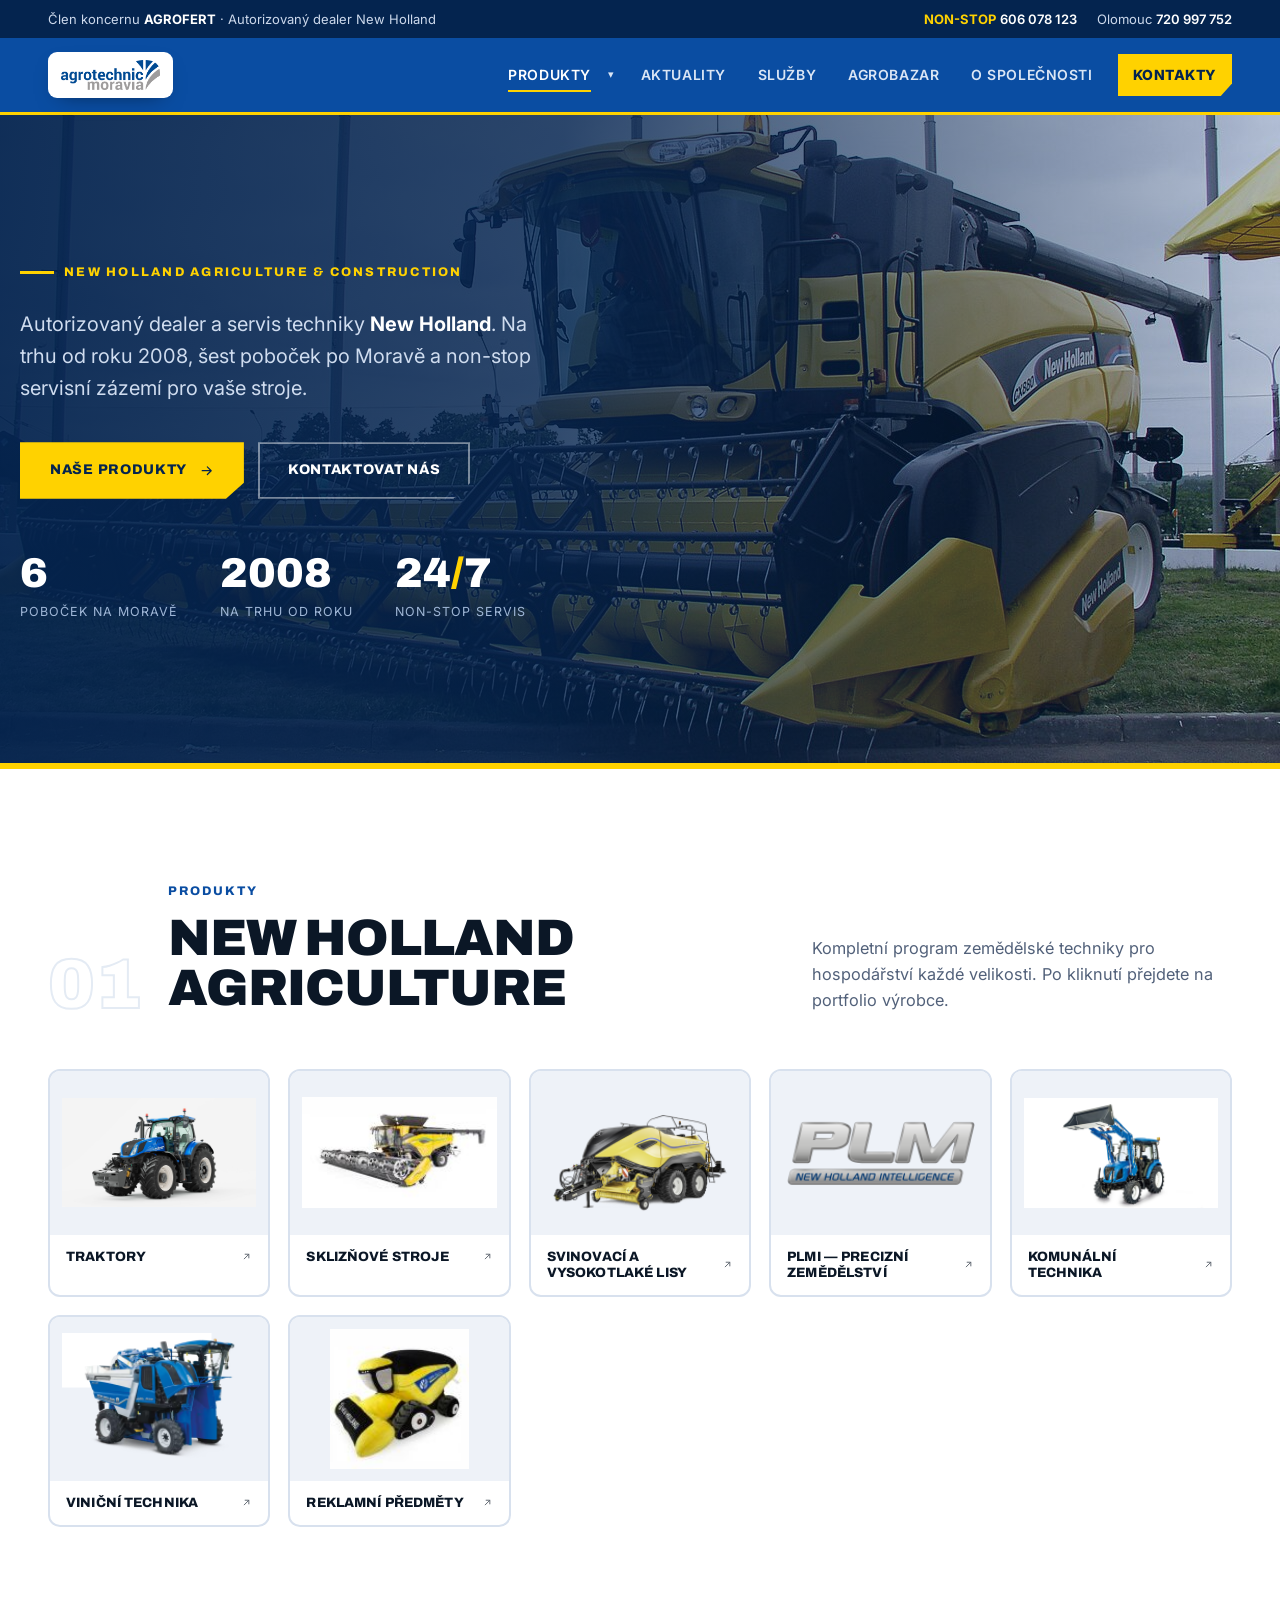
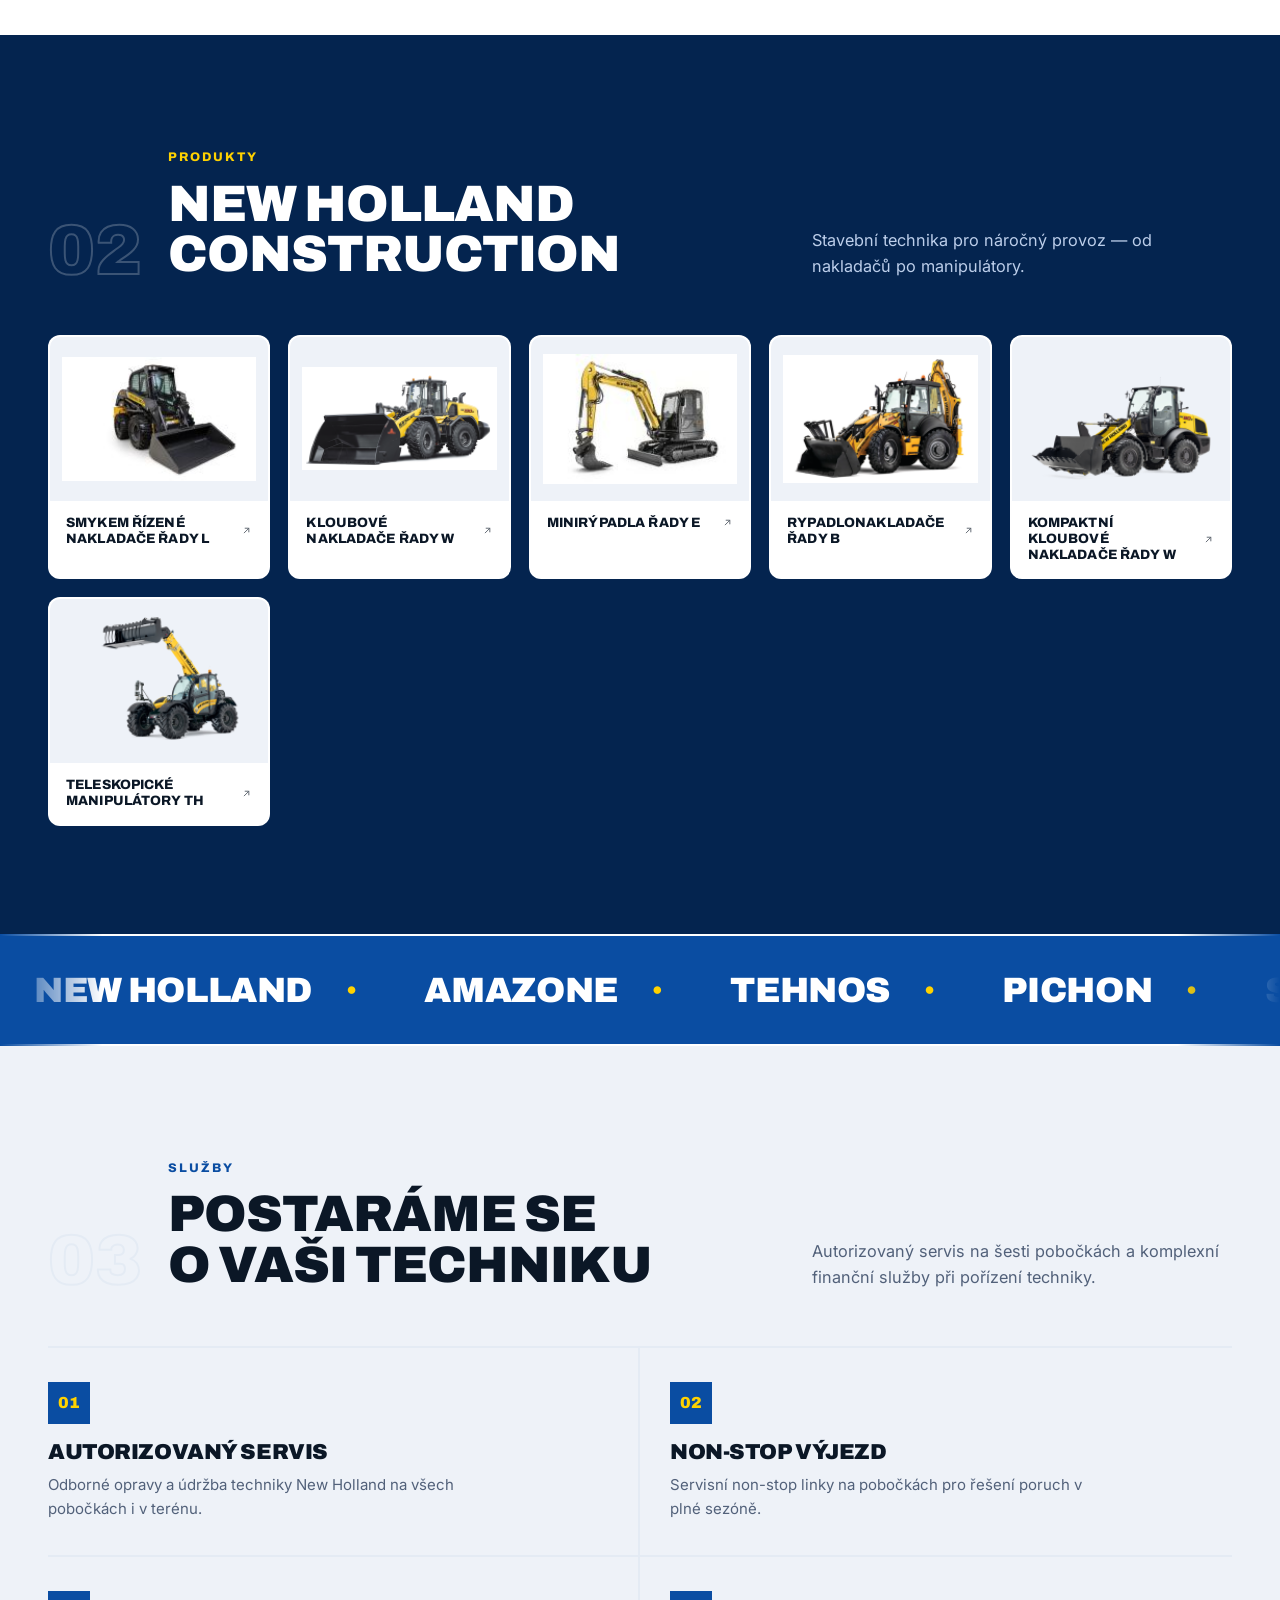
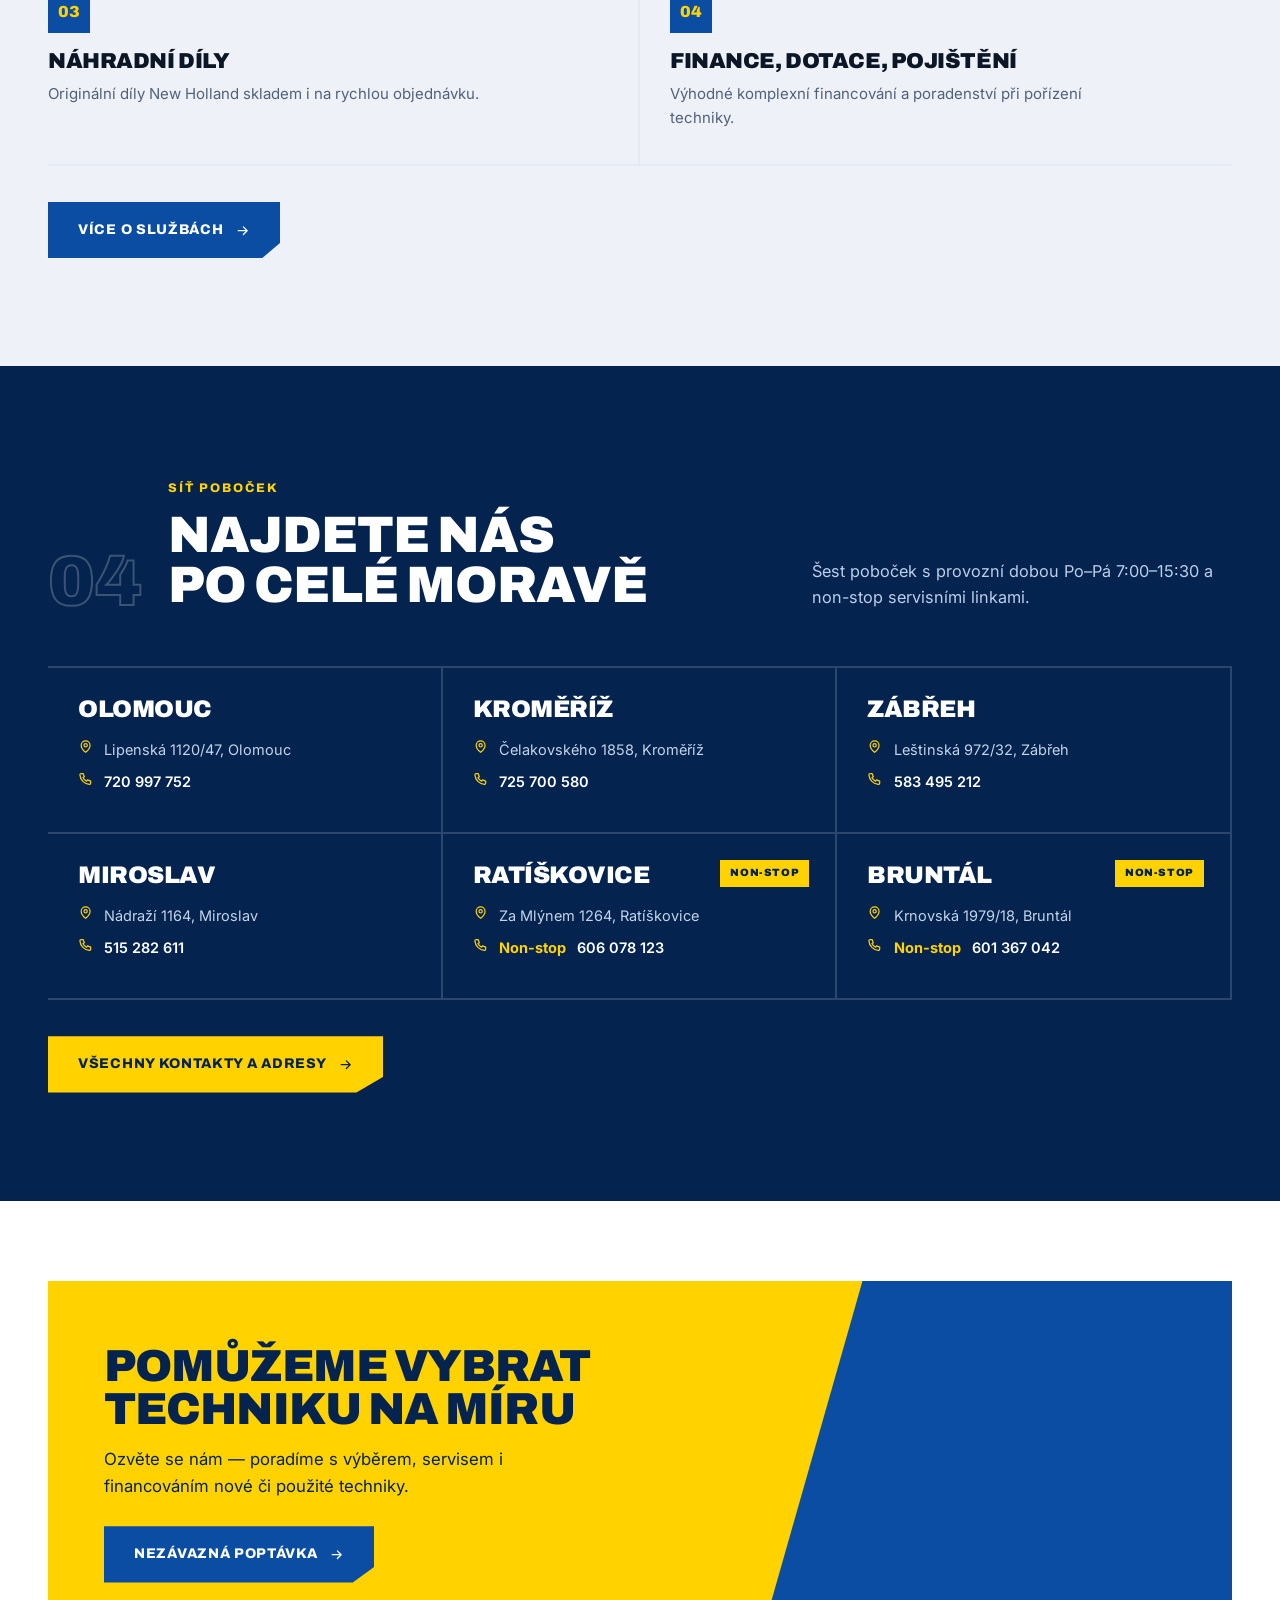
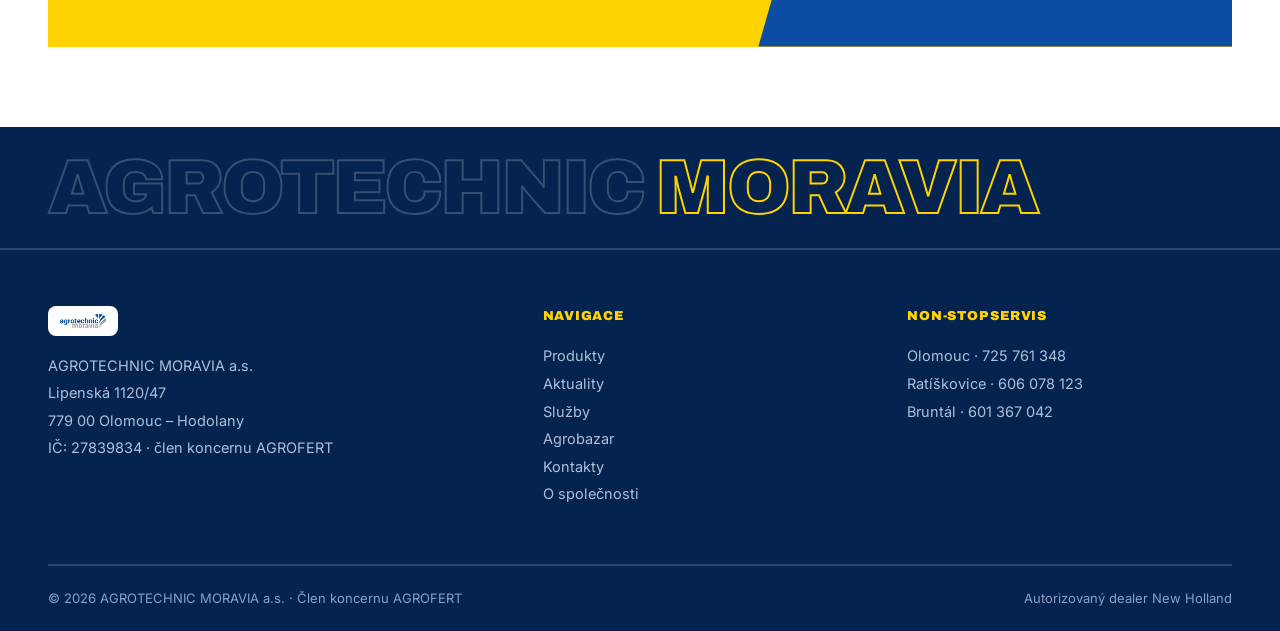
==== index.html @ dfbb9d9f "Pro polish: SVG icons (no emoji), side-drawer mobile menu, parallax, life - Replace all emoji (phone" ====
<!DOCTYPE html>
<html lang="cs">
<head>
<meta charset="UTF-8" />
<meta name="viewport" content="width=device-width, initial-scale=1.0" />
<meta name="description" content="AGROTECHNIC MORAVIA a.s. — autorizovaný dealer a servis techniky New Holland Agriculture i Construction. Člen koncernu AGROFERT. Šest poboček na Moravě." />
<title>AGROTECHNIC MORAVIA a.s. — New Holland Agriculture &amp; Construction</title>
<link rel="icon" type="image/svg+xml" href="assets/fan.svg" />
<link rel="preconnect" href="https://fonts.googleapis.com" />
<link rel="preconnect" href="https://fonts.gstatic.com" crossorigin />
<link href="https://fonts.googleapis.com/css2?family=Archivo:wght@500;600;700;800;900&family=Inter:wght@400;500;600&display=swap" rel="stylesheet" />
<link rel="stylesheet" href="styles.css" />
</head>
<body>

<div class="topbar">
  <div class="container topbar__inner">
    <div class="topbar__left">Člen koncernu <strong style="color:#fff">AGROFERT</strong> · Autorizovaný dealer New Holland</div>
    <div class="topbar__right">
      <span><span class="dotk">NON-STOP</span> <a href="tel:+420606078123">606 078 123</a></span>
      <span>Olomouc <a href="tel:+420720997752">720 997 752</a></span>
    </div>
  </div>
</div>

<header class="nav">
  <div class="container nav__inner">
    <a href="index.html" class="brand" aria-label="Agrotechnic Moravia"><img class="brand__logo" src="logo.png" alt="AGROTECHNIC MORAVIA" /></a>
    <nav class="nav__links" id="navLinks">
      <div class="nav__item nav__item--drop">
        <a href="index.html" class="nav__toplink active">Produkty</a>
        <button class="caret" aria-label="Rozbalit produkty">▾</button>
        <div class="dropdown" id="prodDropdown"></div>
      </div>
      <a href="aktuality.html">Aktuality</a>
      <a href="sluzby.html">Služby</a>
      <a href="agrobazar.html">Agrobazar</a>
      <a href="spolecnost.html">O společnosti</a>
      <a href="kontakt.html" class="nav__cta">Kontakty</a>
    </nav>
    <button class="nav__toggle" id="navToggle" aria-label="Menu" aria-expanded="false">
      <span></span><span></span><span></span>
    </button>
  </div>
</header>

<!-- HERO -->
<section class="hero">
  <video class="hero__bg" autoplay muted loop playsinline preload="auto" poster="assets/img/combine-cx880.jpg" aria-hidden="true">
    <source src="assets/video/hero.mp4" type="video/mp4" />
  </video>
  <div class="hero__overlay"></div>
  <div class="container hero__inner">
    <div class="hero__content reveal">
      <span class="kicker">New Holland Agriculture &amp; Construction</span>
      <p class="hero__lead">Autorizovaný dealer a servis techniky <strong>New Holland</strong>.
        Na trhu od roku 2008, šest poboček po Moravě a non-stop servisní zázemí pro vaše stroje.</p>
      <div class="hero__actions">
        <a href="#agriculture" class="btn btn--primary">Naše produkty<svg class="ico ico--go"><use href="#i-arrow"/></svg></a>
        <a href="kontakt.html" class="btn btn--ghost">Kontaktovat nás</a>
      </div>
      <div class="hero__stats">
        <div class="stat"><b data-count="6">0</b><span>poboček na Moravě</span></div>
        <div class="stat"><b>2008</b><span>na trhu od roku</span></div>
        <div class="stat"><b>24<span class="yellow">/</span>7</b><span>non-stop servis</span></div>
      </div>
    </div>
  </div>
</section>

<!-- AGRICULTURE -->
<section class="section" id="agriculture">
  <div class="container">
    <div class="shead reveal">
      <span class="shead__idx">01</span>
      <div class="shead__main">
        <span class="shead__eyebrow">Produkty</span>
        <h2 class="shead__title">New Holland Agriculture</h2>
      </div>
      <p class="shead__desc">Kompletní program zemědělské techniky pro hospodářství každé velikosti. Po kliknutí přejdete na portfolio výrobce.</p>
    </div>

    <div class="pcards reveal" id="prodCardsAgri"></div>
  </div>
</section>

<!-- CONSTRUCTION -->
<section class="section section--ink" id="construction">
  <div class="container">
    <div class="shead reveal">
      <span class="shead__idx">02</span>
      <div class="shead__main">
        <span class="shead__eyebrow">Produkty</span>
        <h2 class="shead__title">New Holland Construction</h2>
      </div>
      <p class="shead__desc">Stavební technika pro náročný provoz — od nakladačů po manipulátory.</p>
    </div>

    <div class="pcards reveal" id="prodCardsConstr"></div>
  </div>
</section>

<!-- BRANDS MARQUEE -->
<section class="section--blue" style="padding:0" aria-label="Zastoupené značky">
  <div class="marquee">
    <div class="marquee__track">
      <span>New Holland</span><span>Amazone</span><span>Tehnos</span><span>Pichon</span><span>Strautmann</span><span>OPaLL-Agri</span><span>Raven</span><span>ZDT</span><span>Molčík</span><span>Fornal</span><span>Provitis</span><span>FJDynamics</span>
      <span>New Holland</span><span>Amazone</span><span>Tehnos</span><span>Pichon</span><span>Strautmann</span><span>OPaLL-Agri</span><span>Raven</span><span>ZDT</span><span>Molčík</span><span>Fornal</span><span>Provitis</span><span>FJDynamics</span>
    </div>
  </div>
</section>

<!-- SERVICES TEASER -->
<section class="section section--mist" id="sluzby">
  <div class="container">
    <div class="shead reveal">
      <span class="shead__idx">03</span>
      <div class="shead__main">
        <span class="shead__eyebrow">Služby</span>
        <h2 class="shead__title">Postaráme se<br />o vaši techniku</h2>
      </div>
      <p class="shead__desc">Autorizovaný servis na šesti pobočkách a komplexní finanční služby při pořízení techniky.</p>
    </div>
    <div class="svc reveal">
      <div class="svc__item"><span class="svc__no">01</span><h4>Autorizovaný servis</h4><p>Odborné opravy a údržba techniky New Holland na všech pobočkách i v terénu.</p></div>
      <div class="svc__item"><span class="svc__no">02</span><h4>Non-stop výjezd</h4><p>Servisní non-stop linky na pobočkách pro řešení poruch v plné sezóně.</p></div>
      <div class="svc__item"><span class="svc__no">03</span><h4>Náhradní díly</h4><p>Originální díly New Holland skladem i na rychlou objednávku.</p></div>
      <div class="svc__item"><span class="svc__no">04</span><h4>Finance, dotace, pojištění</h4><p>Výhodné komplexní financování a poradenství při pořízení techniky.</p></div>
    </div>
    <p style="margin-top:36px"><a href="sluzby.html" class="btn btn--blue">Více o službách<svg class="ico ico--go"><use href="#i-arrow"/></svg></a></p>
  </div>
</section>

<!-- BRANCHES TEASER -->
<section class="section section--ink">
  <div class="container">
    <div class="shead reveal">
      <span class="shead__idx">04</span>
      <div class="shead__main">
        <span class="shead__eyebrow">Síť poboček</span>
        <h2 class="shead__title">Najdete nás<br />po celé Moravě</h2>
      </div>
      <p class="shead__desc">Šest poboček s provozní dobou Po–Pá 7:00–15:30 a non-stop servisními linkami.</p>
    </div>
    <div class="locs reveal">
      <div class="loc"><h3>Olomouc</h3><div class="loc__row"><svg class="ico"><use href="#i-pin"/></svg> Lipenská 1120/47, Olomouc</div><div class="loc__row"><svg class="ico"><use href="#i-phone"/></svg> <a href="tel:+420720997752">720 997 752</a></div></div>
      <div class="loc"><h3>Kroměříž</h3><div class="loc__row"><svg class="ico"><use href="#i-pin"/></svg> Čelakovského 1858, Kroměříž</div><div class="loc__row"><svg class="ico"><use href="#i-phone"/></svg> <a href="tel:+420725700580">725 700 580</a></div></div>
      <div class="loc"><h3>Zábřeh</h3><div class="loc__row"><svg class="ico"><use href="#i-pin"/></svg> Leštinská 972/32, Zábřeh</div><div class="loc__row"><svg class="ico"><use href="#i-phone"/></svg> <a href="tel:+420583495212">583 495 212</a></div></div>
      <div class="loc"><h3>Miroslav</h3><div class="loc__row"><svg class="ico"><use href="#i-pin"/></svg> Nádraží 1164, Miroslav</div><div class="loc__row"><svg class="ico"><use href="#i-phone"/></svg> <a href="tel:+420515282611">515 282 611</a></div></div>
      <div class="loc"><span class="loc__badge">NON-STOP</span><h3>Ratíškovice</h3><div class="loc__row"><svg class="ico"><use href="#i-pin"/></svg> Za Mlýnem 1264, Ratíškovice</div><div class="loc__row"><svg class="ico"><use href="#i-phone"/></svg> <span class="loc__nonstop">Non-stop</span> <a href="tel:+420606078123">606 078 123</a></div></div>
      <div class="loc"><span class="loc__badge">NON-STOP</span><h3>Bruntál</h3><div class="loc__row"><svg class="ico"><use href="#i-pin"/></svg> Krnovská 1979/18, Bruntál</div><div class="loc__row"><svg class="ico"><use href="#i-phone"/></svg> <span class="loc__nonstop">Non-stop</span> <a href="tel:+420601367042">601 367 042</a></div></div>
    </div>
    <p style="margin-top:36px"><a href="kontakt.html" class="btn btn--primary">Všechny kontakty a adresy<svg class="ico ico--go"><use href="#i-arrow"/></svg></a></p>
  </div>
</section>

<!-- CTA -->
<section class="section section--tight">
  <div class="container">
    <div class="cta reveal">
      <div class="cta__in">
        <h2>Pomůžeme vybrat techniku na míru</h2>
        <p>Ozvěte se nám — poradíme s výběrem, servisem i financováním nové či použité techniky.</p>
        <a href="kontakt.html" class="btn btn--blue">Nezávazná poptávka<svg class="ico ico--go"><use href="#i-arrow"/></svg></a>
      </div>
    </div>
  </div>
</section>

<footer class="footer">
  <div class="footer__word"><div class="container"><b>AGROTECHNIC <span class="yellow">MORAVIA</span></b></div></div>
  <div class="container">
    <div class="footer__main">
      <div>
        <img class="footer__logo" src="logo.png" alt="AGROTECHNIC MORAVIA" />
        <p>AGROTECHNIC MORAVIA a.s.<br />Lipenská 1120/47<br />779 00 Olomouc – Hodolany<br />IČ: 27839834 · člen koncernu AGROFERT</p>
      </div>
      <div>
        <h5>Navigace</h5>
        <a href="index.html">Produkty</a>
        <a href="aktuality.html">Aktuality</a>
        <a href="sluzby.html">Služby</a>
        <a href="agrobazar.html">Agrobazar</a>
        <a href="kontakt.html">Kontakty</a>
        <a href="spolecnost.html">O společnosti</a>
      </div>
      <div>
        <h5>Non-stop servis</h5>
        <a href="tel:+420725761348">Olomouc · 725 761 348</a>
        <a href="tel:+420606078123">Ratíškovice · 606 078 123</a>
        <a href="tel:+420601367042">Bruntál · 601 367 042</a>
      </div>
    </div>
    <div class="footer__bottom">
      <span>© <span id="year"></span> AGROTECHNIC MORAVIA a.s. · Člen koncernu AGROFERT</span>
      <span>Autorizovaný dealer New Holland</span>
    </div>
  </div>
</footer>

<script src="script.js"></script>
</body>
</html>
---- styles.css ----
/* =====================================================================
   AGROTECHNIC MORAVIA — New Holland edition
   Editorial / industrial design system · blue (#0a4da2) + yellow (#ffd200)
   ===================================================================== */
:root{
  --nh-blue:#0a4da2;
  --nh-blue-600:#0a4490;
  --nh-blue-700:#073a7d;
  --nh-blue-900:#04244f;
  --nh-yellow:#ffd200;
  --nh-yellow-deep:#e9b800;
  --ink:#0b1726;
  --ink-soft:#52617a;
  --paper:#ffffff;
  --mist:#eef2f8;
  --mist-2:#e4ebf4;
  --line:#d8e1ee;
  --line-blue:rgba(255,255,255,.16);
  --maxw:1240px;
  --ease:cubic-bezier(.19,1,.22,1);
  --shadow:0 30px 70px -30px rgba(7,40,90,.45);
  --shadow-sm:0 14px 34px -18px rgba(7,40,90,.35);
}
*{box-sizing:border-box;margin:0;padding:0}
html{scroll-behavior:smooth}
body{
  font-family:'Inter',system-ui,sans-serif;color:var(--ink);background:var(--paper);
  line-height:1.6;-webkit-font-smoothing:antialiased;overflow-x:hidden
}
h1,h2,h3,h4,.font-display{font-family:'Archivo',sans-serif;line-height:.98;letter-spacing:-.02em}
a{color:inherit;text-decoration:none}
img{max-width:100%;display:block}
.container{width:100%;max-width:var(--maxw);margin:0 auto;padding:0 28px}
::selection{background:var(--nh-yellow);color:var(--ink)}

/* ---------------- CUSTOM SCROLLBAR ---------------- */
html{scrollbar-width:thin;scrollbar-color:var(--nh-blue) var(--mist)}
::-webkit-scrollbar{width:13px;height:13px}
::-webkit-scrollbar-track{background:var(--mist)}
::-webkit-scrollbar-thumb{background:var(--nh-blue);border:3px solid var(--mist);border-radius:20px}
::-webkit-scrollbar-thumb:hover{background:var(--nh-blue-900)}
::-webkit-scrollbar-corner{background:var(--mist)}

/* highlighter marker */
.mark{background:linear-gradient(transparent 62%, var(--nh-yellow) 62%);padding:0 .06em}
.yellow{color:var(--nh-yellow)}

/* ---------------- TOPBAR ---------------- */
.topbar{background:var(--nh-blue-900);color:#cdd9ec;font-size:13px}
.topbar__inner{display:flex;justify-content:space-between;align-items:center;height:38px;gap:18px}
.topbar a{color:#fff;font-weight:600}
.topbar a:hover{color:var(--nh-yellow)}
.topbar__right{display:flex;gap:20px;align-items:center}
.topbar .dotk{color:var(--nh-yellow);font-weight:700}
@media(max-width:720px){.topbar__inner{justify-content:center}.topbar__left{display:none}}

/* ---------------- NAV ---------------- */
.nav{position:sticky;top:0;z-index:60;background:var(--nh-blue);color:#fff;border-bottom:3px solid var(--nh-yellow)}
.nav__inner{display:flex;align-items:center;justify-content:space-between;height:74px}
.brand{display:inline-flex;align-items:center;background:#fff;padding:8px 13px;border-radius:9px;box-shadow:0 8px 22px -12px rgba(0,0,0,.55)}
.brand__logo{height:30px;width:auto;display:block}
@media(max-width:560px){.brand__logo{height:25px}.brand{padding:7px 11px}}
.nav__links{display:flex;align-items:center;gap:2px}
.nav__links a{
  position:relative;padding:10px 15px;font-size:14px;font-weight:600;color:#dbe6f5;
  text-transform:uppercase;letter-spacing:.04em;transition:.2s
}
.nav__links a::after{content:"";position:absolute;left:15px;right:15px;bottom:4px;height:2px;background:var(--nh-yellow);transform:scaleX(0);transform-origin:left;transition:.25s var(--ease)}
.nav__links a:hover{color:#fff}
.nav__links a:hover::after,.nav__links a.active::after{transform:scaleX(1)}
.nav__links a.active{color:#fff}
.nav__cta{background:var(--nh-yellow);color:var(--nh-blue-900)!important;font-weight:800!important;margin-left:8px;clip-path:polygon(0 0,100% 0,100% 70%,90% 100%,0 100%)}
.nav__cta::after{display:none}
.nav__cta:hover{background:#fff}
.nav__toggle{display:none;flex-direction:column;gap:5px;background:none;border:0;cursor:pointer;padding:8px}
.nav__toggle span{width:26px;height:2.5px;background:#fff;transition:.3s}

/* ---------------- BUTTONS ---------------- */
.btn{
  display:inline-flex;align-items:center;gap:10px;padding:15px 28px;font-family:'Archivo';
  font-weight:800;font-size:14px;text-transform:uppercase;letter-spacing:.05em;cursor:pointer;
  border:2px solid transparent;transition:.25s var(--ease);
  clip-path:polygon(0 0,100% 0,100% 72%,92% 100%,0 100%)
}
.btn--primary{background:var(--nh-yellow);color:var(--nh-blue-900)}
.btn--primary:hover{background:var(--nh-blue-900);color:#fff;transform:translate(-2px,-2px)}
.btn--blue{background:var(--nh-blue);color:#fff}
.btn--blue:hover{background:var(--nh-blue-900);transform:translate(-2px,-2px)}
.btn--ghost{background:transparent;color:#fff;border-color:rgba(255,255,255,.45)}
.btn--ghost:hover{border-color:var(--nh-yellow);color:var(--nh-yellow)}
.btn--ghost-dark{background:transparent;color:var(--nh-blue);border-color:var(--nh-blue)}
.btn--ghost-dark:hover{background:var(--nh-blue);color:#fff}
.btn--full{width:100%;justify-content:center}

/* ---------------- HERO ---------------- */
.hero{position:relative;color:#fff;overflow:hidden;background:var(--nh-blue-900);border-bottom:6px solid var(--nh-yellow)}
.hero__bg{position:absolute;inset:0;width:100%;height:100%;object-fit:cover;object-position:62% center;z-index:0}
.hero__overlay{position:absolute;inset:0;z-index:1;background:linear-gradient(96deg,rgba(4,36,79,.95) 0%,rgba(4,36,79,.84) 42%,rgba(4,36,79,.52) 72%,rgba(7,58,125,.22) 100%)}
.hero__inner{position:relative;z-index:2;display:flex;align-items:center;padding:92px 0 92px;min-height:clamp(540px,72vh,720px)}
.hero__content{max-width:660px}
.kicker{display:inline-flex;align-items:center;gap:10px;font-family:'Archivo';font-weight:800;font-size:12.5px;text-transform:uppercase;letter-spacing:.18em;color:var(--nh-yellow);margin-bottom:26px}
.kicker::before{content:"";width:34px;height:3px;background:var(--nh-yellow)}
.hero h1{font-size:clamp(3rem,6.6vw,5.6rem);font-weight:900;text-transform:uppercase;letter-spacing:-.03em;margin-bottom:26px}
.hero__lead{font-size:clamp(1.05rem,1.6vw,1.25rem);color:#cfdcef;max-width:520px;margin-bottom:38px}
.hero__lead strong{color:#fff}
.hero__actions{display:flex;flex-wrap:wrap;gap:14px;margin-bottom:54px}
.hero__stats{display:grid;grid-template-columns:repeat(3,auto);gap:36px}
.stat b{display:block;font-family:'Archivo';font-weight:900;font-size:2.6rem;line-height:1;color:#fff}
.stat span{font-size:12.5px;text-transform:uppercase;letter-spacing:.08em;color:#9fb6d6;margin-top:8px;display:block}
.stat b .yellow{color:var(--nh-yellow)}

@media(max-width:920px){.hero__inner{padding:64px 0 64px;min-height:auto}}
@media(max-width:560px){.hero__stats{gap:20px}.stat b{font-size:1.95rem}}

/* ---------------- SECTION HEAD (numbered, editorial) ---------------- */
.section{padding:108px 0;position:relative}
.section--mist{background:var(--mist)}
.section--blue{background:var(--nh-blue);color:#fff}
.section--ink{background:var(--nh-blue-900);color:#fff}
.section--tight{padding:80px 0}
.shead{display:flex;align-items:flex-end;gap:26px;margin-bottom:56px;flex-wrap:wrap}
.shead__idx{font-family:'Archivo';font-weight:900;font-size:clamp(2.6rem,6vw,4.4rem);line-height:.8;color:transparent;-webkit-text-stroke:2px var(--mist-2)}
.section--blue .shead__idx,.section--ink .shead__idx{-webkit-text-stroke-color:rgba(255,255,255,.22)}
.shead__main{flex:1;min-width:260px}
.shead__eyebrow{font-family:'Archivo';font-weight:800;font-size:12.5px;text-transform:uppercase;letter-spacing:.16em;color:var(--nh-blue)}
.section--blue .shead__eyebrow,.section--ink .shead__eyebrow{color:var(--nh-yellow)}
.shead__title{font-size:clamp(2rem,4.4vw,3.2rem);font-weight:900;text-transform:uppercase;margin-top:10px}
.shead__desc{color:var(--ink-soft);max-width:420px;font-size:1.02rem}
.section--blue .shead__desc,.section--ink .shead__desc{color:#bcceea}

/* ---------------- PRODUCT EDITORIAL LIST ---------------- */
.plist{border-top:2px solid var(--line)}
.section--blue .plist,.section--ink .plist{border-top-color:var(--line-blue)}
.pitem{
  position:relative;display:grid;grid-template-columns:64px 1fr auto;align-items:center;gap:24px;
  padding:26px 8px;border-bottom:2px solid var(--line);cursor:pointer;transition:.3s var(--ease)
}
.section--blue .pitem,.section--ink .pitem{border-bottom-color:var(--line-blue)}
.pitem__no{font-family:'Archivo';font-weight:800;font-size:15px;color:var(--ink-soft)}
.pitem__name{font-family:'Archivo';font-weight:900;font-size:clamp(1.3rem,2.6vw,2rem);text-transform:uppercase;letter-spacing:-.01em;transition:.3s var(--ease)}
.pitem__meta{font-size:14px;color:var(--ink-soft);max-width:360px}
.section--blue .pitem__meta{color:#bcceea}
.pitem__arrow{font-family:'Archivo';font-weight:900;font-size:1.5rem;color:var(--nh-blue);transition:.3s var(--ease)}
.section--blue .pitem__arrow,.section--ink .pitem__arrow{color:var(--nh-yellow)}
.pitem:hover{padding-left:24px;background:var(--nh-blue);color:#fff}
.pitem:hover .pitem__no,.pitem:hover .pitem__meta{color:#bcceea}
.pitem:hover .pitem__name{color:#fff}
.pitem:hover .pitem__arrow{color:var(--nh-yellow);transform:translateX(8px)}
.section--blue .pitem:hover,.section--ink .pitem:hover{background:#fff;color:var(--ink)}
.section--blue .pitem:hover .pitem__name,.section--ink .pitem:hover .pitem__name{color:var(--ink)}
.section--blue .pitem:hover .pitem__no,.section--ink .pitem:hover .pitem__no{color:var(--ink-soft)}
.section--blue .pitem:hover .pitem__meta,.section--ink .pitem:hover .pitem__meta{color:var(--ink-soft)}
.section--blue .pitem:hover .pitem__arrow,.section--ink .pitem:hover .pitem__arrow{color:var(--nh-blue)}
@media(max-width:640px){
  .pitem{grid-template-columns:40px 1fr auto;gap:14px;padding:20px 4px}
  .pitem__meta{display:none}
}
/* floating preview image */
.pfloat{position:fixed;top:0;left:0;width:280px;height:200px;pointer-events:none;z-index:80;opacity:0;
  transform:translate(-50%,-50%) scale(.92);transition:opacity .25s,transform .25s;overflow:hidden;
  box-shadow:var(--shadow);border:4px solid var(--nh-yellow)}
.pfloat img{width:100%;height:100%;object-fit:contain;background:#fff}
.pfloat.show{opacity:1;transform:translate(-50%,-50%) scale(1)}
@media(hover:none),(max-width:880px){.pfloat{display:none}}

/* ---------------- MARQUEE BRANDS ---------------- */
.marquee{overflow:hidden;border-top:2px solid currentColor;border-bottom:2px solid currentColor;padding:0;mask-image:linear-gradient(90deg,transparent,#000 8%,#000 92%,transparent)}
.marquee__track{display:flex;gap:0;width:max-content;animation:scrollx 32s linear infinite}
.marquee:hover .marquee__track{animation-play-state:paused}
.marquee__track span{
  font-family:'Archivo';font-weight:900;font-size:clamp(1.4rem,3vw,2.2rem);text-transform:uppercase;
  letter-spacing:-.01em;padding:26px 34px;white-space:nowrap;display:flex;align-items:center;gap:34px;color:var(--ink)
}
.section--blue .marquee__track span{color:#fff}
.marquee__track span::after{content:"●";font-size:.5em;color:var(--nh-yellow)}
@keyframes scrollx{to{transform:translateX(-50%)}}

/* ---------------- SERVICES (numbered two-col) ---------------- */
.svc{display:grid;grid-template-columns:repeat(2,1fr);gap:0;border-top:2px solid var(--line)}
.section--mist .svc{border-top-color:var(--mist-2)}
.svc__item{padding:34px 30px 34px 0;border-bottom:2px solid var(--line);border-right:2px solid var(--line)}
.section--mist .svc__item{border-color:var(--mist-2)}
.svc__item:nth-child(2n){padding-right:0;padding-left:30px;border-right:0}
.svc__no{font-family:'Archivo';font-weight:900;font-size:1rem;color:var(--nh-yellow);background:var(--nh-blue);display:inline-grid;place-items:center;width:42px;height:42px;margin-bottom:18px}
.svc__item h4{font-family:'Archivo';font-weight:900;font-size:1.35rem;text-transform:uppercase;margin-bottom:10px}
.svc__item p{color:var(--ink-soft);font-size:15px;max-width:440px}
@media(max-width:760px){
  .svc{grid-template-columns:1fr}
  .svc__item,.svc__item:nth-child(2n){padding:28px 0;border-right:0;padding-left:0}
}

/* ---------------- LOCATIONS ---------------- */
.locs{display:grid;grid-template-columns:repeat(auto-fill,minmax(330px,1fr));gap:0;border-top:2px solid var(--line-blue)}
.loc{position:relative;padding:30px;border-bottom:2px solid var(--line-blue);border-right:2px solid var(--line-blue);transition:.3s var(--ease)}
.loc:hover{background:rgba(255,255,255,.05)}
.loc__badge{position:absolute;top:26px;right:26px;background:var(--nh-yellow);color:var(--nh-blue-900);font-family:'Archivo';font-weight:900;font-size:10.5px;letter-spacing:.06em;padding:5px 10px}
.loc h3{font-family:'Archivo';font-weight:900;font-size:1.5rem;text-transform:uppercase;margin-bottom:16px;color:#fff}
.loc__row{display:flex;gap:11px;font-size:14.5px;color:#c3d3ea;margin-bottom:9px;align-items:flex-start}
.loc__row span{flex-shrink:0}
.loc__row a{color:#fff;font-weight:600}
.loc__row a:hover{color:var(--nh-yellow)}
.loc__nonstop{color:var(--nh-yellow);font-weight:700}
.loc__map{display:inline-block;margin-top:10px;font-family:'Archivo';font-weight:800;font-size:12.5px;text-transform:uppercase;letter-spacing:.05em;color:var(--nh-yellow)}

/* ---------------- ABOUT / STATS ---------------- */
.about{display:grid;grid-template-columns:1.25fr .75fr;gap:60px;align-items:start}
.about__text p{color:var(--ink-soft);font-size:1.08rem;margin-bottom:18px}
.about__text strong{color:var(--ink)}
.about__meta{margin-top:30px;border-top:2px solid var(--line)}
.about__meta div{display:grid;grid-template-columns:130px 1fr;gap:16px;padding:14px 0;border-bottom:2px solid var(--line)}
.about__meta b{font-family:'Archivo';font-weight:900;text-transform:uppercase;font-size:13px;color:var(--nh-blue)}
.about__meta span{color:var(--ink-soft)}
.about__panel{display:grid;gap:14px}
.bigstat{background:var(--nh-blue);color:#fff;padding:30px;position:relative;overflow:hidden}
.bigstat:nth-child(even){background:var(--nh-blue-900)}
.bigstat::after{content:"";position:absolute;right:-20px;bottom:-20px;width:80px;height:80px;background:rgba(255,210,0,.16);transform:rotate(45deg)}
.bigstat b{display:block;font-family:'Archivo';font-weight:900;font-size:2.2rem;color:var(--nh-yellow);line-height:1}
.bigstat span{font-size:13px;text-transform:uppercase;letter-spacing:.06em;color:#bcceea;margin-top:8px;display:block}
@media(max-width:880px){.about{grid-template-columns:1fr;gap:40px}}

/* ---------------- MAGAZINE (aktuality) ---------------- */
.mag{display:grid;grid-template-columns:repeat(12,1fr);gap:26px}
.post{grid-column:span 4;display:flex;flex-direction:column;background:var(--paper);border:2px solid var(--line);transition:.3s var(--ease)}
.post:hover{border-color:var(--nh-blue);transform:translateY(-5px);box-shadow:var(--shadow-sm)}
.post--lead{grid-column:span 8}
.post--wide{grid-column:span 8;flex-direction:row}
.post--wide .post__img{flex:1;aspect-ratio:auto}
.post--wide .post__body{flex:1;justify-content:center}
.post__img{position:relative;overflow:hidden;background:var(--mist);aspect-ratio:16/10}
.post--lead .post__img{aspect-ratio:16/9}
.post__img img{width:100%;height:100%;object-fit:cover;transition:.6s var(--ease)}
.post:hover .post__img img{transform:scale(1.05)}
.post__tag{position:absolute;top:0;left:0;background:var(--nh-yellow);color:var(--nh-blue-900);font-family:'Archivo';font-weight:900;font-size:11px;text-transform:uppercase;letter-spacing:.05em;padding:7px 13px}
.post__body{padding:24px 26px;display:flex;flex-direction:column;gap:11px;flex:1}
.post__date{font-family:'Archivo';font-weight:800;font-size:12px;text-transform:uppercase;letter-spacing:.06em;color:var(--nh-blue)}
.post h3{font-family:'Archivo';font-weight:900;text-transform:uppercase;font-size:1.3rem;line-height:1.04}
.post--lead h3{font-size:clamp(1.7rem,3vw,2.6rem)}
.post p{color:var(--ink-soft);font-size:14.5px}
.post--lead p{font-size:1.05rem}
.post__link{margin-top:auto;font-family:'Archivo';font-weight:800;font-size:13px;text-transform:uppercase;letter-spacing:.04em;color:var(--nh-blue)}
.post:hover .post__link{color:var(--nh-yellow-deep)}
@media(max-width:880px){
  .mag{grid-template-columns:repeat(2,1fr)}
  .post,.post--lead,.post--wide{grid-column:span 2;grid-row:auto}
  .post--wide{flex-direction:column}
  .post--wide .post__img{aspect-ratio:16/10}
}
@media(max-width:560px){.mag{grid-template-columns:1fr}.post,.post--lead,.post--wide{grid-column:span 1}}

/* ---------------- CONTACT / FORM / MAP ---------------- */
.contact{display:grid;grid-template-columns:1fr 1fr;gap:54px;align-items:start}
.contact__list{list-style:none;display:flex;flex-direction:column;gap:14px;margin-top:8px}
.contact__list li{display:flex;gap:13px;font-size:15px;align-items:flex-start}
.contact__list a{font-weight:600;color:var(--nh-blue)}
.contact__list a:hover{color:var(--nh-yellow-deep)}
.form{background:var(--paper);border:2px solid var(--ink);padding:34px}
.section--mist .form,.section--blue .form,.section--ink .form{background:var(--paper);color:var(--ink)}
.form__title{font-family:'Archivo';font-weight:900;text-transform:uppercase;font-size:1.4rem;margin-bottom:20px}
.field{display:flex;flex-direction:column;gap:7px;margin-bottom:16px}
.field label{font-family:'Archivo';font-weight:700;font-size:12px;text-transform:uppercase;letter-spacing:.04em;color:var(--ink-soft)}
.field input,.field textarea,.field select{
  font-family:inherit;font-size:15px;padding:13px 15px;border:2px solid var(--line);background:var(--mist);
  color:var(--ink);transition:.2s;resize:vertical;border-radius:0
}
.field input:focus,.field textarea:focus,.field select:focus{outline:none;border-color:var(--nh-blue);background:#fff}
.form__note{font-size:14px;color:var(--nh-blue);font-weight:600;background:var(--mist);padding:12px;margin-top:6px;border-left:4px solid var(--nh-yellow)}
.map{border:2px solid var(--ink);min-height:340px;margin-top:26px}
.map iframe{display:block;width:100%;height:100%;min-height:336px;border:0;filter:grayscale(.25) contrast(1.05)}
@media(max-width:840px){.contact{grid-template-columns:1fr;gap:36px}}

/* ---------------- CTA BAND ---------------- */
.cta{position:relative;background:var(--nh-yellow);color:var(--nh-blue-900);padding:64px 56px;overflow:hidden}
.cta::before{content:"";position:absolute;top:0;right:0;bottom:0;width:40%;background:var(--nh-blue);clip-path:polygon(22% 0,100% 0,100% 100%,0 100%)}
.cta__in{position:relative;z-index:1;max-width:560px}
.cta h2{font-family:'Archivo';font-weight:900;text-transform:uppercase;font-size:clamp(1.8rem,4vw,2.8rem);margin-bottom:14px}
.cta p{font-size:1.05rem;margin-bottom:26px;max-width:440px}
@media(max-width:760px){.cta{padding:44px 28px}.cta::before{display:none}}

/* ---------------- FOOTER ---------------- */
.footer{background:var(--nh-blue-900);color:#fff;padding:0}
.footer__word{border-bottom:2px solid var(--line-blue);overflow:hidden}
.footer__word b{display:block;font-family:'Archivo';font-weight:900;font-size:clamp(1.6rem,6vw,5.6rem);line-height:.9;text-transform:uppercase;letter-spacing:-.04em;color:transparent;-webkit-text-stroke:2px rgba(255,255,255,.2);padding:26px 0;white-space:nowrap}
@media(max-width:600px){.footer__word b{white-space:normal}}
.footer__word b .yellow{-webkit-text-stroke-color:var(--nh-yellow);color:transparent}
.footer__main{display:grid;grid-template-columns:1.4fr 1fr 1fr;gap:40px;padding:56px 0}
.footer__main h5{font-family:'Archivo';font-weight:900;text-transform:uppercase;font-size:13px;letter-spacing:.06em;color:var(--nh-yellow);margin-bottom:16px}
.footer__main p,.footer__main a{color:#aebfda;font-size:14.5px;line-height:1.9;display:block}
.footer__main a:hover{color:#fff}
.footer__bottom{border-top:2px solid var(--line-blue);padding:22px 0;display:flex;justify-content:space-between;gap:14px;flex-wrap:wrap;color:#8aa0c4;font-size:13px}
@media(max-width:760px){.footer__main{grid-template-columns:1fr;gap:28px}}

/* ---------------- MOBILE NAV ---------------- */
@media(max-width:1024px){
  .nav__links{
    position:fixed;top:0;right:0;bottom:0;left:auto;width:min(86vw,360px);
    flex-direction:column;align-items:stretch;gap:0;z-index:55;
    background:var(--nh-blue-900);padding:104px 0 28px;
    transform:translateX(105%);transition:transform .42s var(--ease);
    border-left:3px solid var(--nh-yellow);box-shadow:-34px 0 70px -24px rgba(0,0,0,.6);
    overflow-y:auto;overscroll-behavior:contain
  }
  .nav__links.open{transform:translateX(0)}
  .nav__links a{padding:16px 28px;font-size:15px;border-bottom:1px solid var(--line-blue)}
  .nav__links a::after{display:none}
  .nav__cta{clip-path:none;margin:14px 24px 0;text-align:center;justify-content:center;padding:15px}
  .nav__toggle{display:flex;position:relative;z-index:62}
  .nav__toggle.open span:nth-child(1){transform:translateY(7.5px) rotate(45deg)}
  .nav__toggle.open span:nth-child(2){opacity:0}
  .nav__toggle.open span:nth-child(3){transform:translateY(-7.5px) rotate(-45deg)}
  .nav-backdrop{position:fixed;inset:0;z-index:54;background:rgba(4,18,40,.55);backdrop-filter:blur(2px);
    opacity:0;visibility:hidden;transition:opacity .42s var(--ease),visibility .42s}
  .nav-backdrop.show{opacity:1;visibility:visible}
  body.nav-locked{overflow:hidden}
}
.nav-backdrop{display:none}
@media(max-width:1024px){.nav-backdrop{display:block}}

/* ---------------- REVEAL ---------------- */
.reveal{opacity:0;transform:translateY(26px);transition:.7s var(--ease)}
.reveal.in{opacity:1;transform:none}

/* image fallback */
.img-fallback{background:linear-gradient(135deg,var(--nh-blue),var(--nh-blue-900))!important;position:relative}
.img-fallback::after{content:"";position:absolute;inset:0;background-image:repeating-linear-gradient(90deg,rgba(255,255,255,.06) 0 1px,transparent 1px 22px)}

@media(prefers-reduced-motion:reduce){
  *{animation:none!important;transition:none!important}
  .reveal{opacity:1;transform:none}
}

@media(max-width:640px){.section{padding:72px 0}.cta::before{display:none}}

/* ---------------- DEPARTMENTS (kontakty) ---------------- */
.dept{margin-bottom:54px}
.dept:last-child{margin-bottom:0}
.dept__name{font-family:'Archivo';font-weight:900;text-transform:uppercase;font-size:1.45rem;display:flex;align-items:center;gap:14px}
.dept__name::before{content:"";width:28px;height:5px;background:var(--nh-yellow);flex:none}
.dept__sub{color:var(--ink-soft);font-size:14.5px;margin:8px 0 22px;max-width:680px}
.people{display:grid;grid-template-columns:repeat(auto-fill,minmax(290px,1fr));gap:14px}
.person{border:2px solid var(--line);padding:18px 20px;background:var(--paper);transition:.25s var(--ease)}
.person:hover{border-color:var(--nh-blue);box-shadow:var(--shadow-sm)}
.person__name{font-family:'Archivo';font-weight:800;font-size:1.06rem}
.person__role{color:var(--nh-blue);font-size:12.5px;font-weight:600;margin:3px 0 12px;text-transform:uppercase;letter-spacing:.03em}
.person__row{display:flex;gap:9px;font-size:14px;margin-top:7px;align-items:flex-start;color:var(--ink-soft)}
.person__row a{color:var(--ink);font-weight:600;word-break:break-word}
.person__row a:hover{color:var(--nh-blue)}

/* ---------------- BRANCH MAP CARDS ---------------- */
.bmaps{display:grid;grid-template-columns:repeat(auto-fill,minmax(340px,1fr));gap:22px}
.bmap{border:2px solid var(--line-blue);background:rgba(255,255,255,.04);display:flex;flex-direction:column;overflow:hidden;transition:.25s var(--ease)}
.bmap:hover{border-color:rgba(255,210,0,.5)}
.bmap__frame{width:100%;aspect-ratio:16/9;border:0;display:block;object-fit:cover;background:var(--nh-blue-900)}
.bmap__body{padding:22px 24px}
.bmap__body h3{font-family:'Archivo';font-weight:900;text-transform:uppercase;font-size:1.35rem;color:#fff;margin-bottom:14px;display:flex;align-items:center;gap:10px;flex-wrap:wrap}
.bmap__badge{background:var(--nh-yellow);color:var(--nh-blue-900);font-family:'Archivo';font-weight:900;font-size:10px;letter-spacing:.05em;padding:4px 8px}
.bmap__row{display:flex;gap:10px;font-size:14px;color:#c3d3ea;margin-bottom:8px;align-items:flex-start}
.bmap__row span{flex:none}
.bmap__row a{color:#fff;font-weight:600}
.bmap__row a:hover{color:var(--nh-yellow)}
.bmap__row .ns{color:var(--nh-yellow);font-weight:700}
.bmap__link{display:inline-block;margin-top:8px;font-family:'Archivo';font-weight:800;font-size:12.5px;text-transform:uppercase;letter-spacing:.05em;color:var(--nh-yellow)}

/* footer logo */
.footer__logo{height:30px;width:auto;background:#fff;padding:8px 12px;border-radius:8px;margin-bottom:16px}

/* ---------------- PRODUCTS MEGA-DROPDOWN ---------------- */
.nav__item--drop{position:static;display:flex;align-items:center}
.nav__item--drop .caret{background:none;border:0;color:#dbe6f5;cursor:pointer;font-size:11px;padding:10px 10px 10px 2px;transition:.25s var(--ease);line-height:1}
.nav__item--drop:hover .caret{color:#fff;transform:rotate(180deg)}
.dropdown{position:absolute;left:0;right:0;top:100%;z-index:70;background:#fff;color:var(--ink);
  box-shadow:0 34px 60px -22px rgba(4,36,79,.5);border-bottom:4px solid var(--nh-yellow);
  opacity:0;visibility:hidden;transform:translateY(10px);transition:.25s var(--ease);max-height:82vh;overflow:auto}
.dropdown::before{content:"";position:absolute;left:0;right:0;top:-26px;height:26px}
.nav__item--drop:hover .dropdown,.nav__item--drop:focus-within .dropdown{opacity:1;visibility:visible;transform:none}
.megamenu{display:grid;grid-template-columns:1fr 1fr;gap:40px;padding:30px 28px 36px}
.mega__group h4{font-family:'Archivo';font-weight:900;text-transform:uppercase;font-size:.98rem;color:var(--nh-blue);margin-bottom:16px;padding-bottom:12px;border-bottom:2px solid var(--line);display:flex;align-items:center;gap:10px}
.mega__group h4::before{content:"";width:20px;height:4px;background:var(--nh-yellow)}
.mega__grid{display:grid;grid-template-columns:repeat(2,1fr);gap:8px}
.megamenu a.mega__card{display:flex;align-items:center;gap:13px;padding:8px 10px;border:2px solid transparent;border-radius:9px;transition:.2s var(--ease);text-transform:none;letter-spacing:0;color:var(--ink)}
.megamenu a.mega__card::after{display:none}
.mega__card img{width:72px;height:48px;object-fit:contain;background:var(--mist);border-radius:6px;flex:none;padding:3px}
.mega__card span{font-family:'Archivo';font-weight:700;font-size:13px;line-height:1.18;color:var(--ink)}
.mega__card span i{color:var(--nh-blue);font-style:normal}
.megamenu a.mega__card:hover{border-color:var(--nh-blue);background:var(--mist)}
.mega__card:hover span i{color:var(--nh-yellow-deep)}

@media(max-width:1024px){
  .nav__item--drop{display:block;position:relative}
  .nav__toplink{display:block;width:100%}
  .nav__item--drop .caret{position:absolute;right:14px;top:6px;color:#fff;font-size:16px;padding:12px 16px}
  .nav__item--drop.open .caret{transform:rotate(180deg)}
  .dropdown{position:static;visibility:visible;transform:none;display:block;box-shadow:none;border-bottom:0;
    max-height:0;opacity:0;overflow:hidden;background:rgba(0,0,0,.2);color:#fff;
    transition:max-height .42s var(--ease),opacity .3s var(--ease)}
  .dropdown::before{display:none}
  .nav__item--drop.open .dropdown{max-height:1400px;opacity:1}
  .megamenu{grid-template-columns:1fr;gap:12px;padding:6px 0 12px}
  .mega__group h4{color:var(--nh-yellow);border-color:var(--line-blue);padding:14px 28px 10px;margin-bottom:0}
  .mega__grid{grid-template-columns:1fr;gap:0}
  .megamenu a.mega__card{padding:11px 28px;border:0;border-radius:0;border-bottom:1px solid var(--line-blue)}
  .mega__card span{color:#e8eef7}
  .mega__card span i{color:var(--nh-yellow)}
  .mega__card img{width:52px;height:34px;background:#fff}
}

/* mobile container padding (prevents text hugging the right edge) */
@media(max-width:560px){
  .container{padding:0 18px}
  .shead{gap:14px}
  .bmap__body,.person{padding-left:16px;padding-right:16px}
}

/* ---------------- PRODUCT CARDS (Products section) ---------------- */
.pcards{display:grid;grid-template-columns:repeat(auto-fill,minmax(216px,1fr));gap:18px}
.pcard{display:flex;flex-direction:column;background:#fff;border:2px solid var(--line);border-radius:12px;overflow:hidden;transition:.25s var(--ease)}
.section--ink .pcard{border-color:transparent}
.pcard:hover{border-color:var(--nh-blue);transform:translateY(-5px);box-shadow:var(--shadow)}
.pcard__img{aspect-ratio:4/3;background:var(--mist);display:block;overflow:hidden}
.pcard__img img{width:100%;height:100%;object-fit:contain;padding:12px;transition:.4s var(--ease)}
.pcard:hover .pcard__img img{transform:scale(1.05)}
.pcard__name{font-family:'Archivo';font-weight:800;font-size:13.5px;text-transform:uppercase;letter-spacing:.01em;line-height:1.2;padding:14px 16px;color:var(--ink);display:flex;justify-content:space-between;gap:10px;align-items:center}
.pcard__name i{color:var(--nh-blue);font-style:normal;font-size:1.05rem}
.pcard:hover .pcard__name i{color:var(--nh-yellow-deep)}
@media(max-width:560px){.pcards{grid-template-columns:repeat(2,1fr);gap:12px}.pcard__name{font-size:12px;padding:11px 12px}}

/* ---------------- DYNAMIC PHOTO BAND (in-field, ambient motion) ---------------- */
.band{position:relative;overflow:hidden;background:var(--nh-blue-900);isolation:isolate;height:clamp(320px,50vh,500px)}
.band__img{position:absolute;left:0;top:-12%;width:100%;height:124%;object-fit:cover;display:block;will-change:transform}
.band__overlay{position:absolute;inset:0;z-index:1;background:linear-gradient(90deg,rgba(4,36,79,.82),rgba(4,36,79,.3) 48%,rgba(4,36,79,.05) 100%)}
.band__cap{position:absolute;left:0;bottom:0;z-index:2;padding:clamp(24px,4vw,48px);max-width:620px}
.band__eyebrow{font-family:'Archivo';font-weight:800;font-size:12px;text-transform:uppercase;letter-spacing:.16em;color:var(--nh-yellow);display:inline-flex;align-items:center;gap:11px;margin-bottom:13px}
.band__eyebrow::before{content:"";width:28px;height:3px;background:var(--nh-yellow)}
.band__cap h3{font-family:'Archivo';font-weight:900;text-transform:uppercase;font-size:clamp(1.5rem,3.6vw,2.7rem);line-height:1;color:#fff;letter-spacing:-.01em}
.band::after{content:"";position:absolute;left:0;right:0;bottom:0;height:5px;background:var(--nh-yellow);z-index:3}

/* ---------------- STAT FIX (no wrap of 24/7) ---------------- */
.stat b{white-space:nowrap}

/* ---------------- VISIBLE KEYBOARD FOCUS (a11y) ---------------- */
:focus-visible{outline:3px solid var(--nh-yellow);outline-offset:2px}
.nav__links a:focus-visible,.nav__cta:focus-visible,.nav__toplink:focus-visible,.btn:focus-visible{outline-offset:-3px}
.mega__card:focus-visible,.pcard:focus-visible{outline-offset:-2px}

/* hero stats: flex so values size to content (fixes 24/7 wrapping) */
.hero__stats{display:flex;flex-wrap:wrap;gap:30px 42px}
.hero__stats .stat{flex:0 0 auto}
.stat b{white-space:nowrap;word-break:keep-all;overflow-wrap:normal}

/* the yellow slash inside a stat number must stay inline (label rule .stat span was hitting it) */
.stat b .yellow{display:inline;font-size:inherit;letter-spacing:inherit;margin:0;text-transform:none}

/* ---------------- SVG ICONS (replace emoji) ---------------- */
.ico{width:1.05em;height:1.05em;flex:none;display:inline-block;vertical-align:-.16em;fill:none;stroke:currentColor;stroke-width:1.9;stroke-linecap:round;stroke-linejoin:round}
.contact__list .ico{color:var(--nh-blue);width:1.2em;height:1.2em}
.person__row .ico{color:var(--nh-blue)}
.bmap__row .ico{color:var(--nh-yellow)}
.loc__row .ico{color:var(--nh-yellow)}
.contact__list .ico,.person__row .ico,.bmap__row .ico,.loc__row .ico{margin-top:1px}
.ico--ext{width:.82em;height:.82em;stroke-width:2.1;vertical-align:-.02em;opacity:.65;transition:transform .2s var(--ease),opacity .2s}
.pcard:hover .ico--ext,.megamenu a.mega__card:hover .ico--ext{transform:translate(2px,-2px);opacity:1}
.btn .ico{width:1.1em;height:1.1em;transition:transform .2s var(--ease)}
.btn:hover .ico{transform:translateX(3px)}
.post__link .ico,.bmap__link .ico{width:1em;height:1em;transition:transform .2s var(--ease)}
.post:hover .post__link .ico,.bmap:hover .bmap__link .ico{transform:translateX(3px)}

/* ---------------- NAV SHADOW ON SCROLL ---------------- */
.nav{transition:box-shadow .3s var(--ease)}
.nav--scrolled{box-shadow:0 12px 30px -16px rgba(4,18,40,.55)}

/* ---------------- LIFE: micro-interactions ---------------- */
.bigstat{transition:transform .3s var(--ease),box-shadow .35s var(--ease)}
.bigstat::after{transition:transform .5s var(--ease)}
.bigstat:hover{transform:translateY(-6px);box-shadow:var(--shadow)}
.bigstat:hover::after{transform:rotate(45deg) scale(1.6)}
.feature,.svc__item{transition:transform .3s var(--ease)}
.feature:hover,.svc__item:hover{transform:translateY(-4px)}
.dept__name::before{transition:width .3s var(--ease)}
.dept:hover .dept__name::before{width:42px}

/* arrow/ext icon spacing after text */
.ico--go{margin-left:.45em}
.btn .ico--go{margin-left:.1em}
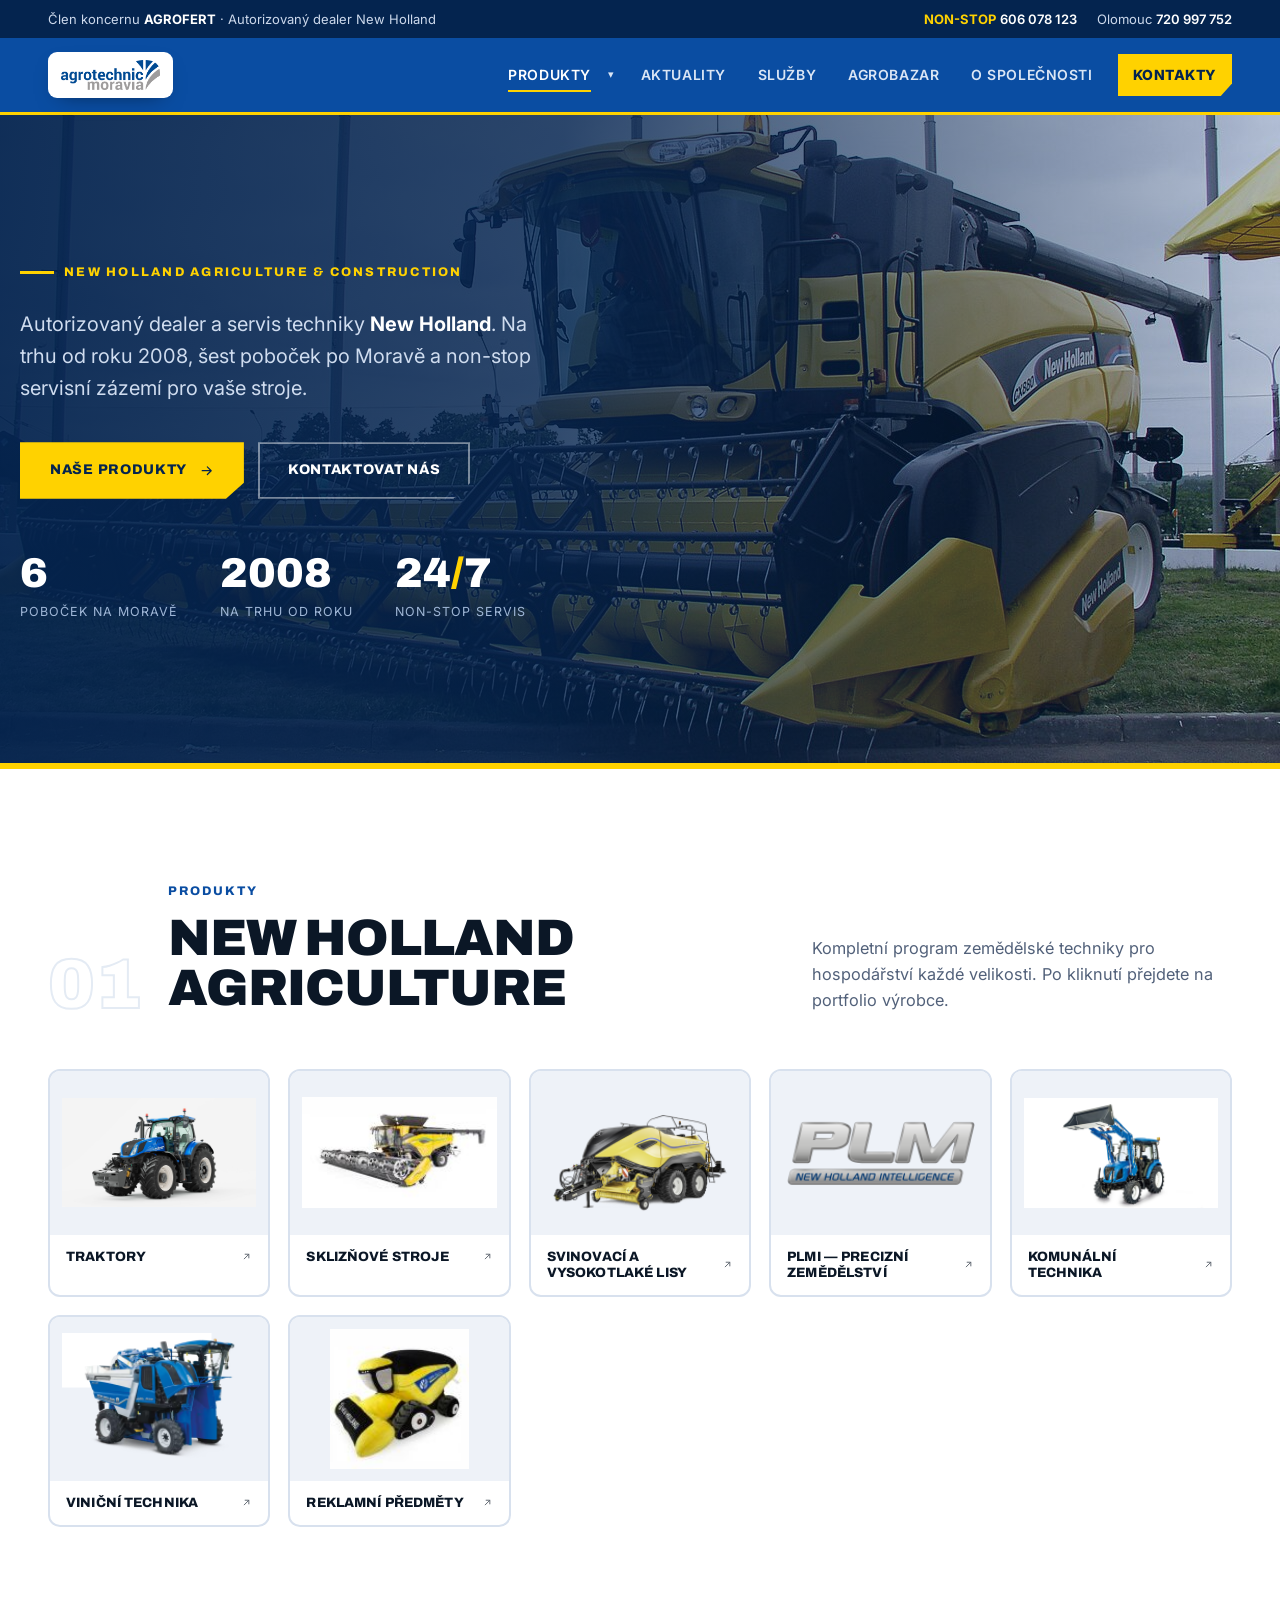
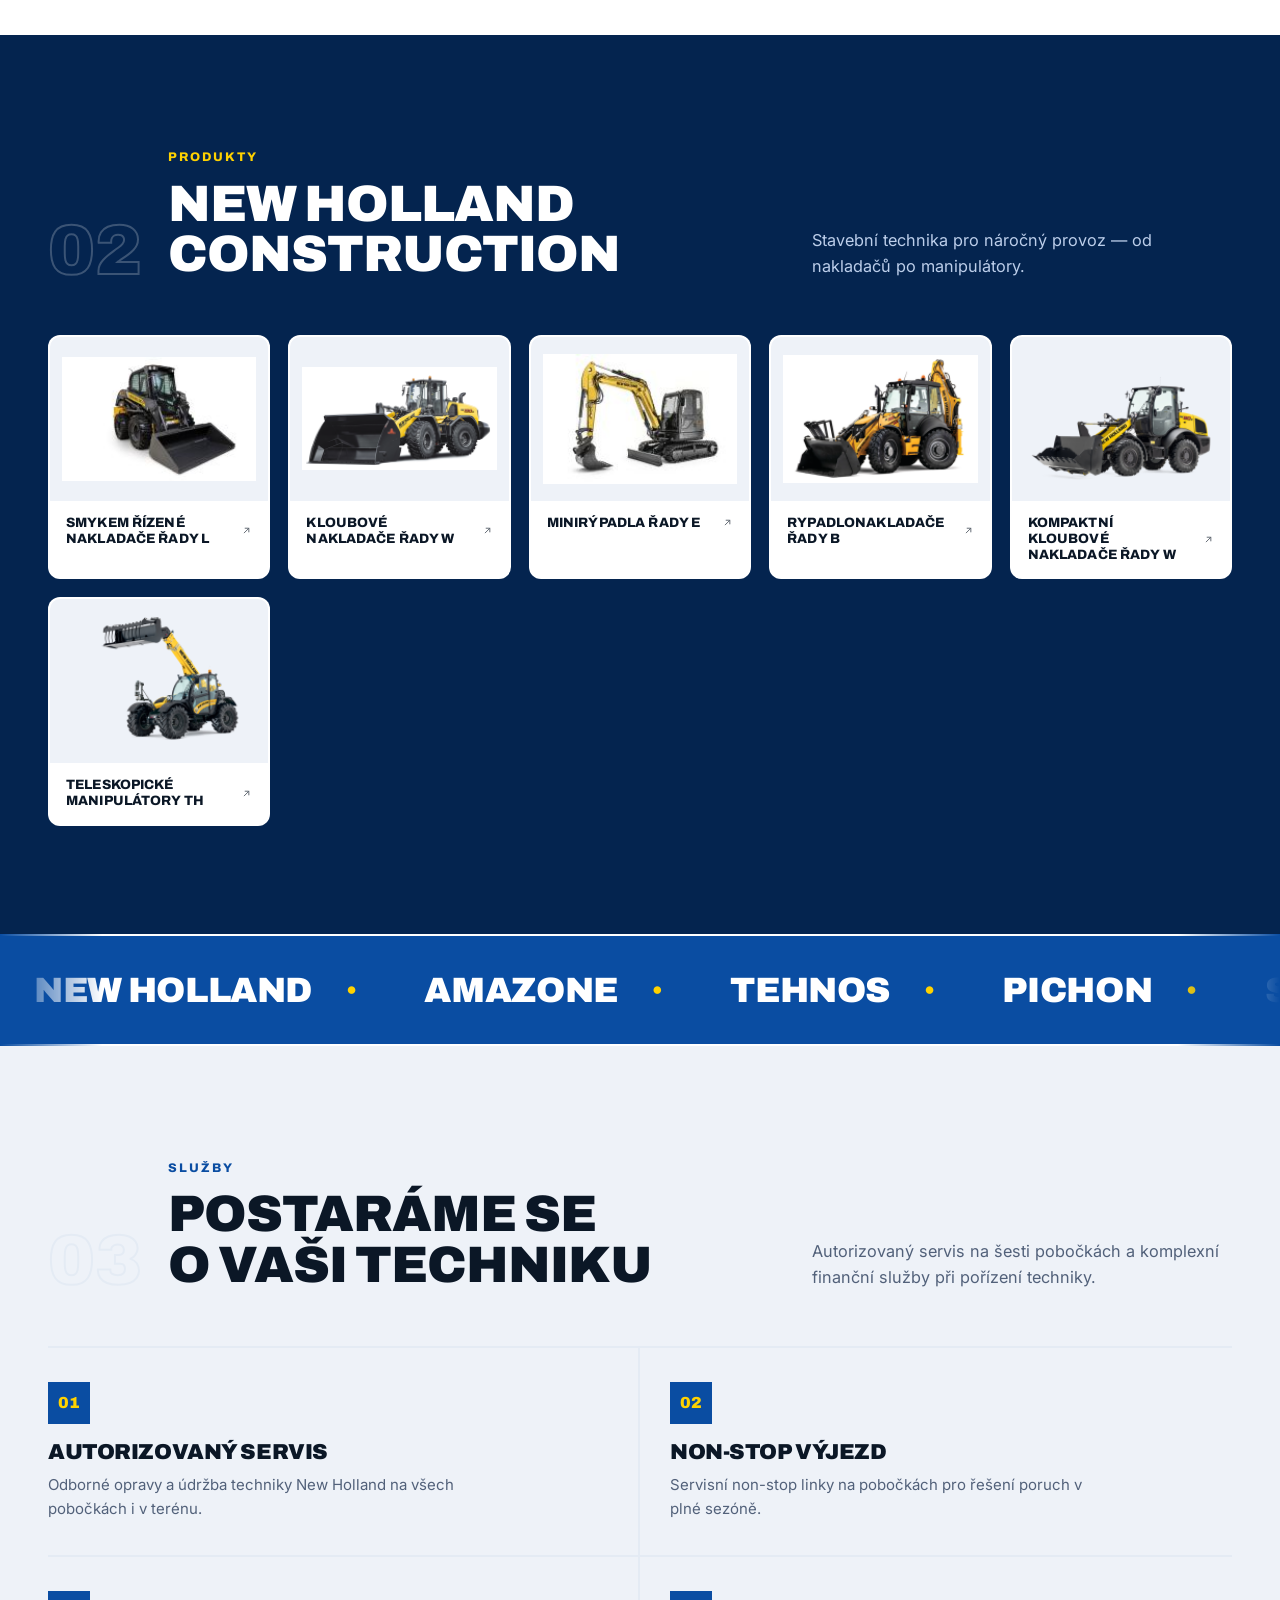
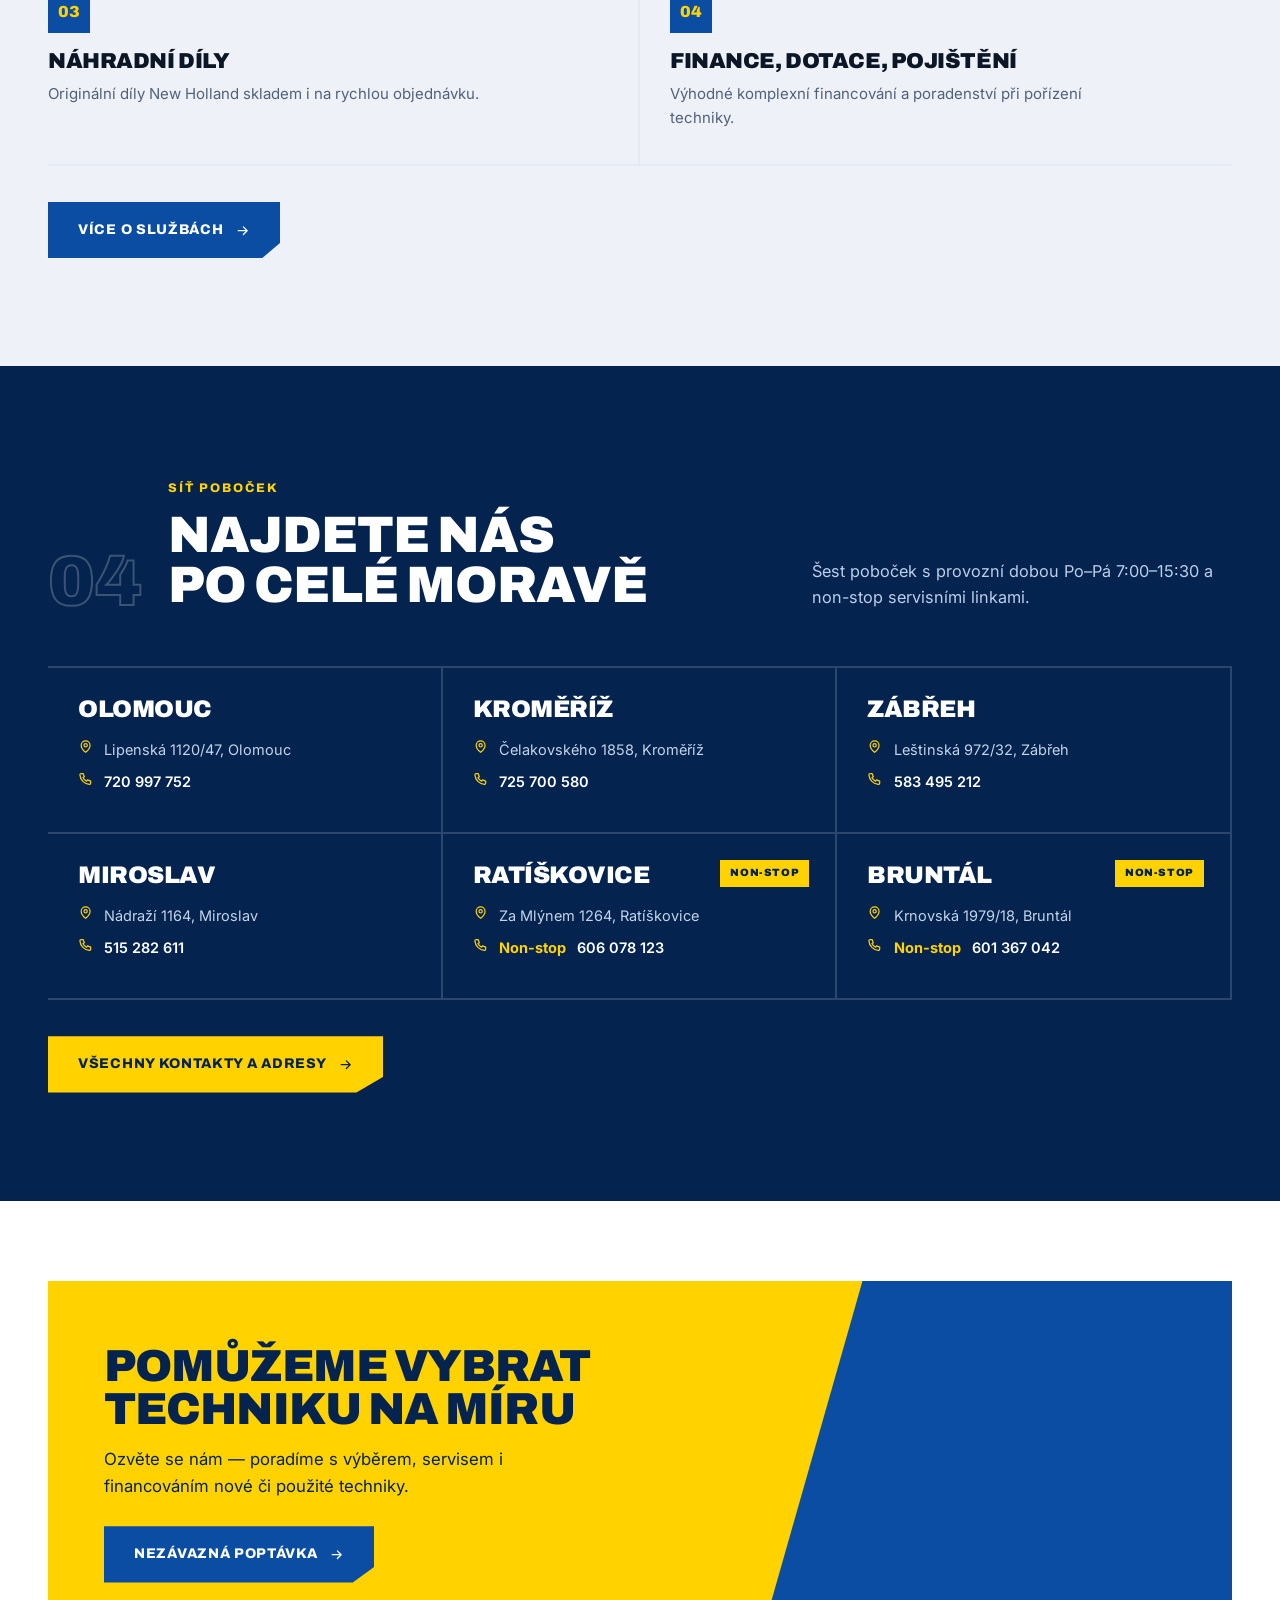
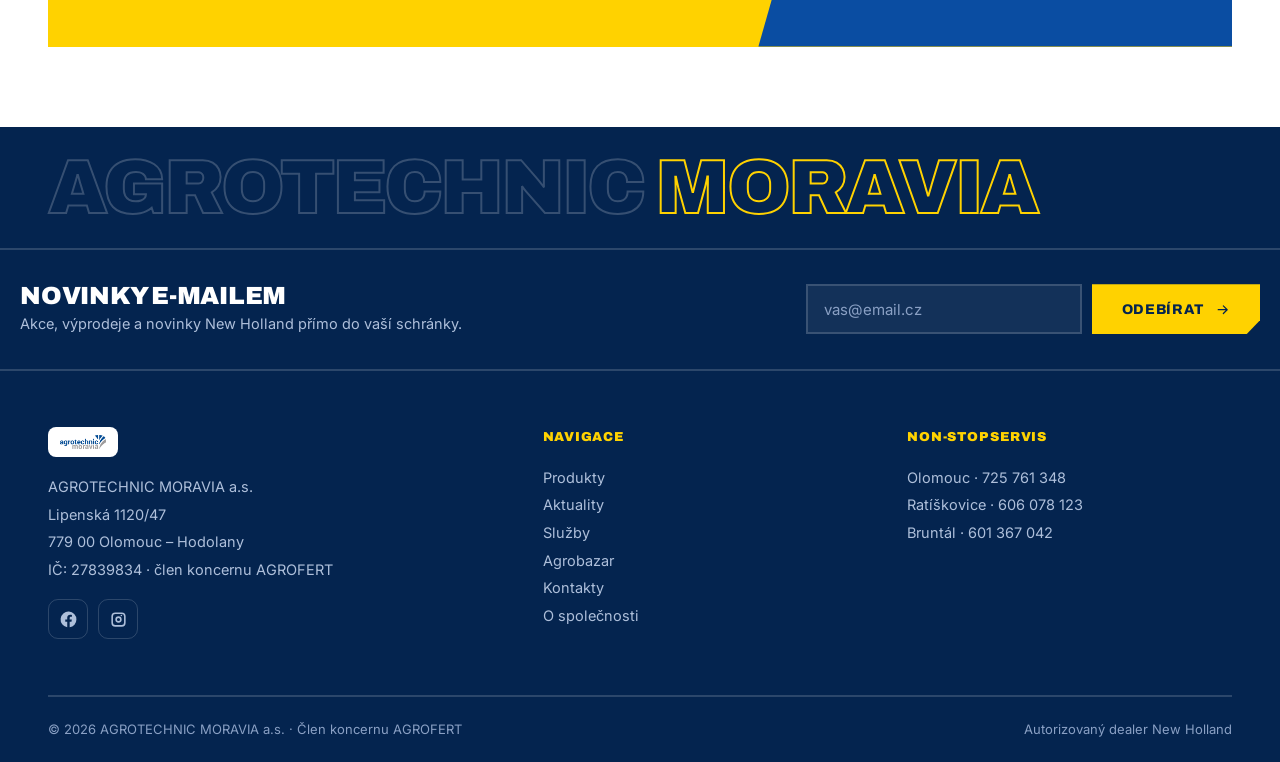
==== commit f57c5c80: "Add Facebook + Instagram links and newsletter sign-up (footer) - Footer: FB + Instagram icon links (" ====
--- a/index.html
+++ b/index.html
@@ -12,6 +12,7 @@
 <link rel="stylesheet" href="styles.css" />
 </head>
 <body>
+<svg aria-hidden="true" style="position:absolute;width:0;height:0;overflow:hidden"><symbol id="i-pin" viewBox="0 0 24 24"><path d="M12 21s7-5.3 7-11a7 7 0 1 0-14 0c0 5.7 7 11 7 11z"/><circle cx="12" cy="10" r="2.6"/></symbol><symbol id="i-phone" viewBox="0 0 24 24"><path d="M5 4h3l2 5-2.2 1.4a11 11 0 0 0 5.8 5.8L15 14l5 2v3a2 2 0 0 1-2.1 2A16 16 0 0 1 3 6.1 2 2 0 0 1 5 4z"/></symbol><symbol id="i-mail" viewBox="0 0 24 24"><rect x="3" y="5" width="18" height="14" rx="2"/><path d="m3.5 7 8.5 6 8.5-6"/></symbol><symbol id="i-clock" viewBox="0 0 24 24"><circle cx="12" cy="12" r="9"/><path d="M12 7.5V12l3 2"/></symbol><symbol id="i-check" viewBox="0 0 24 24"><path d="M20 6 9 17l-5-5"/></symbol><symbol id="i-building" viewBox="0 0 24 24"><rect x="4" y="3" width="16" height="18" rx="1"/><path d="M9 7h2m2 0h2M9 11h2m2 0h2M9 15h2m2 0h2"/></symbol><symbol id="i-arrow" viewBox="0 0 24 24"><path d="M5 12h13m-5-6 6 6-6 6"/></symbol><symbol id="i-ext" viewBox="0 0 24 24"><path d="M7 17 17 7M9 7h8v8"/></symbol><symbol id="i-fb" viewBox="0 0 24 24"><path d="M22 12a10 10 0 1 0-11.6 9.9v-7H7.9V12h2.5V9.8c0-2.46 1.47-3.82 3.72-3.82 1.08 0 2.2.19 2.2.19v2.42h-1.24c-1.22 0-1.6.76-1.6 1.54V12h2.72l-.43 2.9h-2.29v7A10 10 0 0 0 22 12z"/></symbol><symbol id="i-ig" viewBox="0 0 24 24"><path fill-rule="evenodd" clip-rule="evenodd" d="M8 3h8a5 5 0 0 1 5 5v8a5 5 0 0 1-5 5H8a5 5 0 0 1-5-5V8a5 5 0 0 1 5-5zm0 2a3 3 0 0 0-3 3v8a3 3 0 0 0 3 3h8a3 3 0 0 0 3-3V8a3 3 0 0 0-3-3H8zm4 3a4 4 0 1 1 0 8 4 4 0 0 1 0-8zm0 2a2 2 0 1 0 0 4 2 2 0 0 0 0-4zm4.6-3.1a1 1 0 1 1-2 0 1 1 0 0 1 2 0z"/></symbol></svg>
 
 <div class="topbar">
   <div class="container topbar__inner">
@@ -169,11 +170,13 @@
 
 <footer class="footer">
   <div class="footer__word"><div class="container"><b>AGROTECHNIC <span class="yellow">MORAVIA</span></b></div></div>
+  <div class="footer__news"><div class="container footer__news-in"><div><h3 class="footer__news-h">Novinky e-mailem</h3><p>Akce, výprodeje a novinky New Holland přímo do vaší schránky.</p></div><form class="newsletter" onsubmit="return handleNewsletter(event)"><input type="email" name="nl" required placeholder="vas@email.cz" aria-label="Váš e-mail" /><button type="submit" class="btn btn--primary">Odebírat<svg class="ico ico--go"><use href="#i-arrow"/></svg></button><p class="newsletter__note" id="nlNote" hidden>Děkujeme! Otevřeli jsme e-mail s přihláškou — stačí ji odeslat.</p></form></div></div>
   <div class="container">
     <div class="footer__main">
       <div>
         <img class="footer__logo" src="logo.png" alt="AGROTECHNIC MORAVIA" />
         <p>AGROTECHNIC MORAVIA a.s.<br />Lipenská 1120/47<br />779 00 Olomouc – Hodolany<br />IČ: 27839834 · člen koncernu AGROFERT</p>
+        <div class="footer__social"><a href="https://www.facebook.com/agrotechnicmoravia" target="_blank" rel="noopener" aria-label="Facebook"><svg class="ico ico--fill"><use href="#i-fb"/></svg></a><a href="https://www.instagram.com/agrotechnicmoravia" target="_blank" rel="noopener" aria-label="Instagram"><svg class="ico ico--fill"><use href="#i-ig"/></svg></a></div>
       </div>
       <div>
         <h5>Navigace</h5>
--- a/styles.css
+++ b/styles.css
@@ -292,11 +292,12 @@
 /* ---------------- MOBILE NAV ---------------- */
 @media(max-width:1024px){
   .nav__links{
-    position:fixed;top:0;right:0;bottom:0;left:auto;width:min(86vw,360px);
-    flex-direction:column;align-items:stretch;gap:0;z-index:55;
-    background:var(--nh-blue-900);padding:104px 0 28px;
+    position:fixed;top:112px;right:0;bottom:0;left:auto;width:min(86vw,360px);
+    flex-direction:column;align-items:stretch;gap:0;z-index:58;
+    background:var(--nh-blue-900);padding:16px 0 28px;
     transform:translateX(105%);transition:transform .42s var(--ease);
-    border-left:3px solid var(--nh-yellow);box-shadow:-34px 0 70px -24px rgba(0,0,0,.6);
+    border-left:3px solid var(--nh-yellow);border-top:3px solid var(--nh-yellow);
+    box-shadow:-34px 0 70px -24px rgba(0,0,0,.6);
     overflow-y:auto;overscroll-behavior:contain
   }
   .nav__links.open{transform:translateX(0)}
@@ -307,7 +308,7 @@
   .nav__toggle.open span:nth-child(1){transform:translateY(7.5px) rotate(45deg)}
   .nav__toggle.open span:nth-child(2){opacity:0}
   .nav__toggle.open span:nth-child(3){transform:translateY(-7.5px) rotate(-45deg)}
-  .nav-backdrop{position:fixed;inset:0;z-index:54;background:rgba(4,18,40,.55);backdrop-filter:blur(2px);
+  .nav-backdrop{position:fixed;top:112px;left:0;right:0;bottom:0;z-index:56;background:rgba(4,18,40,.5);backdrop-filter:blur(2px);
     opacity:0;visibility:hidden;transition:opacity .42s var(--ease),visibility .42s}
   .nav-backdrop.show{opacity:1;visibility:visible}
   body.nav-locked{overflow:hidden}
@@ -316,7 +317,7 @@
 @media(max-width:1024px){.nav-backdrop{display:block}}
 
 /* ---------------- REVEAL ---------------- */
-.reveal{opacity:0;transform:translateY(26px);transition:.7s var(--ease)}
+.reveal{opacity:0;transform:translateY(18px);transition:opacity .6s ease,transform .7s cubic-bezier(.22,.61,.36,1)}
 .reveal.in{opacity:1;transform:none}
 
 /* image fallback */
@@ -391,9 +392,9 @@
   .nav__item--drop.open .caret{transform:rotate(180deg)}
   .dropdown{position:static;visibility:visible;transform:none;display:block;box-shadow:none;border-bottom:0;
     max-height:0;opacity:0;overflow:hidden;background:rgba(0,0,0,.2);color:#fff;
-    transition:max-height .42s var(--ease),opacity .3s var(--ease)}
+    transition:max-height .62s cubic-bezier(.65,0,.35,1),opacity .5s ease}
   .dropdown::before{display:none}
-  .nav__item--drop.open .dropdown{max-height:1400px;opacity:1}
+  .nav__item--drop.open .dropdown{opacity:1}
   .megamenu{grid-template-columns:1fr;gap:12px;padding:6px 0 12px}
   .mega__group h4{color:var(--nh-yellow);border-color:var(--line-blue);padding:14px 28px 10px;margin-bottom:0}
   .mega__grid{grid-template-columns:1fr;gap:0}
@@ -425,7 +426,7 @@
 
 /* ---------------- DYNAMIC PHOTO BAND (in-field, ambient motion) ---------------- */
 .band{position:relative;overflow:hidden;background:var(--nh-blue-900);isolation:isolate;height:clamp(320px,50vh,500px)}
-.band__img{position:absolute;left:0;top:-12%;width:100%;height:124%;object-fit:cover;display:block;will-change:transform}
+.band__img{position:absolute;left:0;top:-30%;width:100%;height:160%;object-fit:cover;display:block;will-change:transform}
 .band__overlay{position:absolute;inset:0;z-index:1;background:linear-gradient(90deg,rgba(4,36,79,.82),rgba(4,36,79,.3) 48%,rgba(4,36,79,.05) 100%)}
 .band__cap{position:absolute;left:0;bottom:0;z-index:2;padding:clamp(24px,4vw,48px);max-width:620px}
 .band__eyebrow{font-family:'Archivo';font-weight:800;font-size:12px;text-transform:uppercase;letter-spacing:.16em;color:var(--nh-yellow);display:inline-flex;align-items:center;gap:11px;margin-bottom:13px}
@@ -480,3 +481,34 @@
 /* arrow/ext icon spacing after text */
 .ico--go{margin-left:.45em}
 .btn .ico--go{margin-left:.1em}
+
+/* ambient life on the info-block corner squares (O nás) */
+@keyframes cornerFloat{0%{transform:rotate(45deg) scale(.85)}50%{transform:rotate(72deg) scale(1.4)}100%{transform:rotate(45deg) scale(.85)}}
+.bigstat::after{animation:cornerFloat 4.5s ease-in-out infinite}
+.bigstat:nth-child(2)::after{animation-delay:.7s}
+.bigstat:nth-child(3)::after{animation-delay:1.4s}
+.bigstat:nth-child(4)::after{animation-delay:2.1s}
+.bigstat:hover::after{animation-duration:1.8s}
+
+/* ---------------- SOCIAL + NEWSLETTER (footer) ---------------- */
+.ico--fill{fill:currentColor;stroke:none}
+.footer__social{display:flex;gap:10px;margin-top:16px}
+.footer__social a{width:40px;height:40px;border:1.5px solid var(--line-blue);border-radius:10px;display:grid;place-items:center;color:#aebfda;transition:.25s var(--ease)}
+.footer__social a:hover{color:var(--nh-blue-900);background:var(--nh-yellow);border-color:var(--nh-yellow);transform:translateY(-3px)}
+.footer__social .ico{width:19px;height:19px}
+
+.footer__news{border-bottom:2px solid var(--line-blue)}
+.footer__news-in{display:flex;align-items:center;justify-content:space-between;gap:32px;flex-wrap:wrap;padding:34px 0}
+.footer__news-h{font-family:'Archivo';font-weight:900;text-transform:uppercase;font-size:1.55rem;color:#fff;letter-spacing:-.01em}
+.footer__news-in p{color:#aebfda;font-size:14.5px;margin-top:4px}
+.newsletter{display:flex;gap:10px;flex-wrap:wrap;position:relative;align-items:stretch}
+.newsletter input{font-family:inherit;font-size:15px;padding:0 16px;height:50px;border:2px solid var(--line-blue);background:rgba(255,255,255,.06);color:#fff;min-width:250px}
+.newsletter input::placeholder{color:#8aa0c4}
+.newsletter input:focus{outline:none;border-color:var(--nh-yellow);background:rgba(255,255,255,.1)}
+.newsletter .btn{padding-top:0;padding-bottom:0;height:50px}
+.newsletter__note{position:absolute;top:100%;left:0;margin-top:8px;color:var(--nh-yellow);font-size:13px;font-weight:600}
+@media(max-width:640px){
+  .footer__news-in{flex-direction:column;align-items:flex-start;gap:18px;padding:26px 0}
+  .newsletter{width:100%}
+  .newsletter input{min-width:0;flex:1}
+}
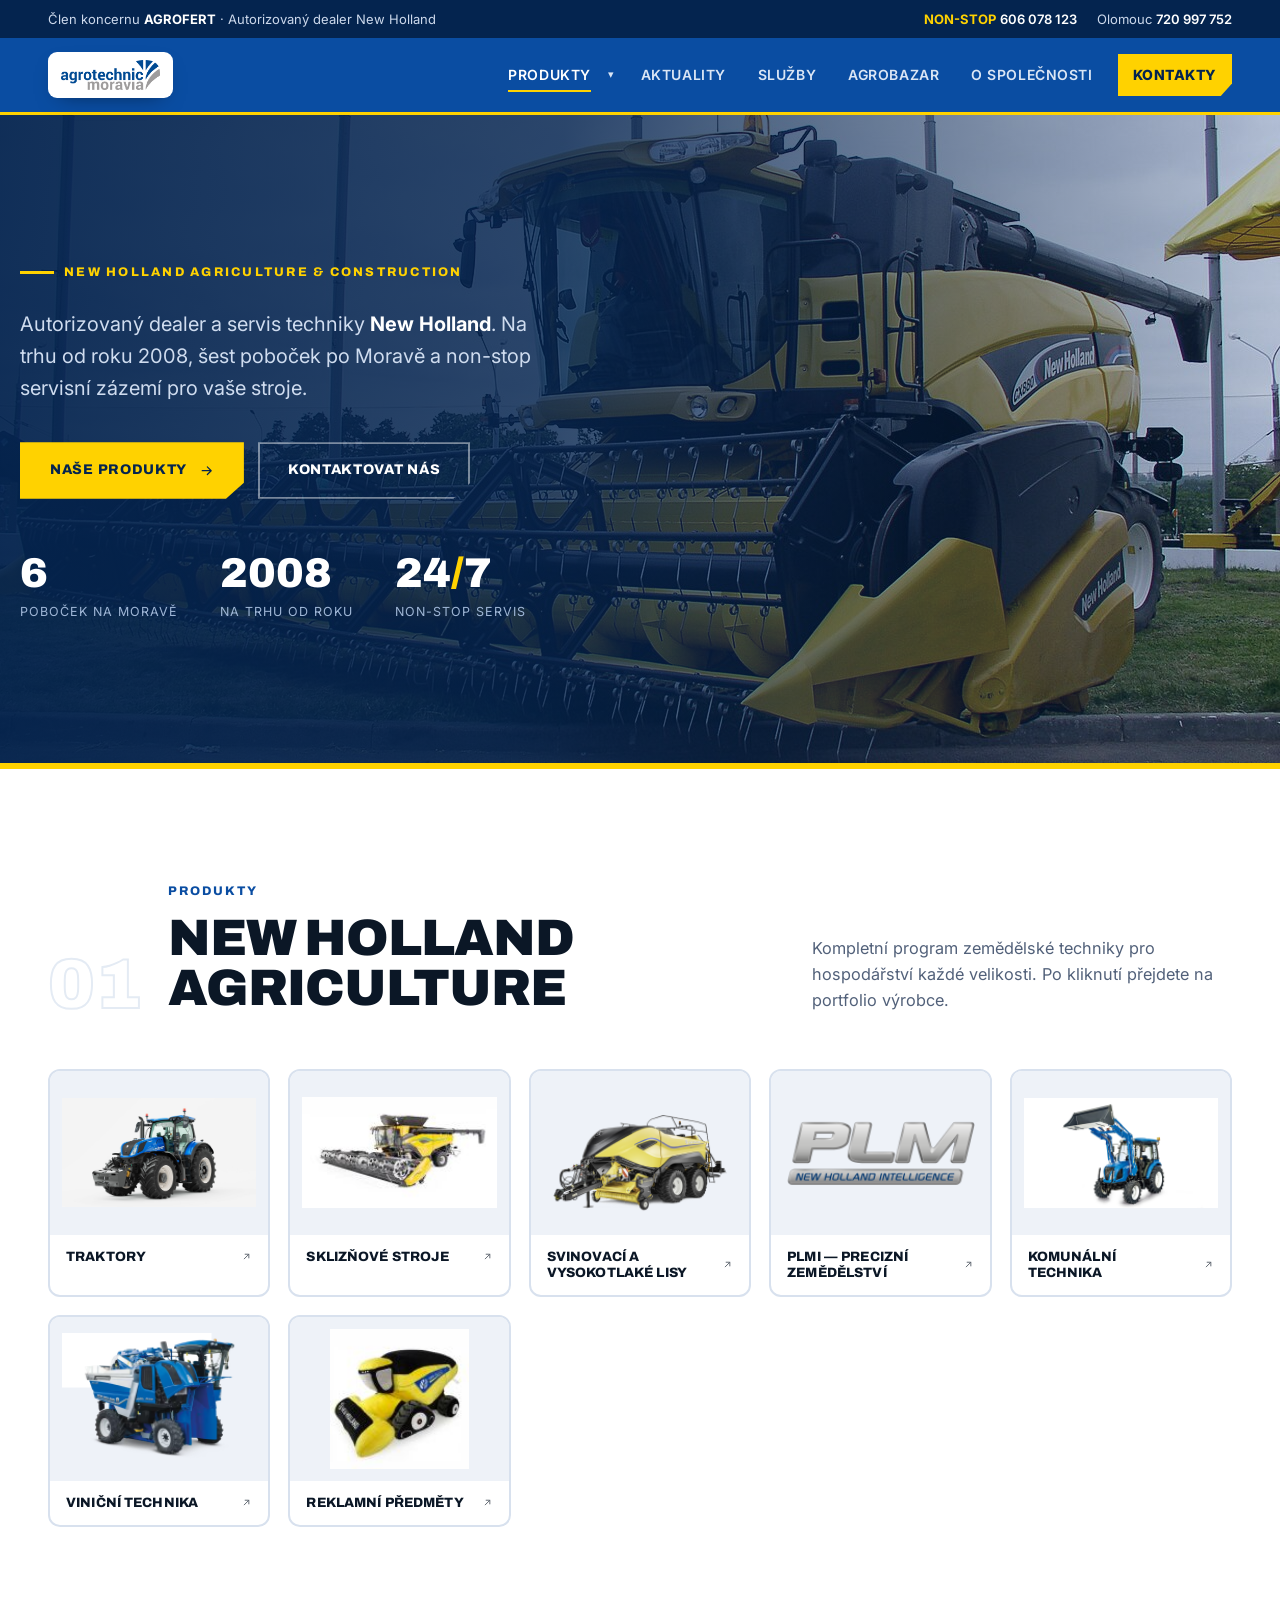
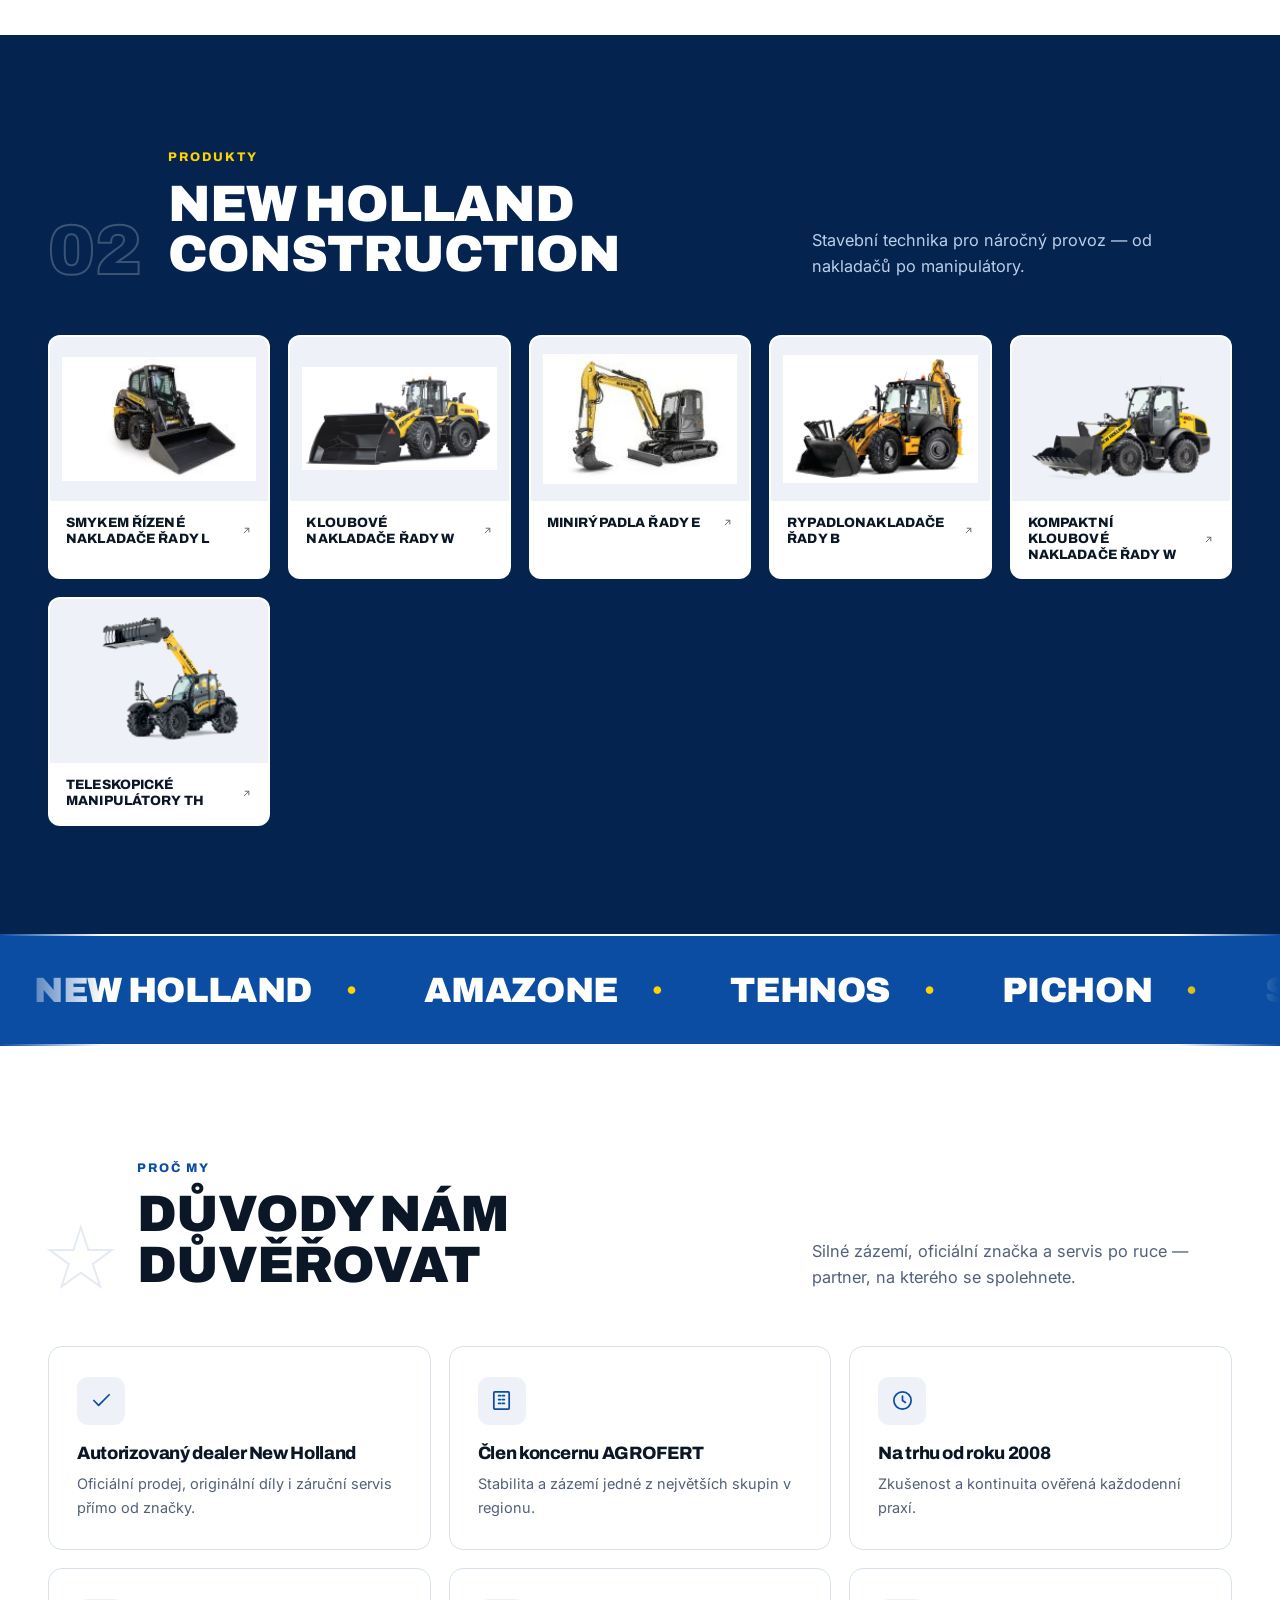
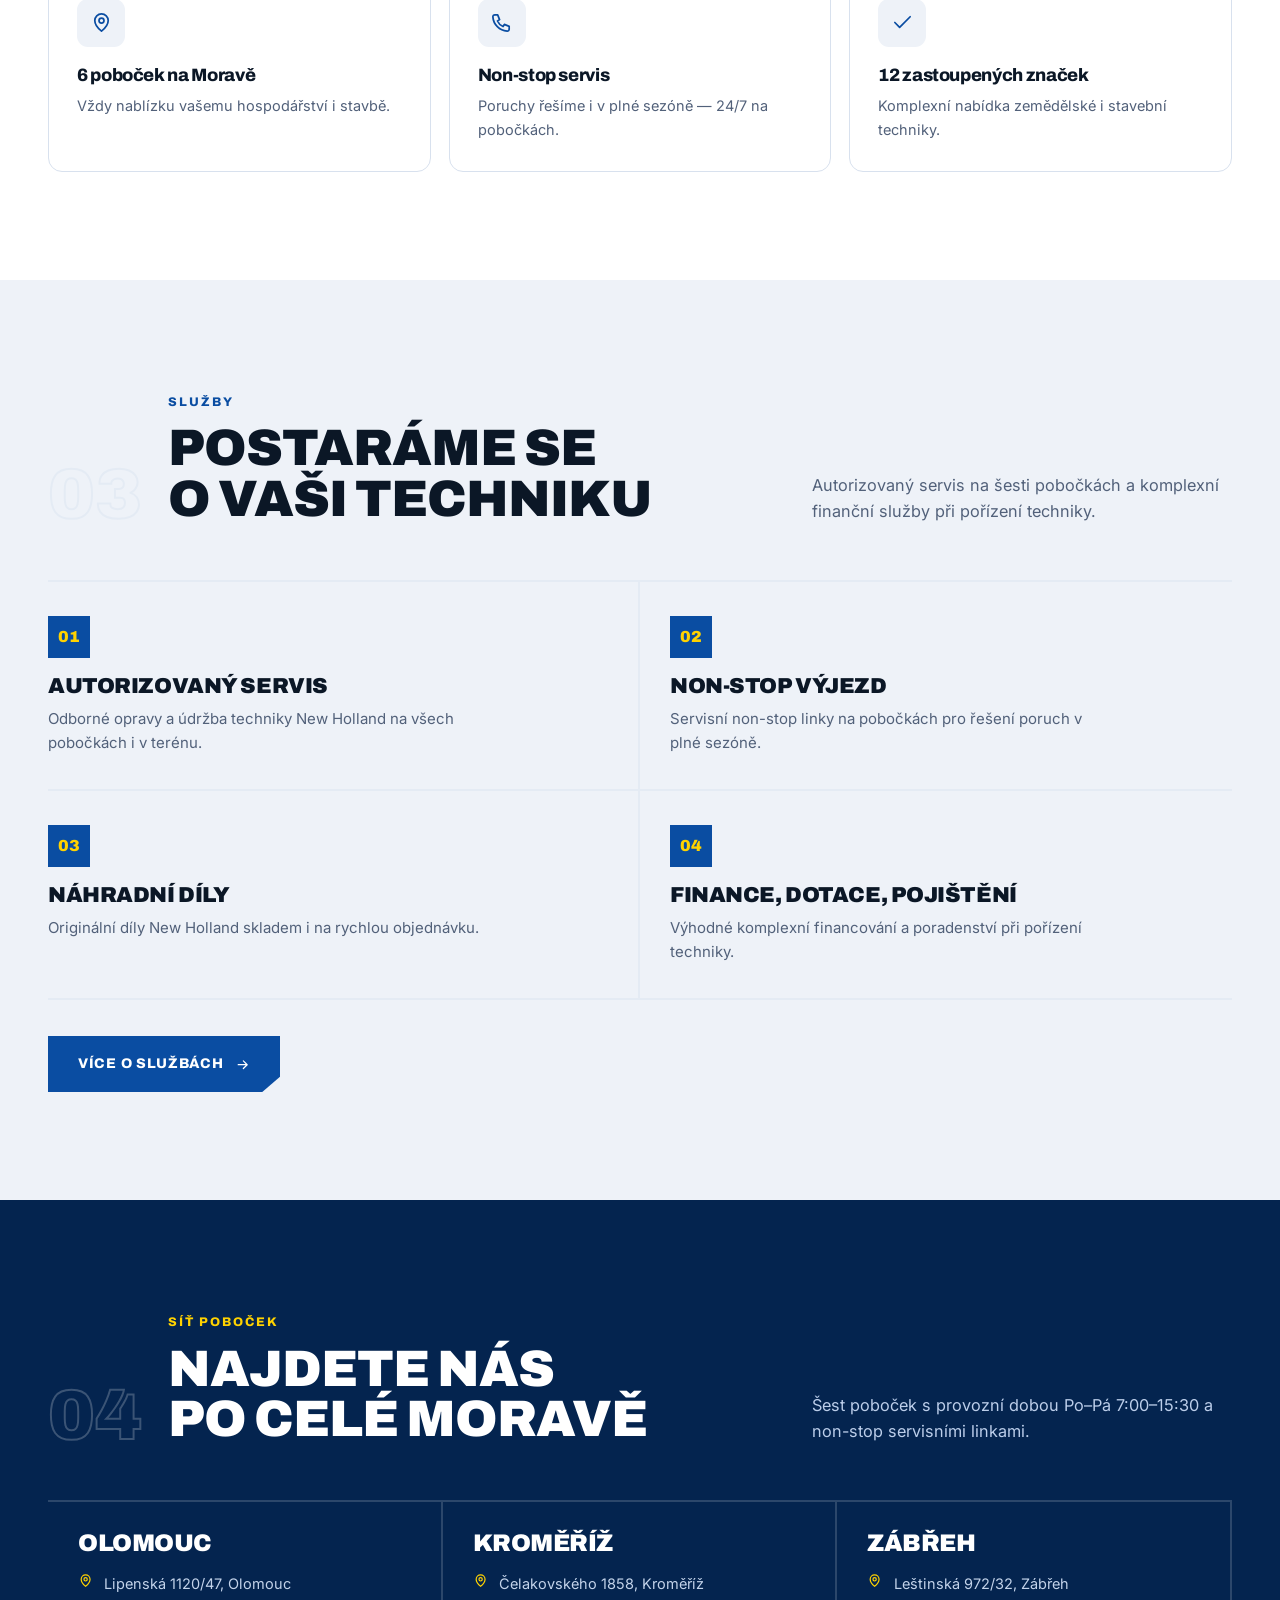
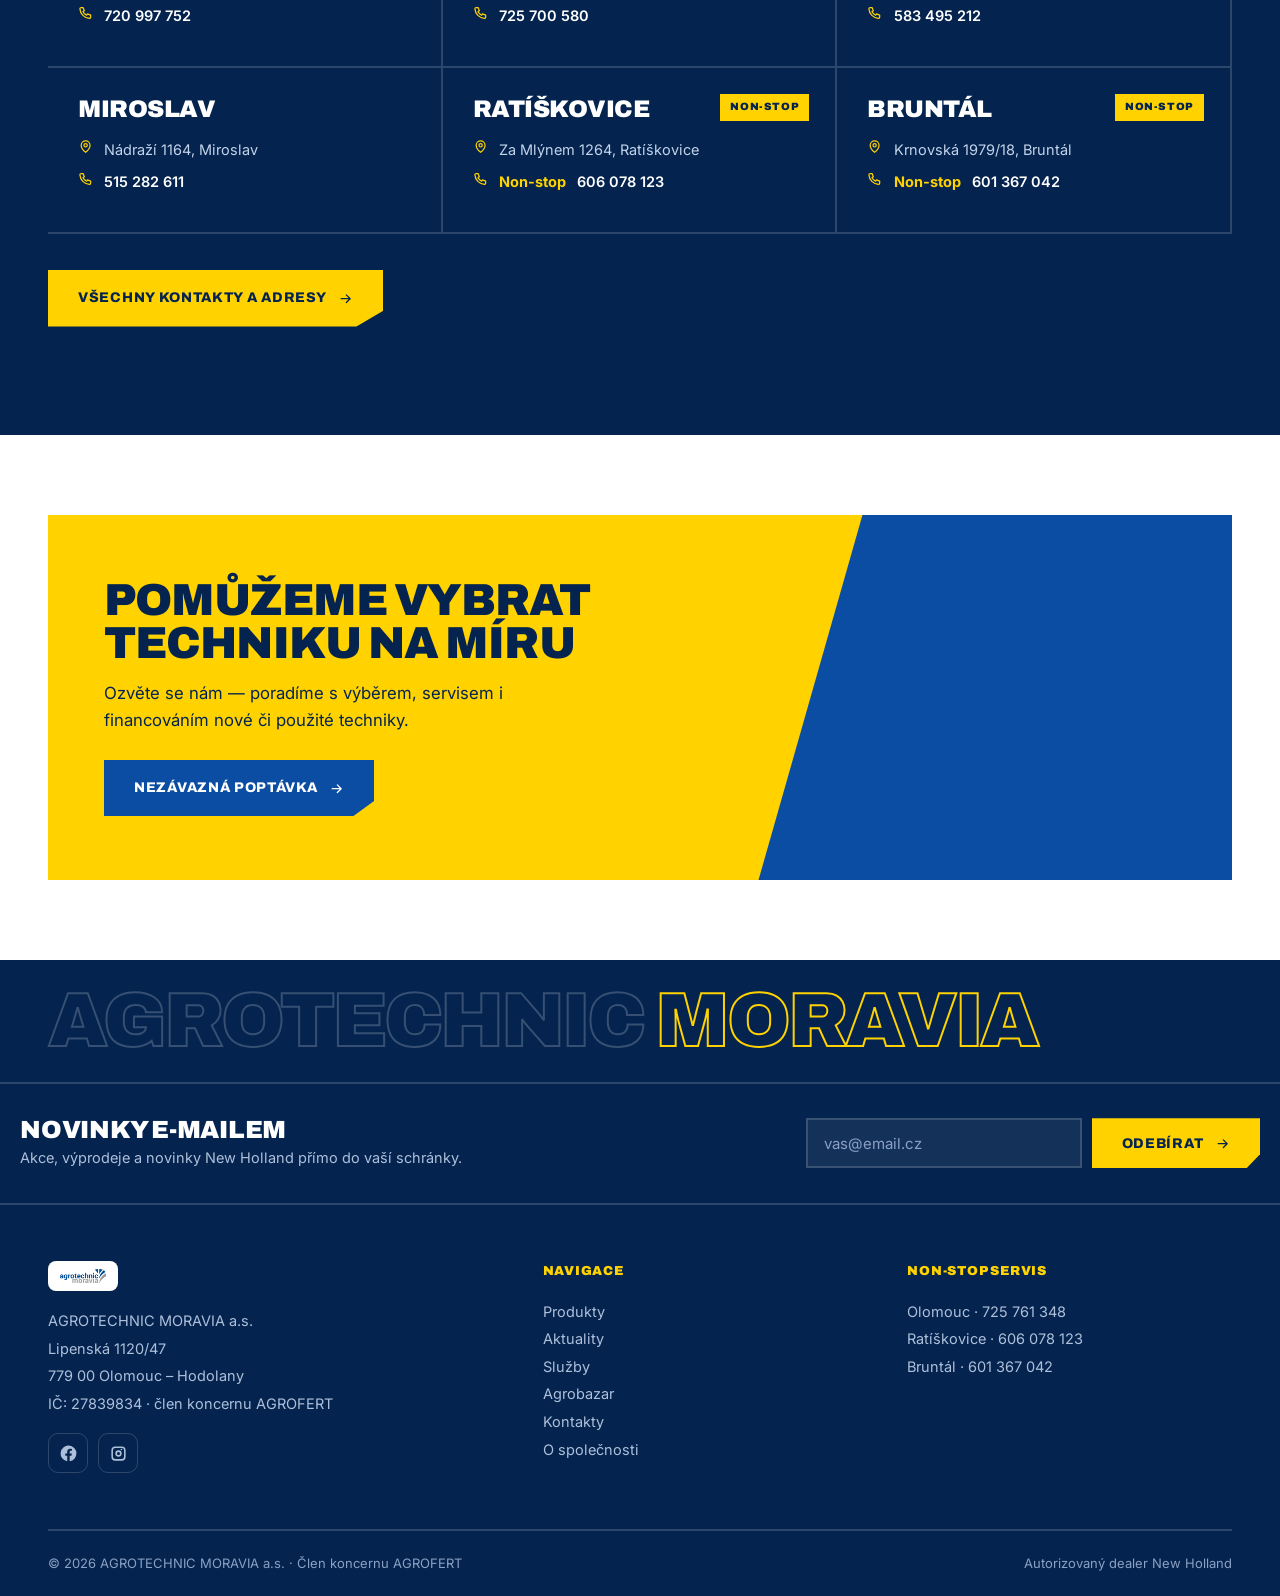
==== commit c1cc4ea4: "Add trust/why-us section, Agrobazar category showcase, band photo folders - index: 'Proč my' trust s" ====
--- a/index.html
+++ b/index.html
@@ -111,6 +111,28 @@
   </div>
 </section>
 
+<!-- TRUST / WHY US -->
+<section class="section">
+  <div class="container">
+    <div class="shead reveal">
+      <span class="shead__idx">★</span>
+      <div class="shead__main">
+        <span class="shead__eyebrow">Proč my</span>
+        <h2 class="shead__title">Důvody nám<br />důvěřovat</h2>
+      </div>
+      <p class="shead__desc">Silné zázemí, oficiální značka a servis po ruce — partner, na kterého se spolehnete.</p>
+    </div>
+    <div class="trust reveal">
+      <div class="trust__card"><span class="trust__ico"><svg class="ico"><use href="#i-check"/></svg></span><h4>Autorizovaný dealer New Holland</h4><p>Oficiální prodej, originální díly i záruční servis přímo od značky.</p></div>
+      <div class="trust__card"><span class="trust__ico"><svg class="ico"><use href="#i-building"/></svg></span><h4>Člen koncernu AGROFERT</h4><p>Stabilita a zázemí jedné z největších skupin v regionu.</p></div>
+      <div class="trust__card"><span class="trust__ico"><svg class="ico"><use href="#i-clock"/></svg></span><h4>Na trhu od roku 2008</h4><p>Zkušenost a kontinuita ověřená každodenní praxí.</p></div>
+      <div class="trust__card"><span class="trust__ico"><svg class="ico"><use href="#i-pin"/></svg></span><h4>6 poboček na Moravě</h4><p>Vždy nablízku vašemu hospodářství i stavbě.</p></div>
+      <div class="trust__card"><span class="trust__ico"><svg class="ico"><use href="#i-phone"/></svg></span><h4>Non-stop servis</h4><p>Poruchy řešíme i v plné sezóně — 24/7 na pobočkách.</p></div>
+      <div class="trust__card"><span class="trust__ico"><svg class="ico"><use href="#i-check"/></svg></span><h4>12 zastoupených značek</h4><p>Komplexní nabídka zemědělské i stavební techniky.</p></div>
+    </div>
+  </div>
+</section>
+
 <!-- SERVICES TEASER -->
 <section class="section section--mist" id="sluzby">
   <div class="container">
--- a/styles.css
+++ b/styles.css
@@ -512,3 +512,59 @@
   .newsletter{width:100%}
   .newsletter input{min-width:0;flex:1}
 }
+
+/* ---------------- FINANCING CALCULATOR ---------------- */
+.calc{margin-top:48px;border:2px solid var(--line);border-radius:16px;overflow:hidden;background:var(--paper)}
+.calc__intro{padding:30px 32px 22px;border-bottom:2px solid var(--line)}
+.calc__intro .shead__eyebrow{display:block;margin-bottom:8px}
+.calc__title{font-family:'Archivo';font-weight:900;text-transform:uppercase;font-size:1.7rem;color:var(--ink)}
+.calc__lead{color:var(--ink-soft);font-size:14.5px;margin-top:6px;max-width:560px}
+.calc__panel{display:grid;grid-template-columns:1.25fr 1fr}
+.calc__controls{padding:30px 32px;display:flex;flex-direction:column;gap:26px}
+.calc__field{display:flex;flex-direction:column;gap:12px}
+.calc__rowlbl{display:flex;justify-content:space-between;align-items:baseline;gap:12px}
+.calc__rowlbl label{font-family:'Archivo';font-weight:700;font-size:14px;text-transform:uppercase;letter-spacing:.02em;color:var(--ink)}
+.calc__rowlbl output{font-family:'Archivo';font-weight:900;font-size:1.05rem;color:var(--nh-blue)}
+.calc input[type=range]{-webkit-appearance:none;appearance:none;width:100%;height:6px;border-radius:6px;background:var(--mist-2);outline:none;cursor:pointer}
+.calc input[type=range]::-webkit-slider-thumb{-webkit-appearance:none;appearance:none;width:24px;height:24px;border-radius:50%;background:var(--nh-blue);border:4px solid #fff;box-shadow:0 4px 12px -3px rgba(7,40,90,.5);transition:.15s}
+.calc input[type=range]::-webkit-slider-thumb:hover{background:var(--nh-blue-900);transform:scale(1.1)}
+.calc input[type=range]::-moz-range-thumb{width:22px;height:22px;border-radius:50%;background:var(--nh-blue);border:4px solid #fff;cursor:pointer}
+.calc input[type=range]:focus-visible{outline:3px solid var(--nh-yellow);outline-offset:6px;border-radius:6px}
+.calc__result{background:linear-gradient(160deg,var(--nh-blue),var(--nh-blue-900));color:#fff;padding:30px 32px;display:flex;flex-direction:column;justify-content:center}
+.calc__reslabel{font-family:'Archivo';font-weight:700;font-size:12px;text-transform:uppercase;letter-spacing:.1em;color:#bcceea}
+.calc__resval{display:flex;align-items:baseline;gap:8px;margin:6px 0 14px}
+.calc__resval b{font-family:'Archivo';font-weight:900;font-size:clamp(2.4rem,5vw,3.2rem);line-height:1;color:var(--nh-yellow)}
+.calc__resval span{font-family:'Archivo';font-weight:800;font-size:1.1rem;color:#fff}
+.calc__disc{font-size:12px;color:#a9bcd6;line-height:1.5;margin-bottom:20px}
+.calc__result .btn{margin-top:auto}
+@media(max-width:760px){.calc__panel{grid-template-columns:1fr}.calc__controls{padding:26px 22px}.calc__result{padding:26px 22px}}
+
+/* ---------------- TRUST / WHY US ---------------- */
+.trust{display:grid;grid-template-columns:repeat(3,1fr);gap:18px}
+.trust__card{position:relative;padding:30px 28px;background:var(--paper);border:1px solid var(--line);border-radius:14px;transition:transform .3s var(--ease),box-shadow .3s var(--ease),border-color .3s var(--ease)}
+.trust__card::before{content:"";position:absolute;left:0;top:24px;bottom:24px;width:3px;background:var(--nh-yellow);transform:scaleY(0);transform-origin:top;transition:transform .35s var(--ease)}
+.trust__card:hover{transform:translateY(-5px);box-shadow:var(--shadow-sm);border-color:transparent}
+.trust__card:hover::before{transform:scaleY(1)}
+.trust__ico{display:grid;place-items:center;width:48px;height:48px;border-radius:11px;background:var(--mist);color:var(--nh-blue);margin-bottom:18px;transition:.3s var(--ease)}
+.trust__card:hover .trust__ico{background:var(--nh-blue);color:#fff}
+.trust__ico .ico{width:23px;height:23px;stroke-width:1.8}
+.trust__card h4{font-family:'Archivo';font-weight:800;font-size:1.12rem;color:var(--ink);line-height:1.15;margin-bottom:9px}
+.trust__card p{color:var(--ink-soft);font-size:14.5px;line-height:1.6}
+@media(max-width:860px){.trust{grid-template-columns:repeat(2,1fr)}}
+@media(max-width:540px){.trust{grid-template-columns:1fr}}
+
+/* ---------------- AGROBAZAR SHOWCASE ---------------- */
+.bazar{display:grid;grid-template-columns:repeat(3,1fr);gap:18px;margin-bottom:18px}
+.bazar__card{display:block;background:var(--paper);border:1px solid var(--line);border-radius:14px;overflow:hidden;transition:transform .3s var(--ease),box-shadow .3s var(--ease),border-color .3s var(--ease)}
+.bazar__card:hover{transform:translateY(-5px);box-shadow:var(--shadow-sm);border-color:transparent}
+.bazar__img{position:relative;aspect-ratio:16/10;overflow:hidden;background:var(--mist)}
+.bazar__img img{width:100%;height:100%;object-fit:cover;transition:transform .55s var(--ease)}
+.bazar__card:hover .bazar__img img{transform:scale(1.06)}
+.bazar__img::after{content:"";position:absolute;inset:0;background:linear-gradient(to top,rgba(4,36,79,.28),transparent 55%)}
+.bazar__body{display:flex;align-items:center;justify-content:space-between;gap:12px;padding:18px 20px}
+.bazar__body h4{font-family:'Archivo';font-weight:800;font-size:1.1rem;color:var(--ink);line-height:1.1}
+.bazar__go{display:inline-flex;align-items:center;font-family:'Archivo';font-weight:700;font-size:12px;text-transform:uppercase;letter-spacing:.04em;color:var(--nh-blue);white-space:nowrap}
+.bazar__card:hover .bazar__go{color:var(--nh-blue-900)}
+.bazar__hint{color:var(--ink-soft);font-size:13.5px;margin-bottom:46px}
+@media(max-width:860px){.bazar{grid-template-columns:repeat(2,1fr)}}
+@media(max-width:540px){.bazar{grid-template-columns:1fr}}
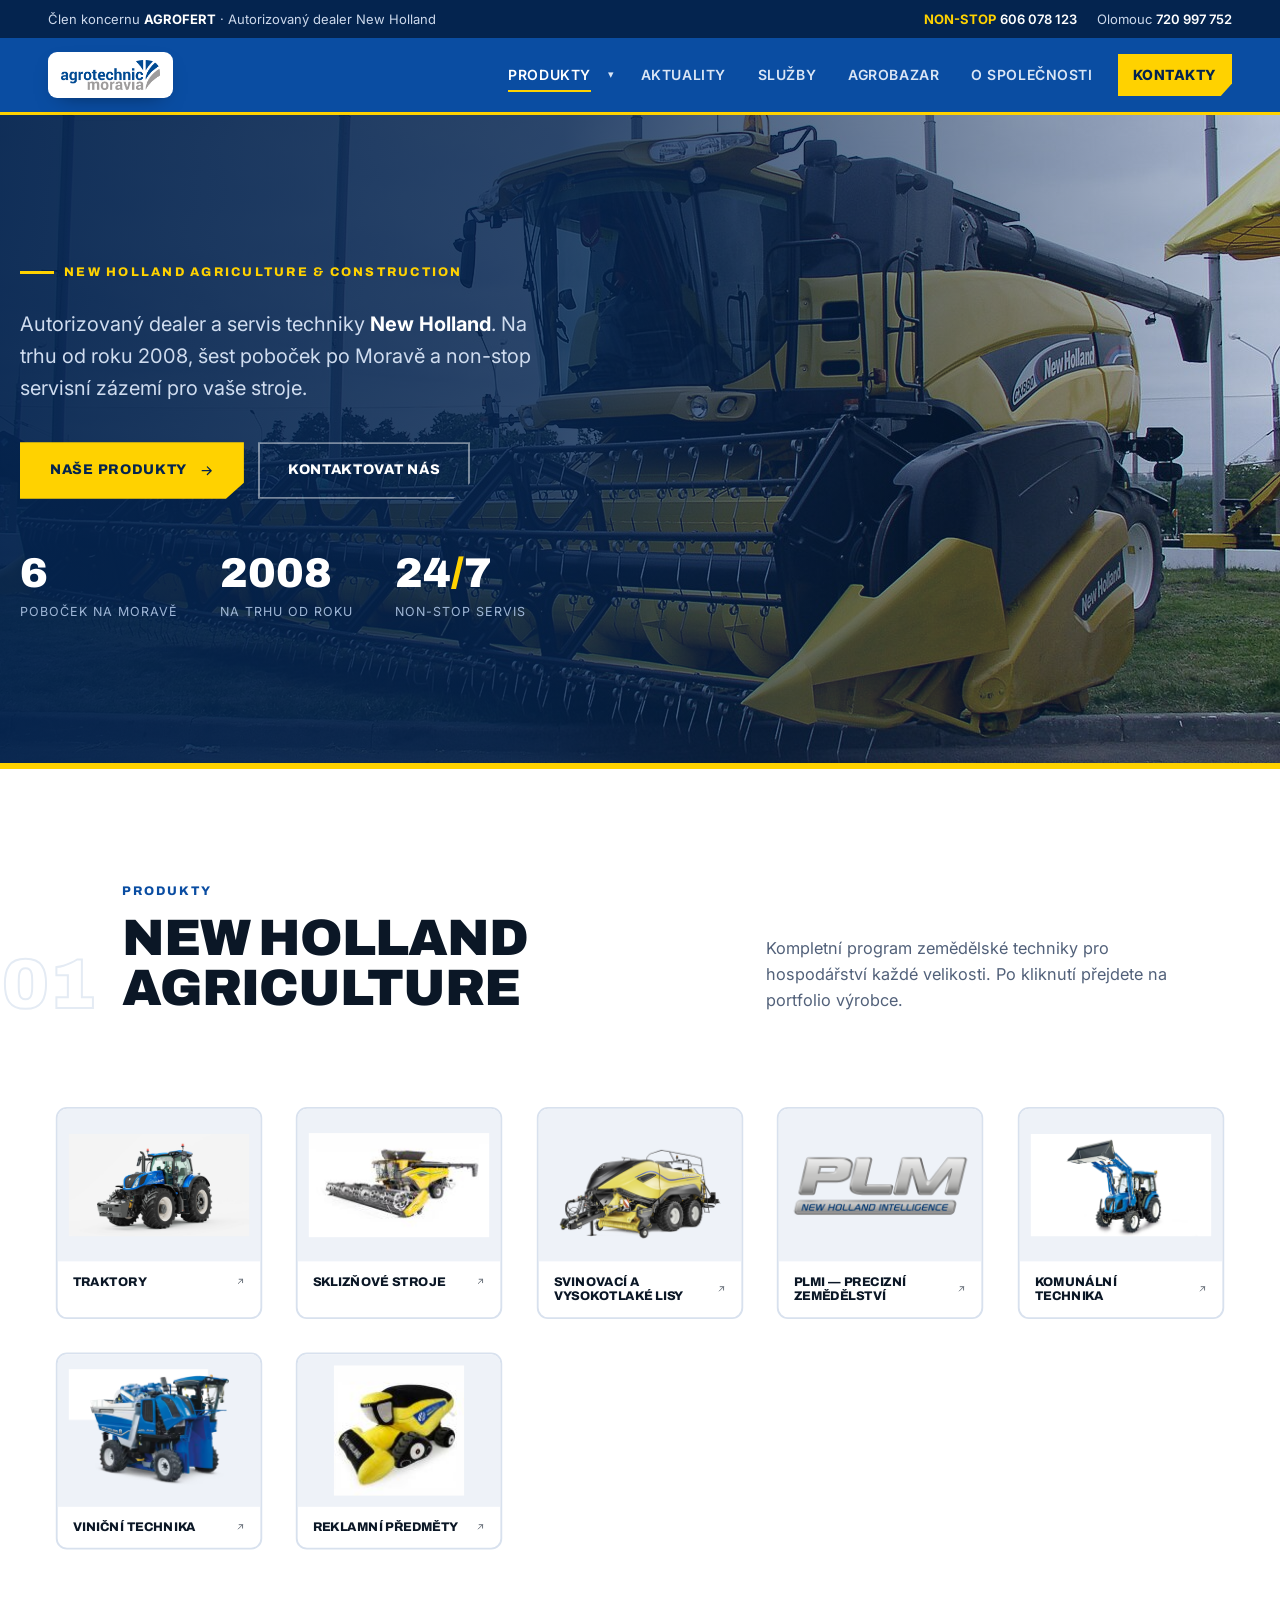
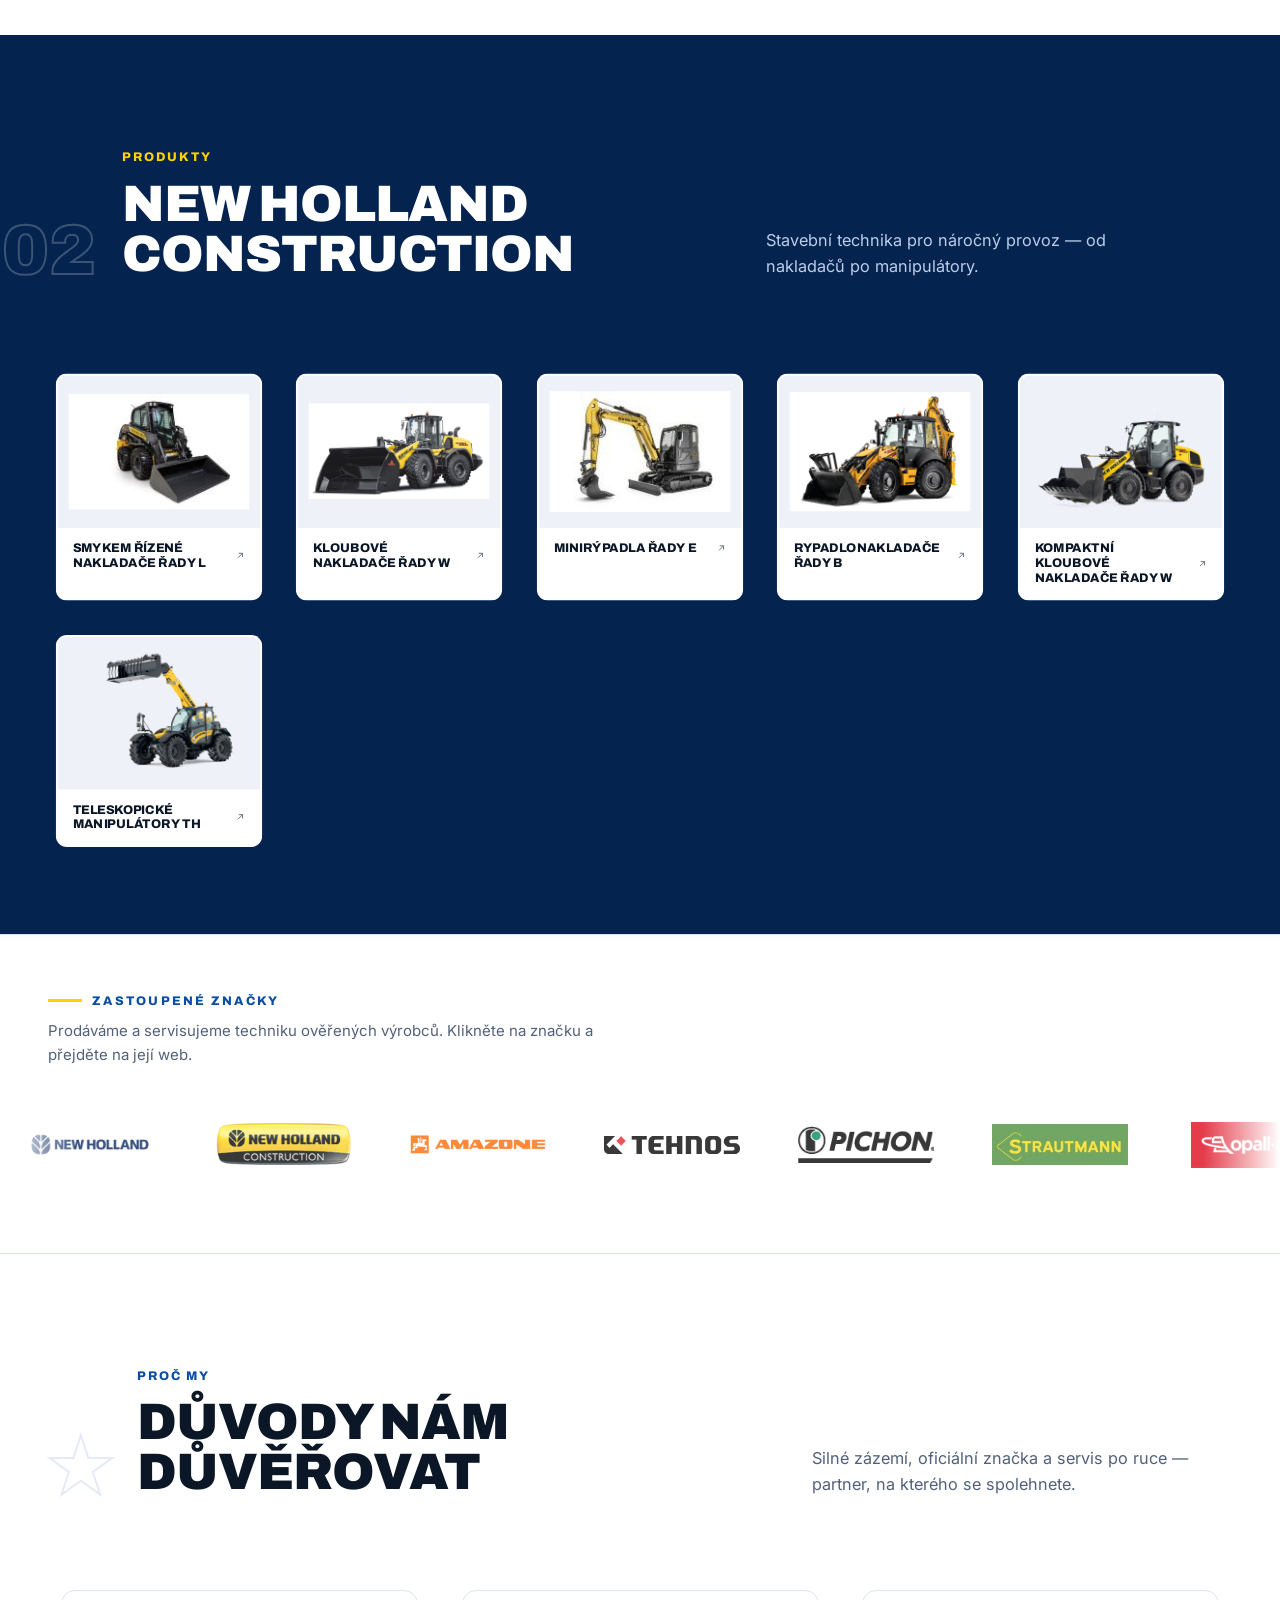
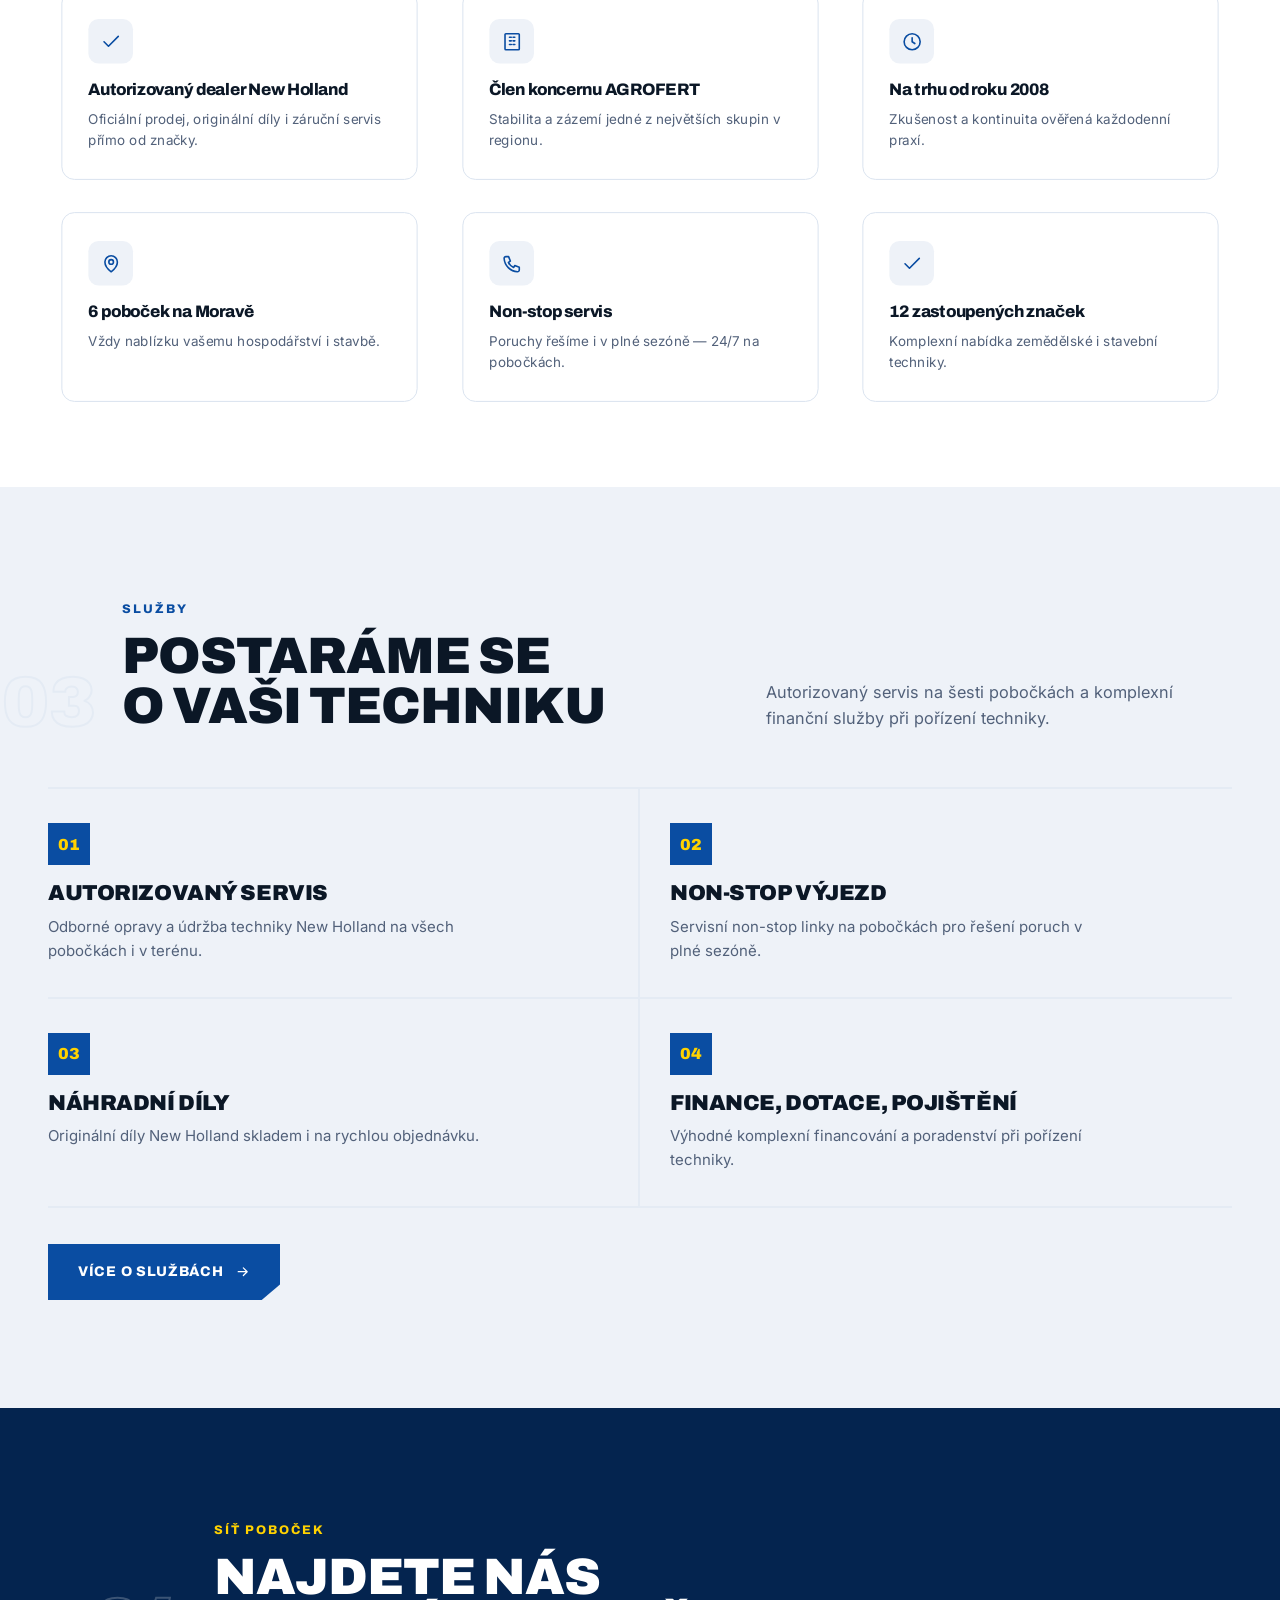
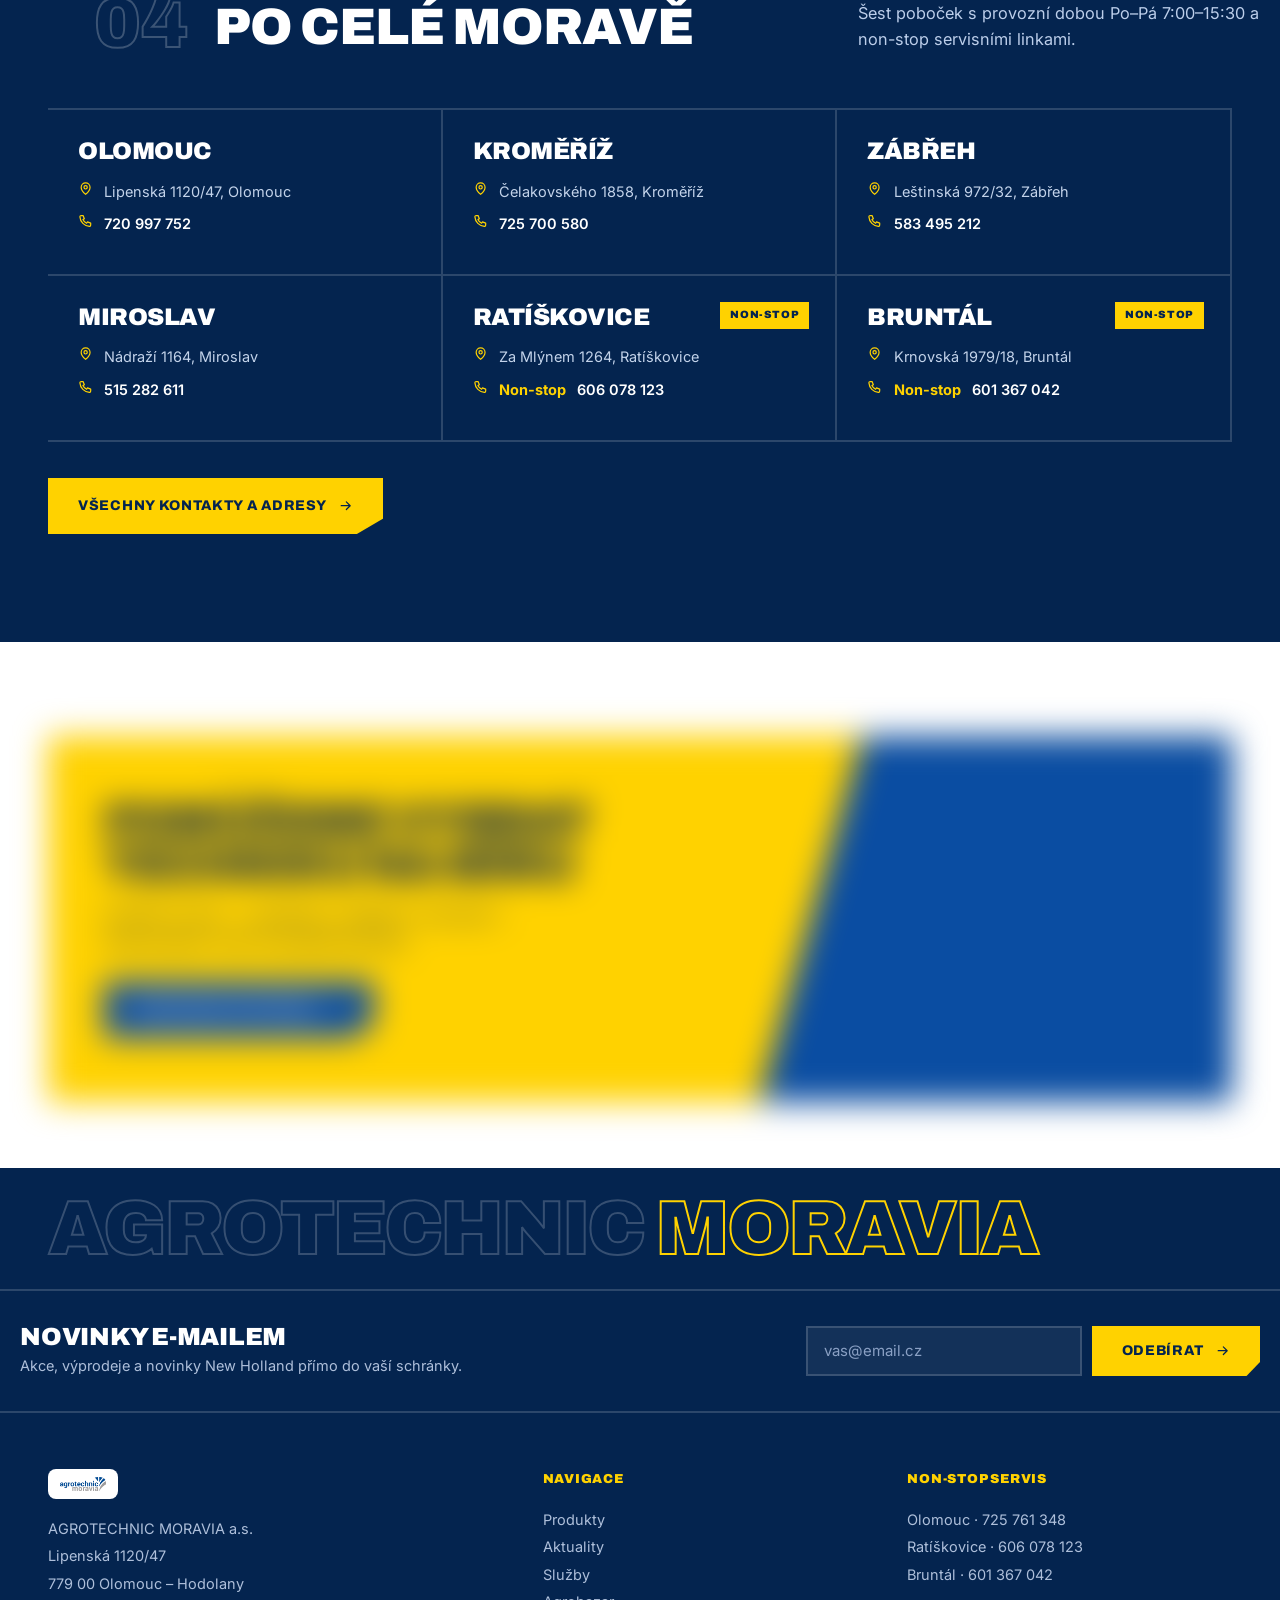
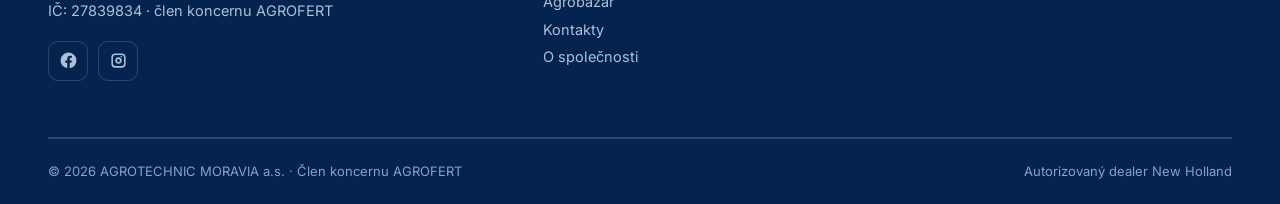
==== commit 80be897c: "feat(brands): clickable real-logo brand strip + richer scroll motion - Replace text marquee with 13 " ====
--- a/index.html
+++ b/index.html
@@ -52,7 +52,7 @@
   </video>
   <div class="hero__overlay"></div>
   <div class="container hero__inner">
-    <div class="hero__content reveal">
+    <div class="hero__content">
       <span class="kicker">New Holland Agriculture &amp; Construction</span>
       <p class="hero__lead">Autorizovaný dealer a servis techniky <strong>New Holland</strong>.
         Na trhu od roku 2008, šest poboček po Moravě a non-stop servisní zázemí pro vaše stroje.</p>
@@ -72,7 +72,7 @@
 <!-- AGRICULTURE -->
 <section class="section" id="agriculture">
   <div class="container">
-    <div class="shead reveal">
+    <div class="shead reveal" data-reveal="left">
       <span class="shead__idx">01</span>
       <div class="shead__main">
         <span class="shead__eyebrow">Produkty</span>
@@ -81,14 +81,14 @@
       <p class="shead__desc">Kompletní program zemědělské techniky pro hospodářství každé velikosti. Po kliknutí přejdete na portfolio výrobce.</p>
     </div>
 
-    <div class="pcards reveal" id="prodCardsAgri"></div>
+    <div class="pcards" id="prodCardsAgri"></div>
   </div>
 </section>
 
 <!-- CONSTRUCTION -->
 <section class="section section--ink" id="construction">
   <div class="container">
-    <div class="shead reveal">
+    <div class="shead reveal" data-reveal="left">
       <span class="shead__idx">02</span>
       <div class="shead__main">
         <span class="shead__eyebrow">Produkty</span>
@@ -97,18 +97,17 @@
       <p class="shead__desc">Stavební technika pro náročný provoz — od nakladačů po manipulátory.</p>
     </div>
 
-    <div class="pcards reveal" id="prodCardsConstr"></div>
+    <div class="pcards" id="prodCardsConstr"></div>
   </div>
 </section>
 
 <!-- BRANDS MARQUEE -->
-<section class="section--blue" style="padding:0" aria-label="Zastoupené značky">
-  <div class="marquee">
-    <div class="marquee__track">
-      <span>New Holland</span><span>Amazone</span><span>Tehnos</span><span>Pichon</span><span>Strautmann</span><span>OPaLL-Agri</span><span>Raven</span><span>ZDT</span><span>Molčík</span><span>Fornal</span><span>Provitis</span><span>FJDynamics</span>
-      <span>New Holland</span><span>Amazone</span><span>Tehnos</span><span>Pichon</span><span>Strautmann</span><span>OPaLL-Agri</span><span>Raven</span><span>ZDT</span><span>Molčík</span><span>Fornal</span><span>Provitis</span><span>FJDynamics</span>
-    </div>
-  </div>
+<section class="brands" aria-label="Zastoupené značky">
+  <div class="container brands__lead">
+    <span class="brands__eyebrow">Zastoupené značky</span>
+    <p class="brands__note">Prodáváme a servisujeme techniku ověřených výrobců. Klikněte na značku a přejděte na její web.</p>
+  </div>
+  <div class="marquee" id="brandMarquee" role="list"></div>
 </section>
 
 <!-- TRUST / WHY US -->
@@ -122,7 +121,7 @@
       </div>
       <p class="shead__desc">Silné zázemí, oficiální značka a servis po ruce — partner, na kterého se spolehnete.</p>
     </div>
-    <div class="trust reveal">
+    <div class="trust" data-stagger="scale">
       <div class="trust__card"><span class="trust__ico"><svg class="ico"><use href="#i-check"/></svg></span><h4>Autorizovaný dealer New Holland</h4><p>Oficiální prodej, originální díly i záruční servis přímo od značky.</p></div>
       <div class="trust__card"><span class="trust__ico"><svg class="ico"><use href="#i-building"/></svg></span><h4>Člen koncernu AGROFERT</h4><p>Stabilita a zázemí jedné z největších skupin v regionu.</p></div>
       <div class="trust__card"><span class="trust__ico"><svg class="ico"><use href="#i-clock"/></svg></span><h4>Na trhu od roku 2008</h4><p>Zkušenost a kontinuita ověřená každodenní praxí.</p></div>
@@ -136,7 +135,7 @@
 <!-- SERVICES TEASER -->
 <section class="section section--mist" id="sluzby">
   <div class="container">
-    <div class="shead reveal">
+    <div class="shead reveal" data-reveal="left">
       <span class="shead__idx">03</span>
       <div class="shead__main">
         <span class="shead__eyebrow">Služby</span>
@@ -144,7 +143,7 @@
       </div>
       <p class="shead__desc">Autorizovaný servis na šesti pobočkách a komplexní finanční služby při pořízení techniky.</p>
     </div>
-    <div class="svc reveal">
+    <div class="svc" data-stagger="up">
       <div class="svc__item"><span class="svc__no">01</span><h4>Autorizovaný servis</h4><p>Odborné opravy a údržba techniky New Holland na všech pobočkách i v terénu.</p></div>
       <div class="svc__item"><span class="svc__no">02</span><h4>Non-stop výjezd</h4><p>Servisní non-stop linky na pobočkách pro řešení poruch v plné sezóně.</p></div>
       <div class="svc__item"><span class="svc__no">03</span><h4>Náhradní díly</h4><p>Originální díly New Holland skladem i na rychlou objednávku.</p></div>
@@ -157,7 +156,7 @@
 <!-- BRANCHES TEASER -->
 <section class="section section--ink">
   <div class="container">
-    <div class="shead reveal">
+    <div class="shead reveal" data-reveal="right">
       <span class="shead__idx">04</span>
       <div class="shead__main">
         <span class="shead__eyebrow">Síť poboček</span>
@@ -165,7 +164,7 @@
       </div>
       <p class="shead__desc">Šest poboček s provozní dobou Po–Pá 7:00–15:30 a non-stop servisními linkami.</p>
     </div>
-    <div class="locs reveal">
+    <div class="locs" data-stagger="up">
       <div class="loc"><h3>Olomouc</h3><div class="loc__row"><svg class="ico"><use href="#i-pin"/></svg> Lipenská 1120/47, Olomouc</div><div class="loc__row"><svg class="ico"><use href="#i-phone"/></svg> <a href="tel:+420720997752">720 997 752</a></div></div>
       <div class="loc"><h3>Kroměříž</h3><div class="loc__row"><svg class="ico"><use href="#i-pin"/></svg> Čelakovského 1858, Kroměříž</div><div class="loc__row"><svg class="ico"><use href="#i-phone"/></svg> <a href="tel:+420725700580">725 700 580</a></div></div>
       <div class="loc"><h3>Zábřeh</h3><div class="loc__row"><svg class="ico"><use href="#i-pin"/></svg> Leštinská 972/32, Zábřeh</div><div class="loc__row"><svg class="ico"><use href="#i-phone"/></svg> <a href="tel:+420583495212">583 495 212</a></div></div>
@@ -180,7 +179,7 @@
 <!-- CTA -->
 <section class="section section--tight">
   <div class="container">
-    <div class="cta reveal">
+    <div class="cta reveal" data-reveal="blur">
       <div class="cta__in">
         <h2>Pomůžeme vybrat techniku na míru</h2>
         <p>Ozvěte se nám — poradíme s výběrem, servisem i financováním nové či použité techniky.</p>
--- a/styles.css
+++ b/styles.css
@@ -163,17 +163,37 @@
 .pfloat.show{opacity:1;transform:translate(-50%,-50%) scale(1)}
 @media(hover:none),(max-width:880px){.pfloat{display:none}}
 
-/* ---------------- MARQUEE BRANDS ---------------- */
-.marquee{overflow:hidden;border-top:2px solid currentColor;border-bottom:2px solid currentColor;padding:0;mask-image:linear-gradient(90deg,transparent,#000 8%,#000 92%,transparent)}
-.marquee__track{display:flex;gap:0;width:max-content;animation:scrollx 32s linear infinite}
-.marquee:hover .marquee__track{animation-play-state:paused}
-.marquee__track span{
-  font-family:'Archivo';font-weight:900;font-size:clamp(1.4rem,3vw,2.2rem);text-transform:uppercase;
-  letter-spacing:-.01em;padding:26px 34px;white-space:nowrap;display:flex;align-items:center;gap:34px;color:var(--ink)
-}
-.section--blue .marquee__track span{color:#fff}
-.marquee__track span::after{content:"●";font-size:.5em;color:var(--nh-yellow)}
-@keyframes scrollx{to{transform:translateX(-50%)}}
+/* ---------------- BRAND STRIP (clickable logos, frameless) ---------------- */
+.brands{padding:56px 0 60px;background:#fff;border-top:1px solid var(--line);border-bottom:1px solid var(--line)}
+.brands__lead{display:flex;flex-direction:column;gap:8px;margin-bottom:30px}
+.brands__eyebrow{font-family:'Archivo';font-weight:800;font-size:12.5px;text-transform:uppercase;letter-spacing:.18em;color:var(--nh-blue);display:inline-flex;align-items:center;gap:10px}
+.brands__eyebrow::before{content:"";width:34px;height:3px;background:var(--nh-yellow)}
+.brands__note{color:var(--ink-soft);max-width:560px;font-size:15px}
+
+.marquee{overflow:hidden;mask-image:linear-gradient(90deg,transparent,#000 6%,#000 94%,transparent);-webkit-mask-image:linear-gradient(90deg,transparent,#000 6%,#000 94%,transparent)}
+.marquee__track{display:flex;align-items:center;width:max-content;gap:14px;padding:4px 0;animation:scrollx 46s linear infinite}
+.marquee:hover .marquee__track,.marquee:focus-within .marquee__track{animation-play-state:paused}
+@keyframes scrollx{to{transform:translateX(calc(-50% - 7px))}}
+
+/* frameless logo cell — original colours, no card */
+.blogo{
+  flex:0 0 auto;display:grid;place-items:center;width:180px;height:88px;padding:0 22px;border-radius:12px;
+  transition:transform .35s var(--ease),background .35s var(--ease)
+}
+.blogo img{max-width:100%;max-height:46px;width:auto;height:auto;object-fit:contain;
+  opacity:.78;transition:opacity .35s var(--ease)}
+.blogo__name{display:none;font-family:'Archivo';font-weight:900;font-size:1.15rem;text-transform:uppercase;letter-spacing:-.01em;color:var(--nh-blue);text-align:center;line-height:1}
+/* wordmark cells (no official file yet) */
+.blogo--text .blogo__name{display:block}
+.blogo--text img{display:none}
+/* logos that only exist as a white/single-colour mark → tint to brand blue so they read on the light strip */
+.blogo--mono img{filter:brightness(0) saturate(100%) invert(23%) sepia(88%) saturate(1500%) hue-rotate(196deg) brightness(94%) contrast(101%);opacity:.72}
+
+.blogo:hover,.blogo:focus-visible{transform:translateY(-3px);background:#f3f7fc;outline:none}
+.blogo:hover img,.blogo:focus-visible img{opacity:1}
+.blogo:focus-visible{box-shadow:0 0 0 3px var(--nh-yellow)}
+.blogo--text:hover .blogo__name,.blogo--text:focus-visible .blogo__name{color:var(--nh-blue-700)}
+@media(max-width:640px){.blogo{width:146px;height:76px;padding:0 16px}.blogo img{max-height:40px}}
 
 /* ---------------- SERVICES (numbered two-col) ---------------- */
 .svc{display:grid;grid-template-columns:repeat(2,1fr);gap:0;border-top:2px solid var(--line)}
@@ -317,8 +337,26 @@
 @media(max-width:1024px){.nav-backdrop{display:block}}
 
 /* ---------------- REVEAL ---------------- */
-.reveal{opacity:0;transform:translateY(18px);transition:opacity .6s ease,transform .7s cubic-bezier(.22,.61,.36,1)}
-.reveal.in{opacity:1;transform:none}
+.reveal{opacity:0;transform:translateY(26px);transition:opacity .7s ease,transform .9s var(--ease),filter .8s ease}
+.reveal.in{opacity:1;transform:none;filter:none}
+/* directional + character variants (set via data-reveal) */
+.reveal[data-reveal="left"]{transform:translateX(-46px)}
+.reveal[data-reveal="right"]{transform:translateX(46px)}
+.reveal[data-reveal="scale"]{transform:translateY(30px) scale(.93)}
+.reveal[data-reveal="blur"]{transform:translateY(14px);filter:blur(16px)}
+/* clip-wipe: content sits in place, a mask sweeps left→right */
+.reveal[data-reveal="clip"]{opacity:1;transform:none;clip-path:inset(0 100% 0 0)}
+.reveal[data-reveal="clip"].in{clip-path:inset(0 0 0 0);transition:clip-path .9s var(--ease)}
+
+/* ---- HERO load orchestration (plays immediately, no scroll) ---- */
+.hero__content > *{opacity:0;animation:heroRise .9s var(--ease) both}
+.hero__content > .kicker{animation-delay:.15s}
+.hero__content > .hero__lead{animation-delay:.30s}
+.hero__content > .hero__actions{animation-delay:.45s}
+.hero__content > .hero__stats{animation-delay:.60s}
+.hero__content > .kicker::before{transform-origin:left;animation:barGrow .7s var(--ease) .5s both}
+@keyframes heroRise{from{opacity:0;transform:translateY(30px)}to{opacity:1;transform:none}}
+@keyframes barGrow{from{transform:scaleX(0)}to{transform:scaleX(1)}}
 
 /* image fallback */
 .img-fallback{background:linear-gradient(135deg,var(--nh-blue),var(--nh-blue-900))!important;position:relative}
@@ -326,7 +364,9 @@
 
 @media(prefers-reduced-motion:reduce){
   *{animation:none!important;transition:none!important}
-  .reveal{opacity:1;transform:none}
+  .reveal{opacity:1;transform:none;filter:none;clip-path:none}
+  .hero__content > *{opacity:1;transform:none}
+  .hero__content > .kicker::before{transform:none}
 }
 
 @media(max-width:640px){.section{padding:72px 0}.cta::before{display:none}}
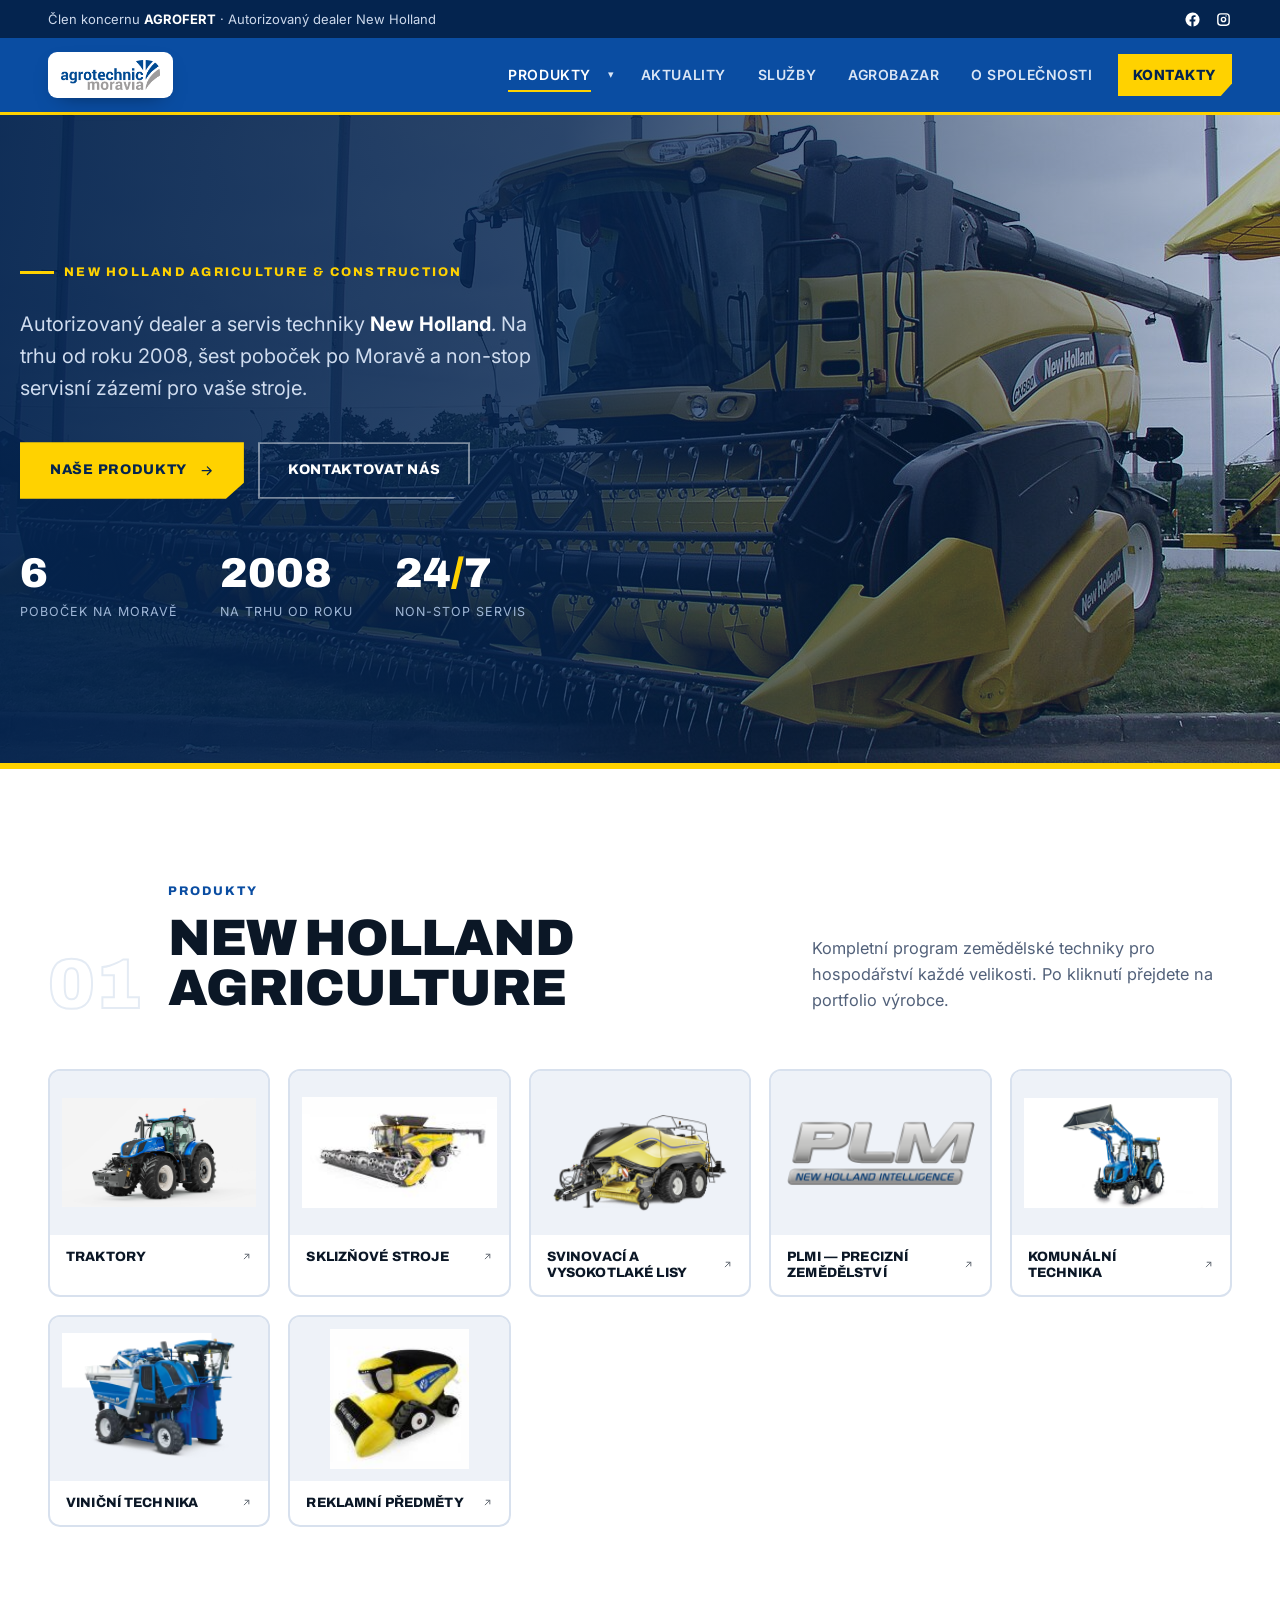
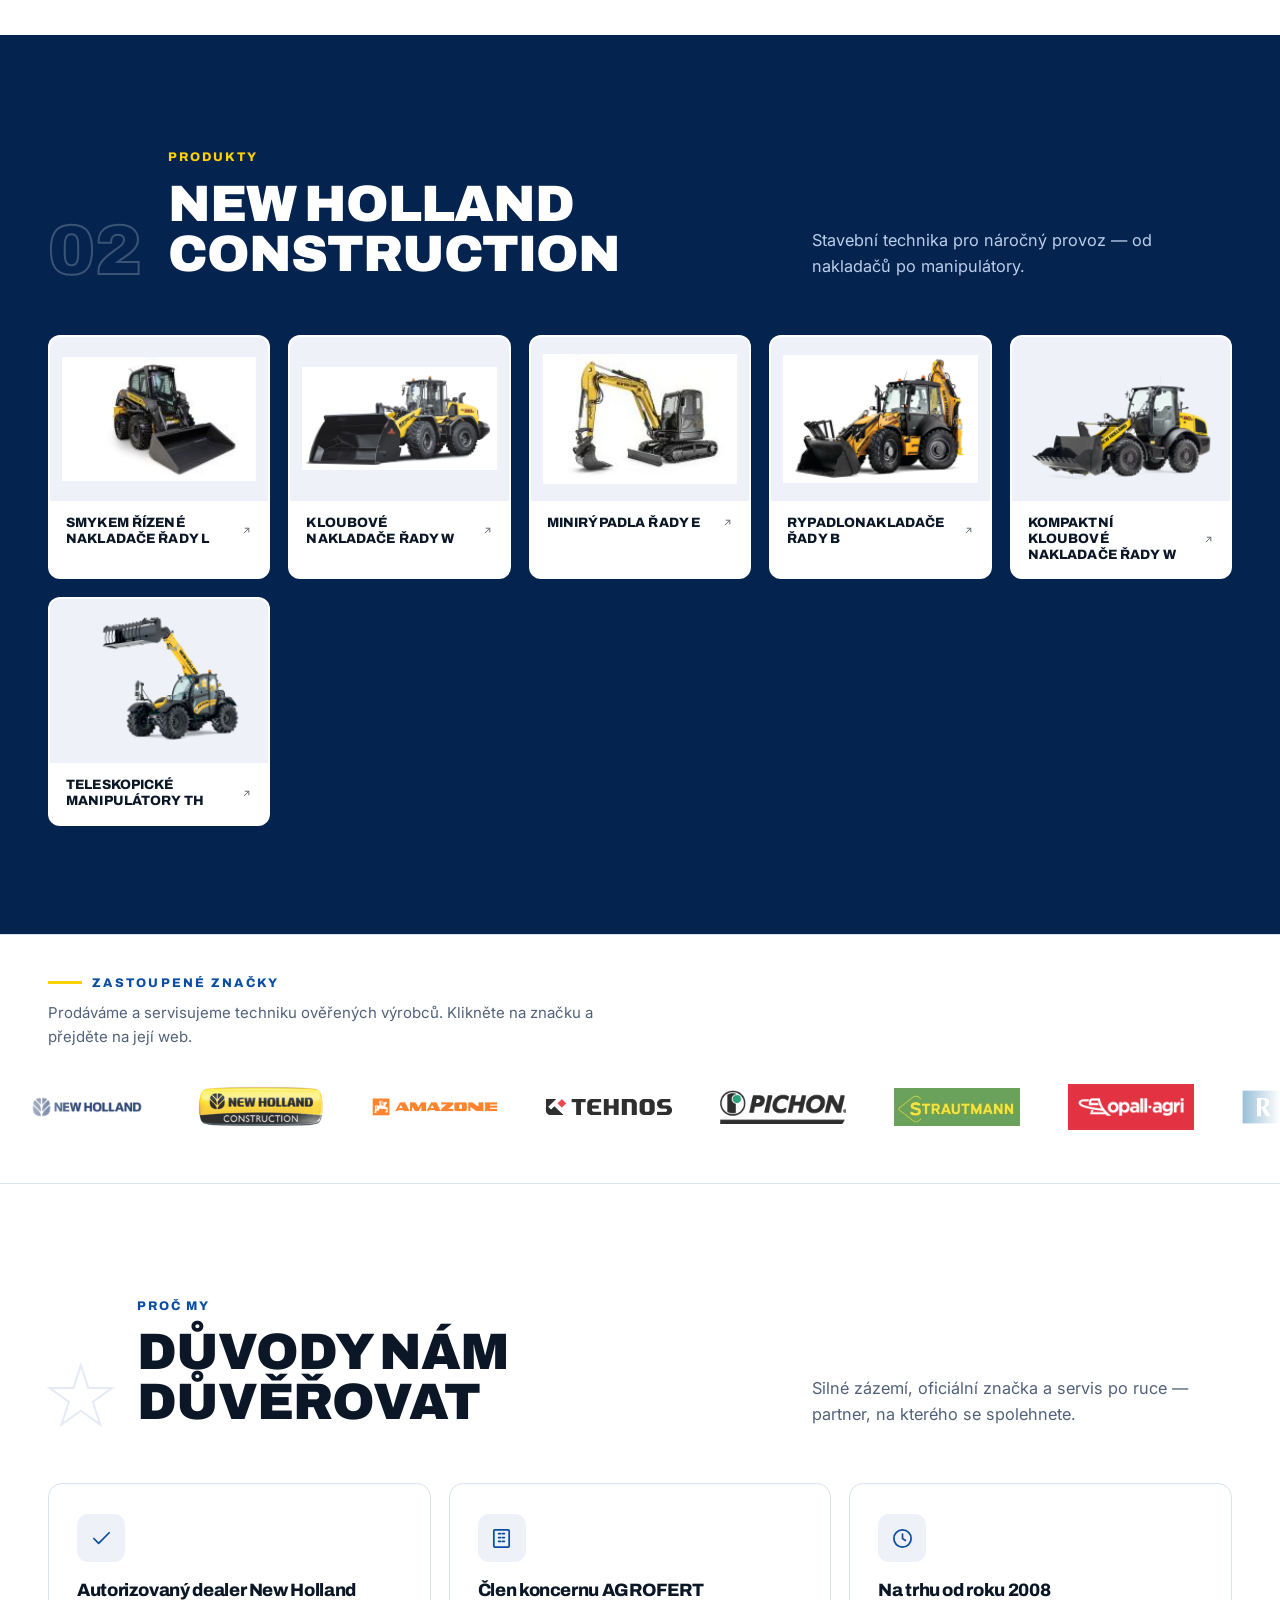
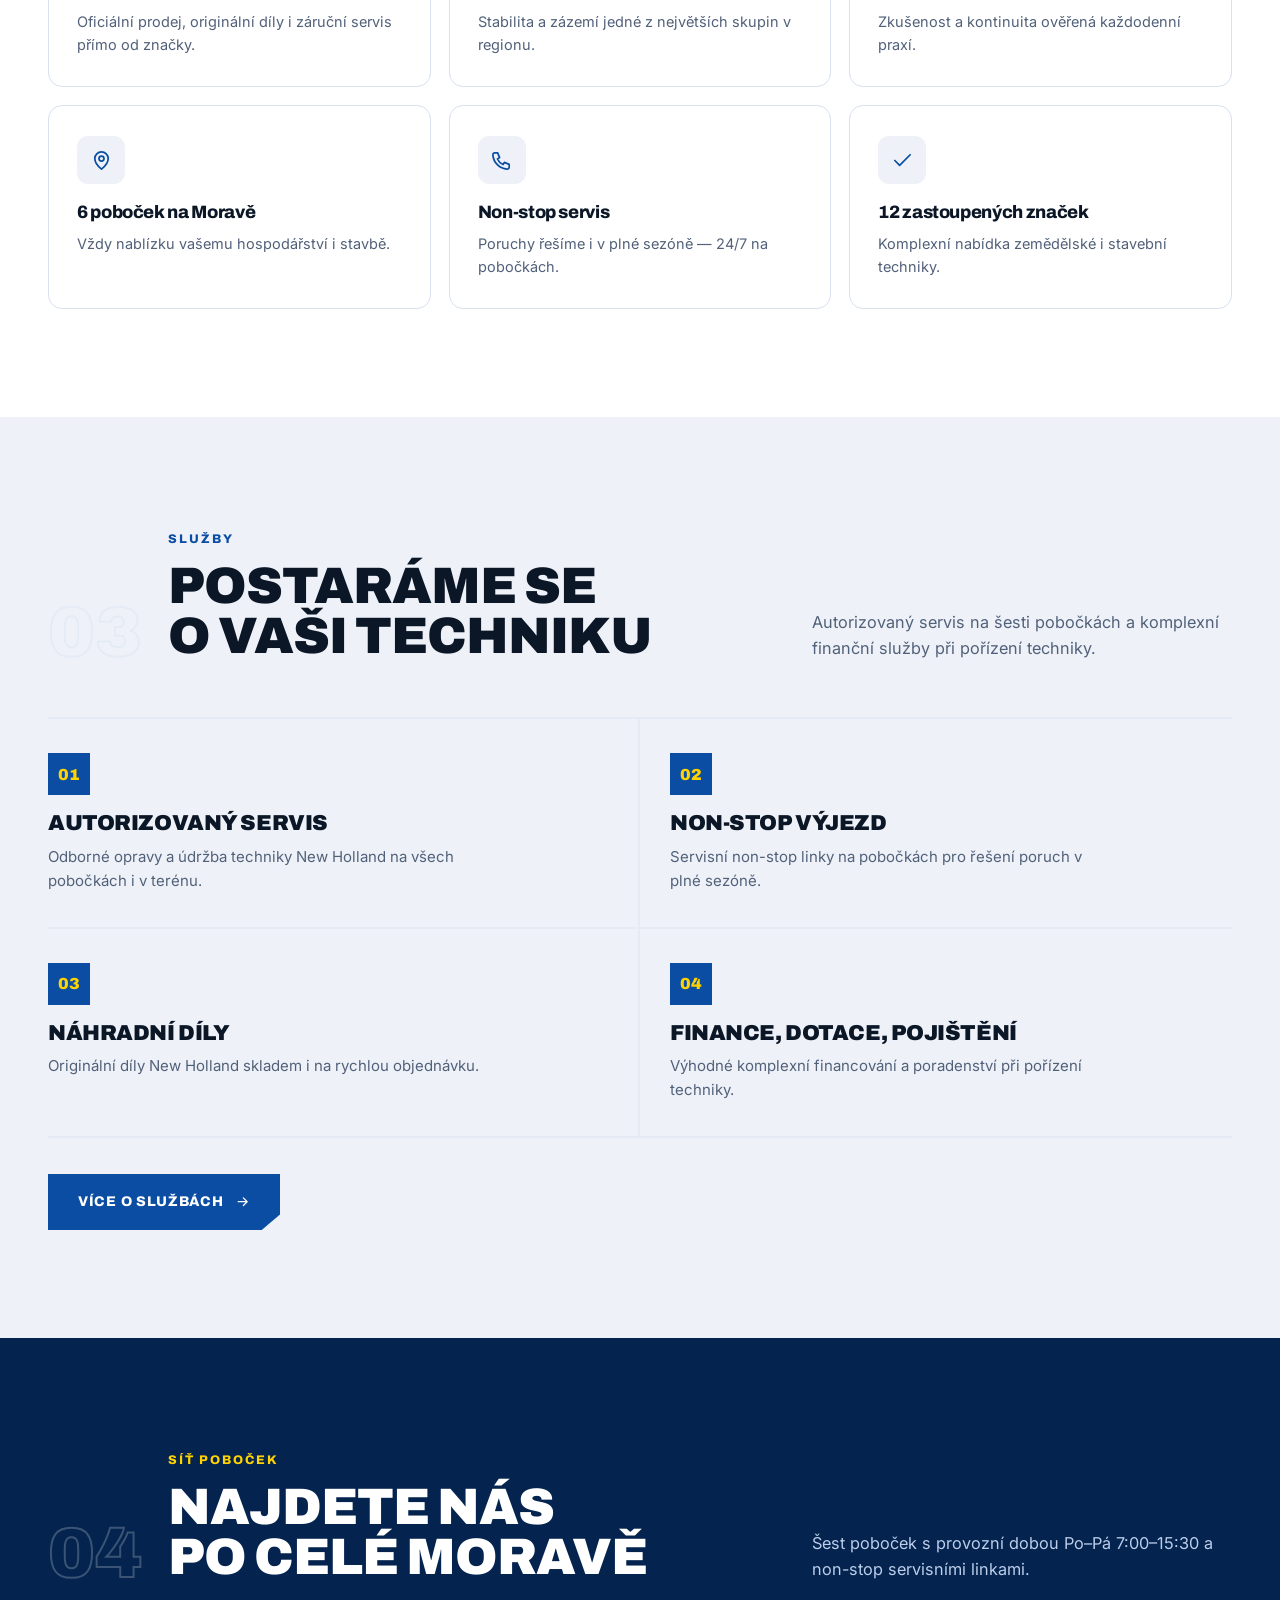
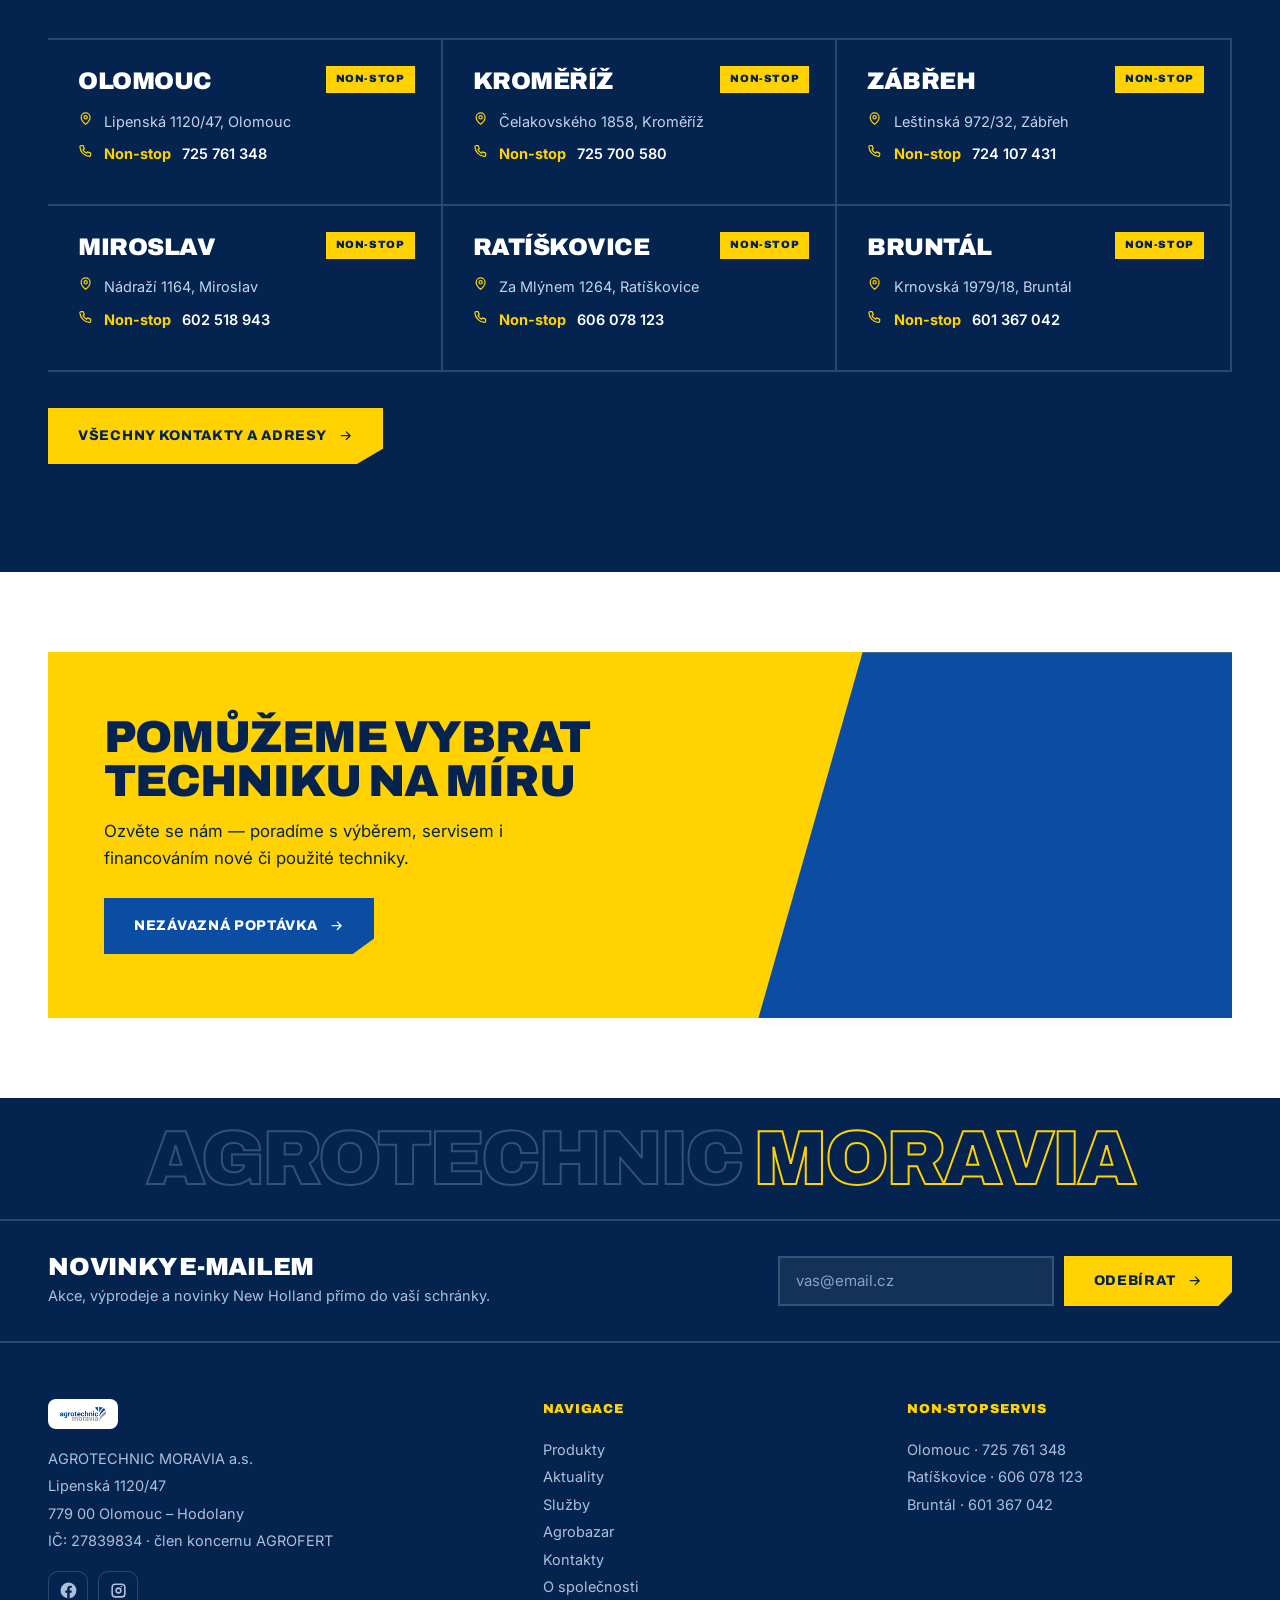
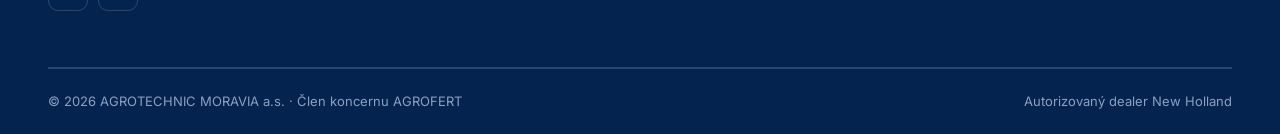
==== commit f7ed5540: "fix: restore original animations, refine brand strip, mobile + topbar fixes - Revert hero/section re" ====
--- a/index.html
+++ b/index.html
@@ -18,8 +18,8 @@
   <div class="container topbar__inner">
     <div class="topbar__left">Člen koncernu <strong style="color:#fff">AGROFERT</strong> · Autorizovaný dealer New Holland</div>
     <div class="topbar__right">
-      <span><span class="dotk">NON-STOP</span> <a href="tel:+420606078123">606 078 123</a></span>
-      <span>Olomouc <a href="tel:+420720997752">720 997 752</a></span>
+      <a class="topbar__soc" href="https://www.facebook.com/agrotechnicmoravia" target="_blank" rel="noopener" aria-label="Facebook"><svg class="ico ico--fill"><use href="#i-fb"/></svg></a>
+      <a class="topbar__soc" href="https://www.instagram.com/agrotechnicmoravia" target="_blank" rel="noopener" aria-label="Instagram"><svg class="ico ico--fill"><use href="#i-ig"/></svg></a>
     </div>
   </div>
 </div>
@@ -52,7 +52,7 @@
   </video>
   <div class="hero__overlay"></div>
   <div class="container hero__inner">
-    <div class="hero__content">
+    <div class="hero__content reveal">
       <span class="kicker">New Holland Agriculture &amp; Construction</span>
       <p class="hero__lead">Autorizovaný dealer a servis techniky <strong>New Holland</strong>.
         Na trhu od roku 2008, šest poboček po Moravě a non-stop servisní zázemí pro vaše stroje.</p>
@@ -72,7 +72,7 @@
 <!-- AGRICULTURE -->
 <section class="section" id="agriculture">
   <div class="container">
-    <div class="shead reveal" data-reveal="left">
+    <div class="shead reveal">
       <span class="shead__idx">01</span>
       <div class="shead__main">
         <span class="shead__eyebrow">Produkty</span>
@@ -81,14 +81,14 @@
       <p class="shead__desc">Kompletní program zemědělské techniky pro hospodářství každé velikosti. Po kliknutí přejdete na portfolio výrobce.</p>
     </div>
 
-    <div class="pcards" id="prodCardsAgri"></div>
+    <div class="pcards reveal" id="prodCardsAgri"></div>
   </div>
 </section>
 
 <!-- CONSTRUCTION -->
 <section class="section section--ink" id="construction">
   <div class="container">
-    <div class="shead reveal" data-reveal="left">
+    <div class="shead reveal">
       <span class="shead__idx">02</span>
       <div class="shead__main">
         <span class="shead__eyebrow">Produkty</span>
@@ -97,7 +97,7 @@
       <p class="shead__desc">Stavební technika pro náročný provoz — od nakladačů po manipulátory.</p>
     </div>
 
-    <div class="pcards" id="prodCardsConstr"></div>
+    <div class="pcards reveal" id="prodCardsConstr"></div>
   </div>
 </section>
 
@@ -121,7 +121,7 @@
       </div>
       <p class="shead__desc">Silné zázemí, oficiální značka a servis po ruce — partner, na kterého se spolehnete.</p>
     </div>
-    <div class="trust" data-stagger="scale">
+    <div class="trust reveal">
       <div class="trust__card"><span class="trust__ico"><svg class="ico"><use href="#i-check"/></svg></span><h4>Autorizovaný dealer New Holland</h4><p>Oficiální prodej, originální díly i záruční servis přímo od značky.</p></div>
       <div class="trust__card"><span class="trust__ico"><svg class="ico"><use href="#i-building"/></svg></span><h4>Člen koncernu AGROFERT</h4><p>Stabilita a zázemí jedné z největších skupin v regionu.</p></div>
       <div class="trust__card"><span class="trust__ico"><svg class="ico"><use href="#i-clock"/></svg></span><h4>Na trhu od roku 2008</h4><p>Zkušenost a kontinuita ověřená každodenní praxí.</p></div>
@@ -135,7 +135,7 @@
 <!-- SERVICES TEASER -->
 <section class="section section--mist" id="sluzby">
   <div class="container">
-    <div class="shead reveal" data-reveal="left">
+    <div class="shead reveal">
       <span class="shead__idx">03</span>
       <div class="shead__main">
         <span class="shead__eyebrow">Služby</span>
@@ -143,7 +143,7 @@
       </div>
       <p class="shead__desc">Autorizovaný servis na šesti pobočkách a komplexní finanční služby při pořízení techniky.</p>
     </div>
-    <div class="svc" data-stagger="up">
+    <div class="svc reveal">
       <div class="svc__item"><span class="svc__no">01</span><h4>Autorizovaný servis</h4><p>Odborné opravy a údržba techniky New Holland na všech pobočkách i v terénu.</p></div>
       <div class="svc__item"><span class="svc__no">02</span><h4>Non-stop výjezd</h4><p>Servisní non-stop linky na pobočkách pro řešení poruch v plné sezóně.</p></div>
       <div class="svc__item"><span class="svc__no">03</span><h4>Náhradní díly</h4><p>Originální díly New Holland skladem i na rychlou objednávku.</p></div>
@@ -156,7 +156,7 @@
 <!-- BRANCHES TEASER -->
 <section class="section section--ink">
   <div class="container">
-    <div class="shead reveal" data-reveal="right">
+    <div class="shead reveal">
       <span class="shead__idx">04</span>
       <div class="shead__main">
         <span class="shead__eyebrow">Síť poboček</span>
@@ -164,11 +164,11 @@
       </div>
       <p class="shead__desc">Šest poboček s provozní dobou Po–Pá 7:00–15:30 a non-stop servisními linkami.</p>
     </div>
-    <div class="locs" data-stagger="up">
-      <div class="loc"><h3>Olomouc</h3><div class="loc__row"><svg class="ico"><use href="#i-pin"/></svg> Lipenská 1120/47, Olomouc</div><div class="loc__row"><svg class="ico"><use href="#i-phone"/></svg> <a href="tel:+420720997752">720 997 752</a></div></div>
-      <div class="loc"><h3>Kroměříž</h3><div class="loc__row"><svg class="ico"><use href="#i-pin"/></svg> Čelakovského 1858, Kroměříž</div><div class="loc__row"><svg class="ico"><use href="#i-phone"/></svg> <a href="tel:+420725700580">725 700 580</a></div></div>
-      <div class="loc"><h3>Zábřeh</h3><div class="loc__row"><svg class="ico"><use href="#i-pin"/></svg> Leštinská 972/32, Zábřeh</div><div class="loc__row"><svg class="ico"><use href="#i-phone"/></svg> <a href="tel:+420583495212">583 495 212</a></div></div>
-      <div class="loc"><h3>Miroslav</h3><div class="loc__row"><svg class="ico"><use href="#i-pin"/></svg> Nádraží 1164, Miroslav</div><div class="loc__row"><svg class="ico"><use href="#i-phone"/></svg> <a href="tel:+420515282611">515 282 611</a></div></div>
+    <div class="locs reveal">
+      <div class="loc"><span class="loc__badge">NON-STOP</span><h3>Olomouc</h3><div class="loc__row"><svg class="ico"><use href="#i-pin"/></svg> Lipenská 1120/47, Olomouc</div><div class="loc__row"><svg class="ico"><use href="#i-phone"/></svg> <span class="loc__nonstop">Non-stop</span> <a href="tel:+420725761348">725 761 348</a></div></div>
+      <div class="loc"><span class="loc__badge">NON-STOP</span><h3>Kroměříž</h3><div class="loc__row"><svg class="ico"><use href="#i-pin"/></svg> Čelakovského 1858, Kroměříž</div><div class="loc__row"><svg class="ico"><use href="#i-phone"/></svg> <span class="loc__nonstop">Non-stop</span> <a href="tel:+420725700580">725 700 580</a></div></div>
+      <div class="loc"><span class="loc__badge">NON-STOP</span><h3>Zábřeh</h3><div class="loc__row"><svg class="ico"><use href="#i-pin"/></svg> Leštinská 972/32, Zábřeh</div><div class="loc__row"><svg class="ico"><use href="#i-phone"/></svg> <span class="loc__nonstop">Non-stop</span> <a href="tel:+420724107431">724 107 431</a></div></div>
+      <div class="loc"><span class="loc__badge">NON-STOP</span><h3>Miroslav</h3><div class="loc__row"><svg class="ico"><use href="#i-pin"/></svg> Nádraží 1164, Miroslav</div><div class="loc__row"><svg class="ico"><use href="#i-phone"/></svg> <span class="loc__nonstop">Non-stop</span> <a href="tel:+420602518943">602 518 943</a></div></div>
       <div class="loc"><span class="loc__badge">NON-STOP</span><h3>Ratíškovice</h3><div class="loc__row"><svg class="ico"><use href="#i-pin"/></svg> Za Mlýnem 1264, Ratíškovice</div><div class="loc__row"><svg class="ico"><use href="#i-phone"/></svg> <span class="loc__nonstop">Non-stop</span> <a href="tel:+420606078123">606 078 123</a></div></div>
       <div class="loc"><span class="loc__badge">NON-STOP</span><h3>Bruntál</h3><div class="loc__row"><svg class="ico"><use href="#i-pin"/></svg> Krnovská 1979/18, Bruntál</div><div class="loc__row"><svg class="ico"><use href="#i-phone"/></svg> <span class="loc__nonstop">Non-stop</span> <a href="tel:+420601367042">601 367 042</a></div></div>
     </div>
@@ -179,7 +179,7 @@
 <!-- CTA -->
 <section class="section section--tight">
   <div class="container">
-    <div class="cta reveal" data-reveal="blur">
+    <div class="cta reveal">
       <div class="cta__in">
         <h2>Pomůžeme vybrat techniku na míru</h2>
         <p>Ozvěte se nám — poradíme s výběrem, servisem i financováním nové či použité techniky.</p>
--- a/styles.css
+++ b/styles.css
@@ -50,9 +50,16 @@
 .topbar__inner{display:flex;justify-content:space-between;align-items:center;height:38px;gap:18px}
 .topbar a{color:#fff;font-weight:600}
 .topbar a:hover{color:var(--nh-yellow)}
-.topbar__right{display:flex;gap:20px;align-items:center}
+.topbar__right{display:flex;gap:14px;align-items:center}
 .topbar .dotk{color:var(--nh-yellow);font-weight:700}
-@media(max-width:720px){.topbar__inner{justify-content:center}.topbar__left{display:none}}
+.topbar__soc{display:inline-flex;align-items:center;justify-content:center;color:#cdd9ec;transition:color .2s var(--ease),transform .2s var(--ease)}
+.topbar__soc .ico{width:17px;height:17px}
+.topbar__soc:hover{color:var(--nh-yellow);transform:translateY(-1px)}
+@media(max-width:720px){
+  .topbar__inner{justify-content:space-between;gap:10px}
+  .topbar__left{display:block;font-size:11px;white-space:nowrap;overflow:hidden;text-overflow:ellipsis;flex:1;min-width:0}
+  .topbar__right{flex:none}
+}
 
 /* ---------------- NAV ---------------- */
 .nav{position:sticky;top:0;z-index:60;background:var(--nh-blue);color:#fff;border-bottom:3px solid var(--nh-yellow)}
@@ -164,24 +171,25 @@
 @media(hover:none),(max-width:880px){.pfloat{display:none}}
 
 /* ---------------- BRAND STRIP (clickable logos, frameless) ---------------- */
-.brands{padding:56px 0 60px;background:#fff;border-top:1px solid var(--line);border-bottom:1px solid var(--line)}
-.brands__lead{display:flex;flex-direction:column;gap:8px;margin-bottom:30px}
+.brands{padding:38px 0 40px;background:#fff;border-top:1px solid var(--line);border-bottom:1px solid var(--line)}
+.brands__lead{display:flex;flex-direction:column;gap:8px;margin-bottom:22px}
 .brands__eyebrow{font-family:'Archivo';font-weight:800;font-size:12.5px;text-transform:uppercase;letter-spacing:.18em;color:var(--nh-blue);display:inline-flex;align-items:center;gap:10px}
 .brands__eyebrow::before{content:"";width:34px;height:3px;background:var(--nh-yellow)}
 .brands__note{color:var(--ink-soft);max-width:560px;font-size:15px}
 
 .marquee{overflow:hidden;mask-image:linear-gradient(90deg,transparent,#000 6%,#000 94%,transparent);-webkit-mask-image:linear-gradient(90deg,transparent,#000 6%,#000 94%,transparent)}
-.marquee__track{display:flex;align-items:center;width:max-content;gap:14px;padding:4px 0;animation:scrollx 46s linear infinite}
-.marquee:hover .marquee__track,.marquee:focus-within .marquee__track{animation-play-state:paused}
-@keyframes scrollx{to{transform:translateX(calc(-50% - 7px))}}
+/* spacing via item margin (not flex gap) so the duplicated half loops seamlessly at -50% */
+.marquee__track{display:flex;align-items:center;width:max-content;will-change:transform;animation:scrollx 48s linear infinite}
+.marquee:hover .marquee__track{animation-play-state:paused}
+@keyframes scrollx{from{transform:translate3d(0,0,0)}to{transform:translate3d(-50%,0,0)}}
 
 /* frameless logo cell — original colours, no card */
 .blogo{
-  flex:0 0 auto;display:grid;place-items:center;width:180px;height:88px;padding:0 22px;border-radius:12px;
+  flex:0 0 auto;display:grid;place-items:center;width:150px;height:72px;padding:0 12px;margin:0 12px;border-radius:12px;
   transition:transform .35s var(--ease),background .35s var(--ease)
 }
-.blogo img{max-width:100%;max-height:46px;width:auto;height:auto;object-fit:contain;
-  opacity:.78;transition:opacity .35s var(--ease)}
+.blogo img{max-width:100%;max-height:56px;width:auto;height:auto;object-fit:contain;
+  opacity:.82;transition:opacity .35s var(--ease)}
 .blogo__name{display:none;font-family:'Archivo';font-weight:900;font-size:1.15rem;text-transform:uppercase;letter-spacing:-.01em;color:var(--nh-blue);text-align:center;line-height:1}
 /* wordmark cells (no official file yet) */
 .blogo--text .blogo__name{display:block}
@@ -193,7 +201,7 @@
 .blogo:hover img,.blogo:focus-visible img{opacity:1}
 .blogo:focus-visible{box-shadow:0 0 0 3px var(--nh-yellow)}
 .blogo--text:hover .blogo__name,.blogo--text:focus-visible .blogo__name{color:var(--nh-blue-700)}
-@media(max-width:640px){.blogo{width:146px;height:76px;padding:0 16px}.blogo img{max-height:40px}}
+@media(max-width:640px){.blogo{width:130px;height:62px;padding:0 10px;margin:0 8px}.blogo img{max-height:46px}}
 
 /* ---------------- SERVICES (numbered two-col) ---------------- */
 .svc{display:grid;grid-template-columns:repeat(2,1fr);gap:0;border-top:2px solid var(--line)}
@@ -299,7 +307,7 @@
 /* ---------------- FOOTER ---------------- */
 .footer{background:var(--nh-blue-900);color:#fff;padding:0}
 .footer__word{border-bottom:2px solid var(--line-blue);overflow:hidden}
-.footer__word b{display:block;font-family:'Archivo';font-weight:900;font-size:clamp(1.6rem,6vw,5.6rem);line-height:.9;text-transform:uppercase;letter-spacing:-.04em;color:transparent;-webkit-text-stroke:2px rgba(255,255,255,.2);padding:26px 0;white-space:nowrap}
+.footer__word b{display:block;text-align:center;font-family:'Archivo';font-weight:900;font-size:clamp(1.6rem,6vw,5.6rem);line-height:.9;text-transform:uppercase;letter-spacing:-.04em;color:transparent;-webkit-text-stroke:2px rgba(255,255,255,.2);padding:26px 0;white-space:nowrap}
 @media(max-width:600px){.footer__word b{white-space:normal}}
 .footer__word b .yellow{-webkit-text-stroke-color:var(--nh-yellow);color:transparent}
 .footer__main{display:grid;grid-template-columns:1.4fr 1fr 1fr;gap:40px;padding:56px 0}
@@ -337,26 +345,8 @@
 @media(max-width:1024px){.nav-backdrop{display:block}}
 
 /* ---------------- REVEAL ---------------- */
-.reveal{opacity:0;transform:translateY(26px);transition:opacity .7s ease,transform .9s var(--ease),filter .8s ease}
-.reveal.in{opacity:1;transform:none;filter:none}
-/* directional + character variants (set via data-reveal) */
-.reveal[data-reveal="left"]{transform:translateX(-46px)}
-.reveal[data-reveal="right"]{transform:translateX(46px)}
-.reveal[data-reveal="scale"]{transform:translateY(30px) scale(.93)}
-.reveal[data-reveal="blur"]{transform:translateY(14px);filter:blur(16px)}
-/* clip-wipe: content sits in place, a mask sweeps left→right */
-.reveal[data-reveal="clip"]{opacity:1;transform:none;clip-path:inset(0 100% 0 0)}
-.reveal[data-reveal="clip"].in{clip-path:inset(0 0 0 0);transition:clip-path .9s var(--ease)}
-
-/* ---- HERO load orchestration (plays immediately, no scroll) ---- */
-.hero__content > *{opacity:0;animation:heroRise .9s var(--ease) both}
-.hero__content > .kicker{animation-delay:.15s}
-.hero__content > .hero__lead{animation-delay:.30s}
-.hero__content > .hero__actions{animation-delay:.45s}
-.hero__content > .hero__stats{animation-delay:.60s}
-.hero__content > .kicker::before{transform-origin:left;animation:barGrow .7s var(--ease) .5s both}
-@keyframes heroRise{from{opacity:0;transform:translateY(30px)}to{opacity:1;transform:none}}
-@keyframes barGrow{from{transform:scaleX(0)}to{transform:scaleX(1)}}
+.reveal{opacity:0;transform:translateY(18px);transition:opacity .6s ease,transform .7s cubic-bezier(.22,.61,.36,1)}
+.reveal.in{opacity:1;transform:none}
 
 /* image fallback */
 .img-fallback{background:linear-gradient(135deg,var(--nh-blue),var(--nh-blue-900))!important;position:relative}
@@ -364,9 +354,7 @@
 
 @media(prefers-reduced-motion:reduce){
   *{animation:none!important;transition:none!important}
-  .reveal{opacity:1;transform:none;filter:none;clip-path:none}
-  .hero__content > *{opacity:1;transform:none}
-  .hero__content > .kicker::before{transform:none}
+  .reveal{opacity:1;transform:none}
 }
 
 @media(max-width:640px){.section{padding:72px 0}.cta::before{display:none}}
@@ -407,7 +395,7 @@
 /* ---------------- PRODUCTS MEGA-DROPDOWN ---------------- */
 .nav__item--drop{position:static;display:flex;align-items:center}
 .nav__item--drop .caret{background:none;border:0;color:#dbe6f5;cursor:pointer;font-size:11px;padding:10px 10px 10px 2px;transition:.25s var(--ease);line-height:1}
-.nav__item--drop:hover .caret{color:#fff;transform:rotate(180deg)}
+@media(hover:hover){.nav__item--drop:hover .caret{color:#fff;transform:rotate(180deg)}}
 .dropdown{position:absolute;left:0;right:0;top:100%;z-index:70;background:#fff;color:var(--ink);
   box-shadow:0 34px 60px -22px rgba(4,36,79,.5);border-bottom:4px solid var(--nh-yellow);
   opacity:0;visibility:hidden;transform:translateY(10px);transition:.25s var(--ease);max-height:82vh;overflow:auto}
@@ -538,7 +526,7 @@
 .footer__social .ico{width:19px;height:19px}
 
 .footer__news{border-bottom:2px solid var(--line-blue)}
-.footer__news-in{display:flex;align-items:center;justify-content:space-between;gap:32px;flex-wrap:wrap;padding:34px 0}
+.footer__news-in{display:flex;align-items:center;justify-content:space-between;gap:32px;flex-wrap:wrap;padding:34px 28px}
 .footer__news-h{font-family:'Archivo';font-weight:900;text-transform:uppercase;font-size:1.55rem;color:#fff;letter-spacing:-.01em}
 .footer__news-in p{color:#aebfda;font-size:14.5px;margin-top:4px}
 .newsletter{display:flex;gap:10px;flex-wrap:wrap;position:relative;align-items:stretch}
@@ -548,7 +536,7 @@
 .newsletter .btn{padding-top:0;padding-bottom:0;height:50px}
 .newsletter__note{position:absolute;top:100%;left:0;margin-top:8px;color:var(--nh-yellow);font-size:13px;font-weight:600}
 @media(max-width:640px){
-  .footer__news-in{flex-direction:column;align-items:flex-start;gap:18px;padding:26px 0}
+  .footer__news-in{flex-direction:column;align-items:flex-start;gap:18px;padding:26px 22px}
   .newsletter{width:100%}
   .newsletter input{min-width:0;flex:1}
 }
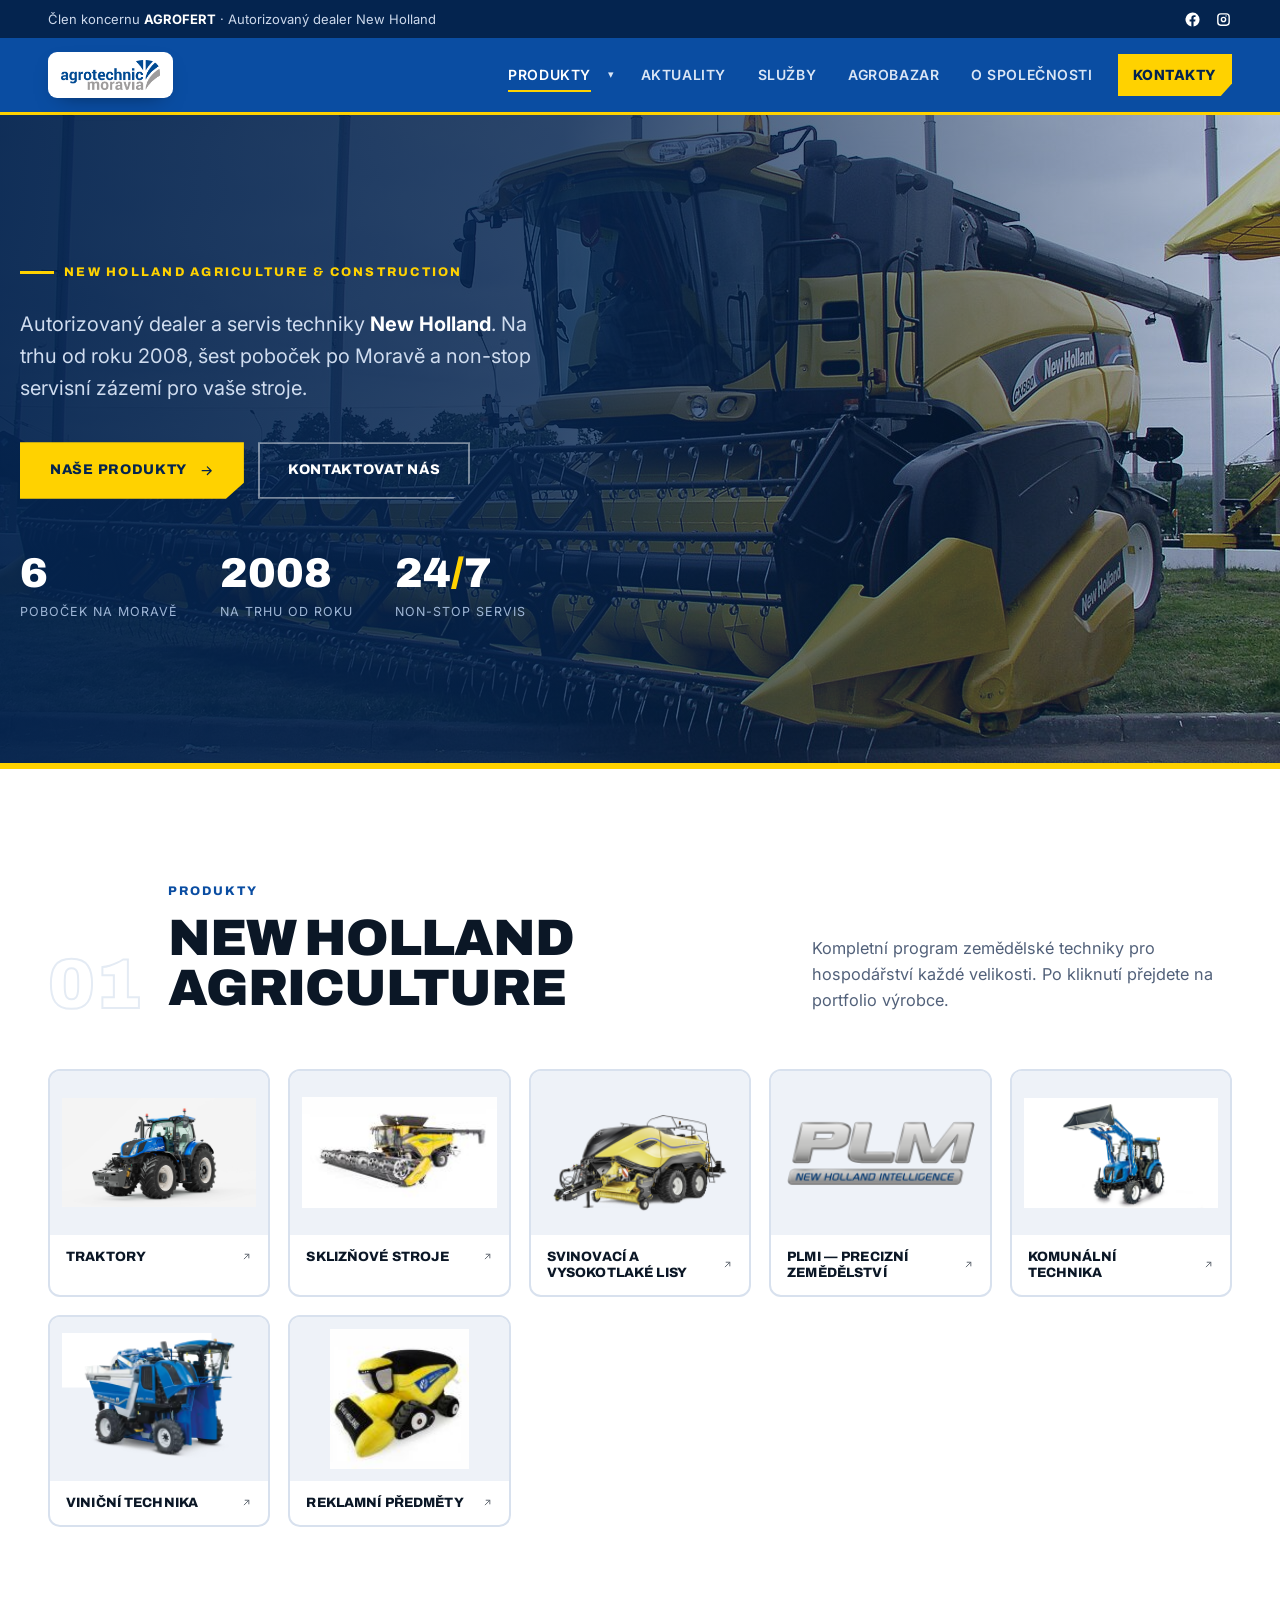
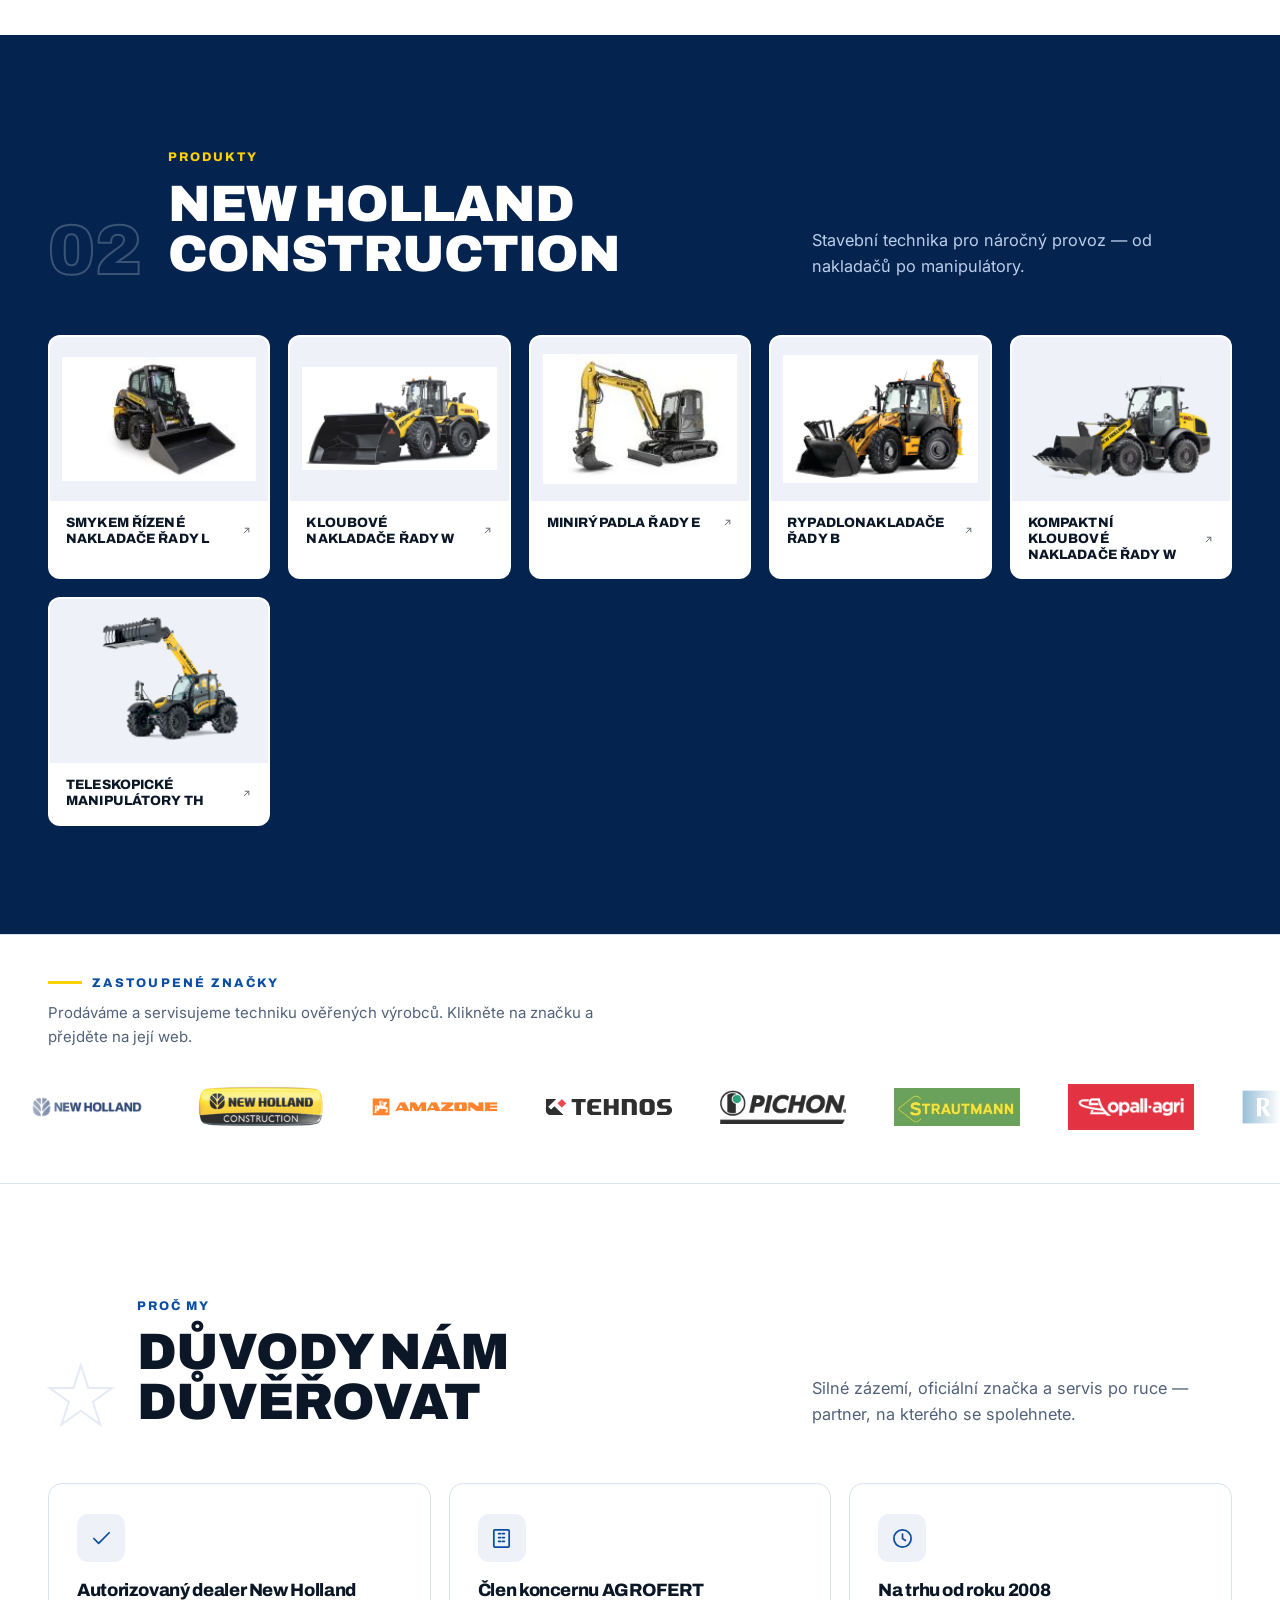
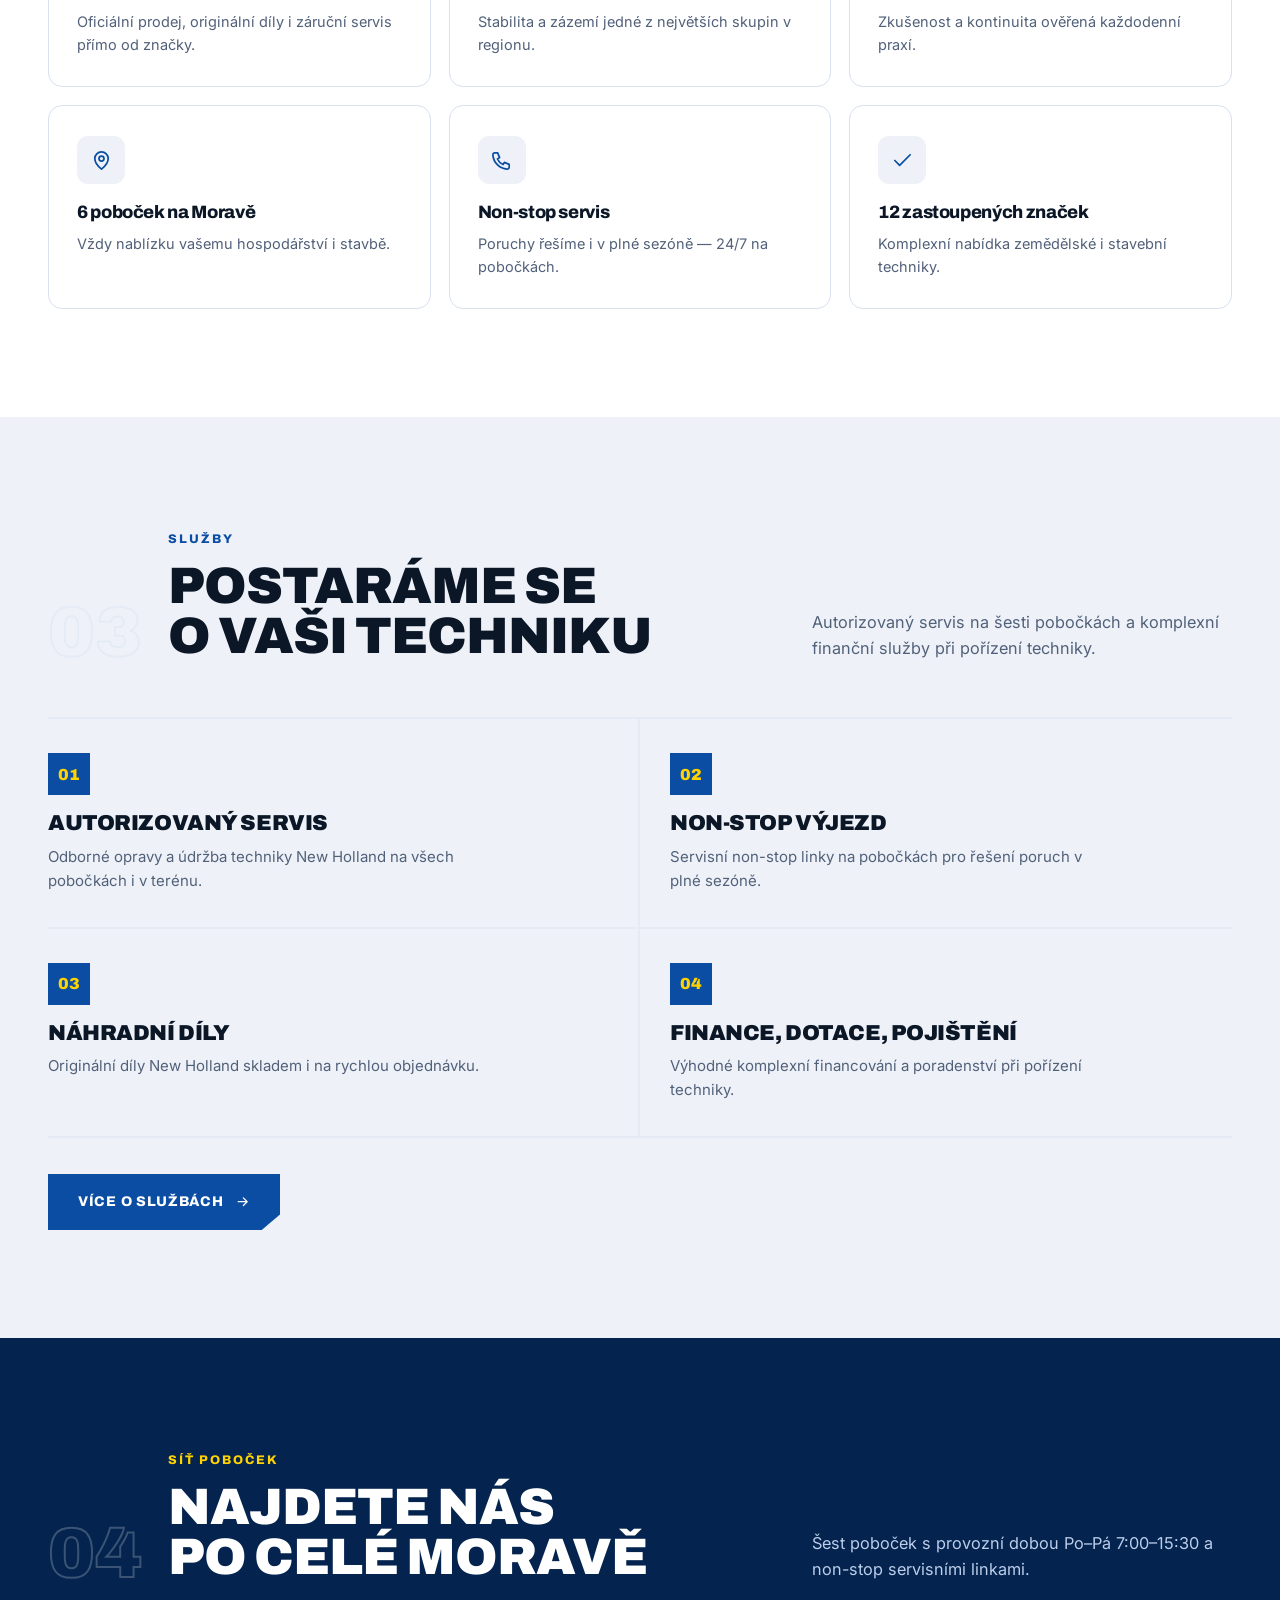
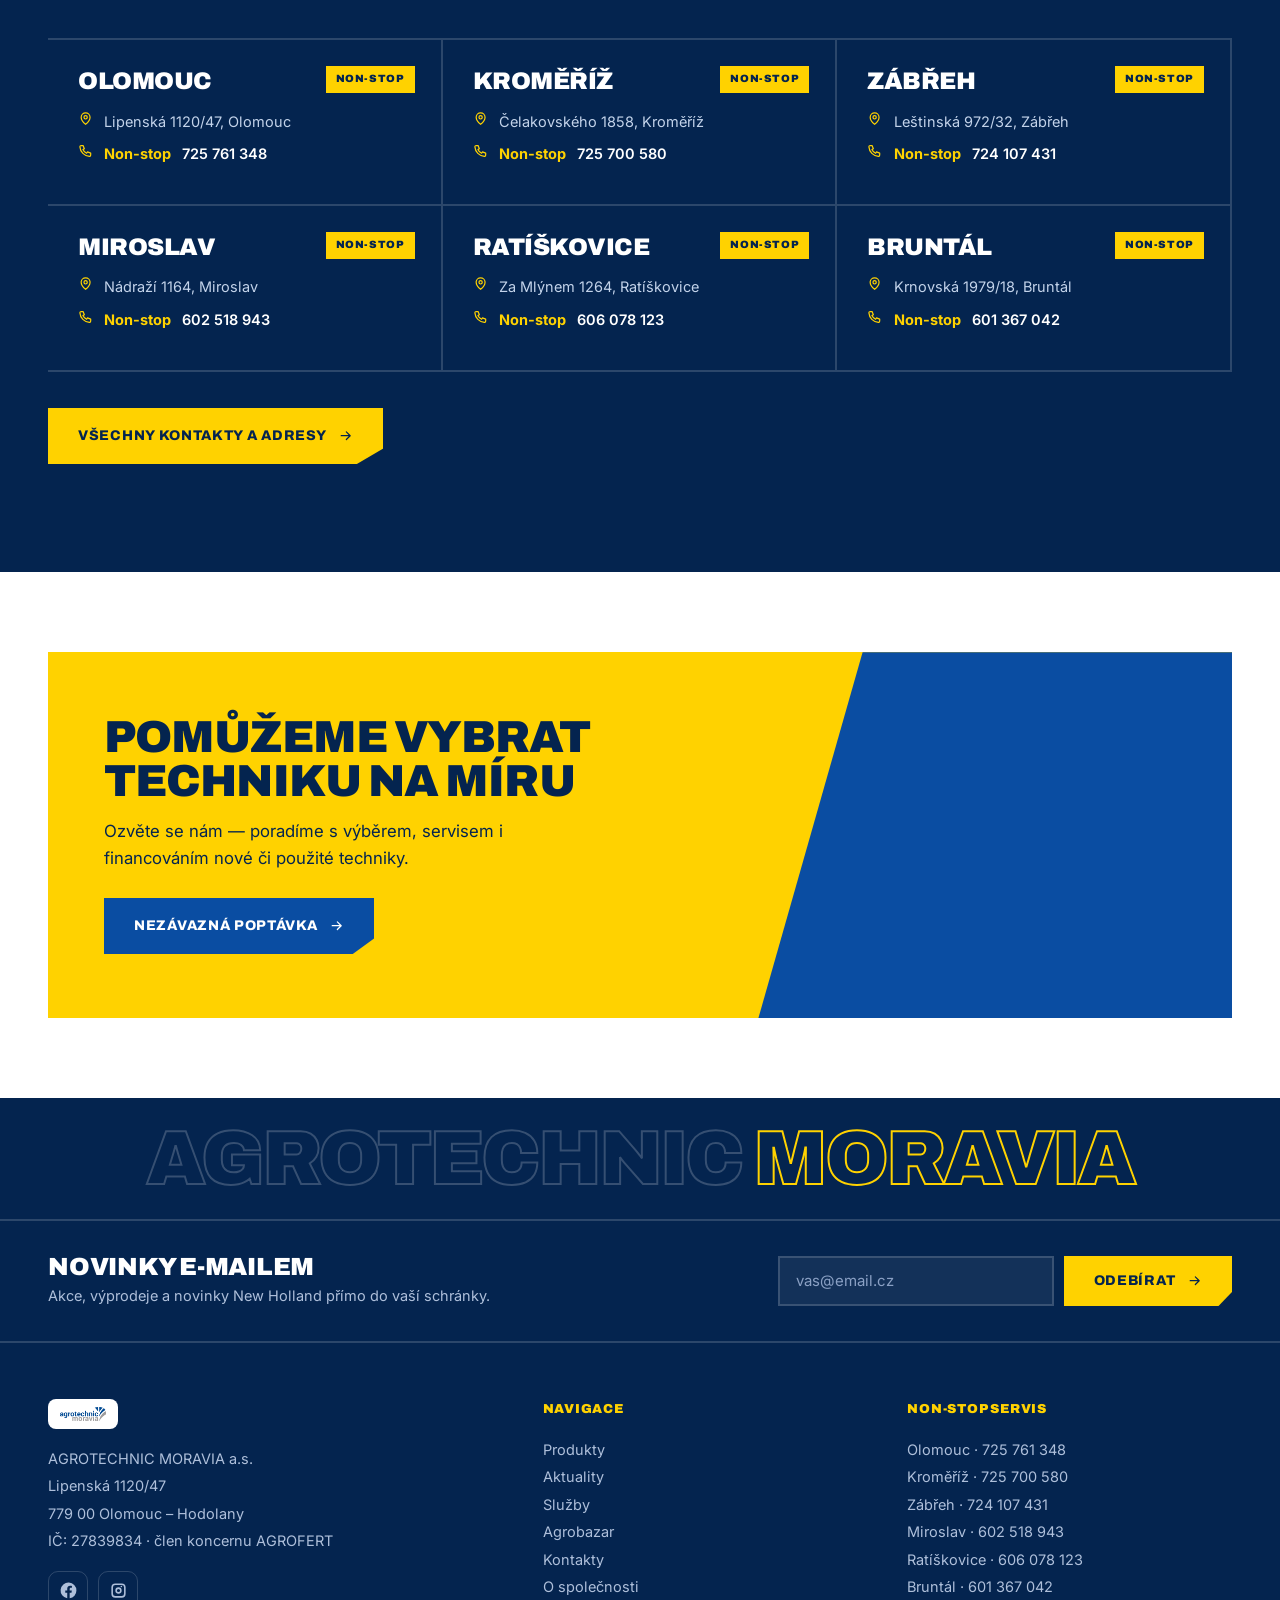
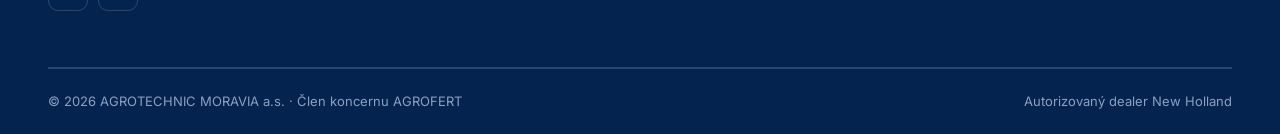
==== commit 0d10391d: "feat(seo): non-stop consistency, JSON-LD, per-page meta, sitemap/robots - Unify non-stop: all six br" ====
--- a/index.html
+++ b/index.html
@@ -4,11 +4,111 @@
 <meta charset="UTF-8" />
 <meta name="viewport" content="width=device-width, initial-scale=1.0" />
 <meta name="description" content="AGROTECHNIC MORAVIA a.s. — autorizovaný dealer a servis techniky New Holland Agriculture i Construction. Člen koncernu AGROFERT. Šest poboček na Moravě." />
+<meta name="keywords" content="New Holland, zemědělská technika, stavební technika, traktory, servis, náhradní díly, Morava, AGROTECHNIC MORAVIA" />
+<meta name="author" content="AGROTECHNIC MORAVIA a.s." />
+<meta name="robots" content="index, follow" />
+<!-- canonical + og:url: current live adresa (GitHub Pages). Po napojení vlastní domény přepiš na https://www.agrotechnicmoravia.cz/ -->
+<link rel="canonical" href="https://malaveselahranolka.github.io/agrotechnic-moravia/" />
 <title>AGROTECHNIC MORAVIA a.s. — New Holland Agriculture &amp; Construction</title>
+
+<!-- Open Graph (Facebook, LinkedIn, Messenger) -->
+<meta property="og:type" content="website" />
+<meta property="og:locale" content="cs_CZ" />
+<meta property="og:site_name" content="AGROTECHNIC MORAVIA a.s." />
+<meta property="og:title" content="AGROTECHNIC MORAVIA — Autorizovaný dealer New Holland" />
+<meta property="og:description" content="Prodej a servis techniky New Holland na Moravě. 6 poboček, non-stop servis 24/7, na trhu od roku 2008." />
+<meta property="og:url" content="https://malaveselahranolka.github.io/agrotechnic-moravia/" />
+<meta property="og:image" content="https://malaveselahranolka.github.io/agrotechnic-moravia/assets/img/combine-cx880.jpg" />
+<meta property="og:image:width" content="1280" />
+<meta property="og:image:height" content="958" />
+<meta property="og:image:alt" content="Kombajn New Holland při sklizni" />
+
+<!-- Twitter / X -->
+<meta name="twitter:card" content="summary_large_image" />
+<meta name="twitter:title" content="AGROTECHNIC MORAVIA — Autorizovaný dealer New Holland" />
+<meta name="twitter:description" content="Prodej a servis techniky New Holland na Moravě. 6 poboček, non-stop servis 24/7." />
+<meta name="twitter:image" content="https://malaveselahranolka.github.io/agrotechnic-moravia/assets/img/combine-cx880.jpg" />
 <link rel="icon" type="image/svg+xml" href="assets/fan.svg" />
 <link rel="preconnect" href="https://fonts.googleapis.com" />
 <link rel="preconnect" href="https://fonts.gstatic.com" crossorigin />
 <link href="https://fonts.googleapis.com/css2?family=Archivo:wght@500;600;700;800;900&family=Inter:wght@400;500;600&display=swap" rel="stylesheet" />
+
+<!-- Strukturovaná data (JSON-LD) — firma + 6 poboček s non-stop linkami pro Google -->
+<script type="application/ld+json">
+{
+  "@context": "https://schema.org",
+  "@type": "Organization",
+  "@id": "https://malaveselahranolka.github.io/agrotechnic-moravia/#organization",
+  "name": "AGROTECHNIC MORAVIA a.s.",
+  "url": "https://malaveselahranolka.github.io/agrotechnic-moravia/",
+  "logo": "https://malaveselahranolka.github.io/agrotechnic-moravia/logo.png",
+  "image": "https://malaveselahranolka.github.io/agrotechnic-moravia/assets/img/combine-cx880.jpg",
+  "description": "Autorizovaný dealer a servis techniky New Holland Agriculture i Construction na Moravě. Prodej, originální díly a non-stop servis na šesti pobočkách.",
+  "foundingDate": "2008",
+  "vatID": "CZ27839834",
+  "sameAs": [
+    "https://www.facebook.com/agrotechnicmoravia",
+    "https://www.instagram.com/agrotechnicmoravia"
+  ],
+  "address": {
+    "@type": "PostalAddress",
+    "streetAddress": "Lipenská 1120/47",
+    "addressLocality": "Olomouc – Hodolany",
+    "postalCode": "779 00",
+    "addressCountry": "CZ"
+  },
+  "department": [
+    {
+      "@type": "LocalBusiness",
+      "name": "AGROTECHNIC MORAVIA — Olomouc (sídlo)",
+      "telephone": "+420725761348",
+      "address": { "@type": "PostalAddress", "streetAddress": "Lipenská 1120/47", "addressLocality": "Olomouc – Hodolany", "postalCode": "779 00", "addressCountry": "CZ" },
+      "geo": { "@type": "GeoCoordinates", "latitude": 49.5914, "longitude": 17.2997 },
+      "openingHoursSpecification": [{ "@type": "OpeningHoursSpecification", "dayOfWeek": ["Monday","Tuesday","Wednesday","Thursday","Friday"], "opens": "07:00", "closes": "15:30" }]
+    },
+    {
+      "@type": "LocalBusiness",
+      "name": "AGROTECHNIC MORAVIA — Kroměříž",
+      "telephone": "+420725700580",
+      "address": { "@type": "PostalAddress", "streetAddress": "Čelakovského 1858", "addressLocality": "Kroměříž", "postalCode": "767 01", "addressCountry": "CZ" },
+      "geo": { "@type": "GeoCoordinates", "latitude": 49.3031, "longitude": 17.4092 },
+      "openingHoursSpecification": [{ "@type": "OpeningHoursSpecification", "dayOfWeek": ["Monday","Tuesday","Wednesday","Thursday","Friday"], "opens": "07:00", "closes": "15:30" }]
+    },
+    {
+      "@type": "LocalBusiness",
+      "name": "AGROTECHNIC MORAVIA — Zábřeh",
+      "telephone": "+420724107431",
+      "address": { "@type": "PostalAddress", "streetAddress": "Leštinská 972/32", "addressLocality": "Zábřeh", "postalCode": "789 01", "addressCountry": "CZ" },
+      "geo": { "@type": "GeoCoordinates", "latitude": 49.8750, "longitude": 16.8944 },
+      "openingHoursSpecification": [{ "@type": "OpeningHoursSpecification", "dayOfWeek": ["Monday","Tuesday","Wednesday","Thursday","Friday"], "opens": "07:00", "closes": "15:30" }]
+    },
+    {
+      "@type": "LocalBusiness",
+      "name": "AGROTECHNIC MORAVIA — Miroslav",
+      "telephone": "+420602518943",
+      "address": { "@type": "PostalAddress", "streetAddress": "Nádraží 1164", "addressLocality": "Miroslav", "postalCode": "671 72", "addressCountry": "CZ" },
+      "geo": { "@type": "GeoCoordinates", "latitude": 48.9358, "longitude": 16.3611 },
+      "openingHoursSpecification": [{ "@type": "OpeningHoursSpecification", "dayOfWeek": ["Monday","Tuesday","Wednesday","Thursday","Friday"], "opens": "07:00", "closes": "15:30" }]
+    },
+    {
+      "@type": "LocalBusiness",
+      "name": "AGROTECHNIC MORAVIA — Ratíškovice (NON-STOP)",
+      "telephone": "+420606078123",
+      "address": { "@type": "PostalAddress", "streetAddress": "Za Mlýnem 1264", "addressLocality": "Ratíškovice", "postalCode": "696 02", "addressCountry": "CZ" },
+      "geo": { "@type": "GeoCoordinates", "latitude": 48.9180, "longitude": 17.1558 },
+      "openingHoursSpecification": [{ "@type": "OpeningHoursSpecification", "dayOfWeek": ["Monday","Tuesday","Wednesday","Thursday","Friday"], "opens": "07:00", "closes": "15:30" }]
+    },
+    {
+      "@type": "LocalBusiness",
+      "name": "AGROTECHNIC MORAVIA — Bruntál (NON-STOP)",
+      "telephone": "+420601367042",
+      "address": { "@type": "PostalAddress", "streetAddress": "Krnovská 1979/18", "addressLocality": "Bruntál", "postalCode": "792 01", "addressCountry": "CZ" },
+      "geo": { "@type": "GeoCoordinates", "latitude": 49.9972, "longitude": 17.4765 },
+      "openingHoursSpecification": [{ "@type": "OpeningHoursSpecification", "dayOfWeek": ["Monday","Tuesday","Wednesday","Thursday","Friday"], "opens": "07:00", "closes": "15:30" }]
+    }
+  ]
+}
+</script>
 <link rel="stylesheet" href="styles.css" />
 </head>
 <body>
@@ -53,6 +153,7 @@
   <div class="hero__overlay"></div>
   <div class="container hero__inner">
     <div class="hero__content reveal">
+      <h1 class="sr-only">Autorizovaný dealer a servis techniky New Holland na Moravě</h1>
       <span class="kicker">New Holland Agriculture &amp; Construction</span>
       <p class="hero__lead">Autorizovaný dealer a servis techniky <strong>New Holland</strong>.
         Na trhu od roku 2008, šest poboček po Moravě a non-stop servisní zázemí pro vaše stroje.</p>
@@ -211,6 +312,9 @@
       <div>
         <h5>Non-stop servis</h5>
         <a href="tel:+420725761348">Olomouc · 725 761 348</a>
+        <a href="tel:+420725700580">Kroměříž · 725 700 580</a>
+        <a href="tel:+420724107431">Zábřeh · 724 107 431</a>
+        <a href="tel:+420602518943">Miroslav · 602 518 943</a>
         <a href="tel:+420606078123">Ratíškovice · 606 078 123</a>
         <a href="tel:+420601367042">Bruntál · 601 367 042</a>
       </div>
--- a/styles.css
+++ b/styles.css
@@ -44,6 +44,8 @@
 /* highlighter marker */
 .mark{background:linear-gradient(transparent 62%, var(--nh-yellow) 62%);padding:0 .06em}
 .yellow{color:var(--nh-yellow)}
+/* visually hidden but readable by search engines / screen readers */
+.sr-only{position:absolute;width:1px;height:1px;padding:0;margin:-1px;overflow:hidden;clip:rect(0 0 0 0);white-space:nowrap;border:0}
 
 /* ---------------- TOPBAR ---------------- */
 .topbar{background:var(--nh-blue-900);color:#cdd9ec;font-size:13px}
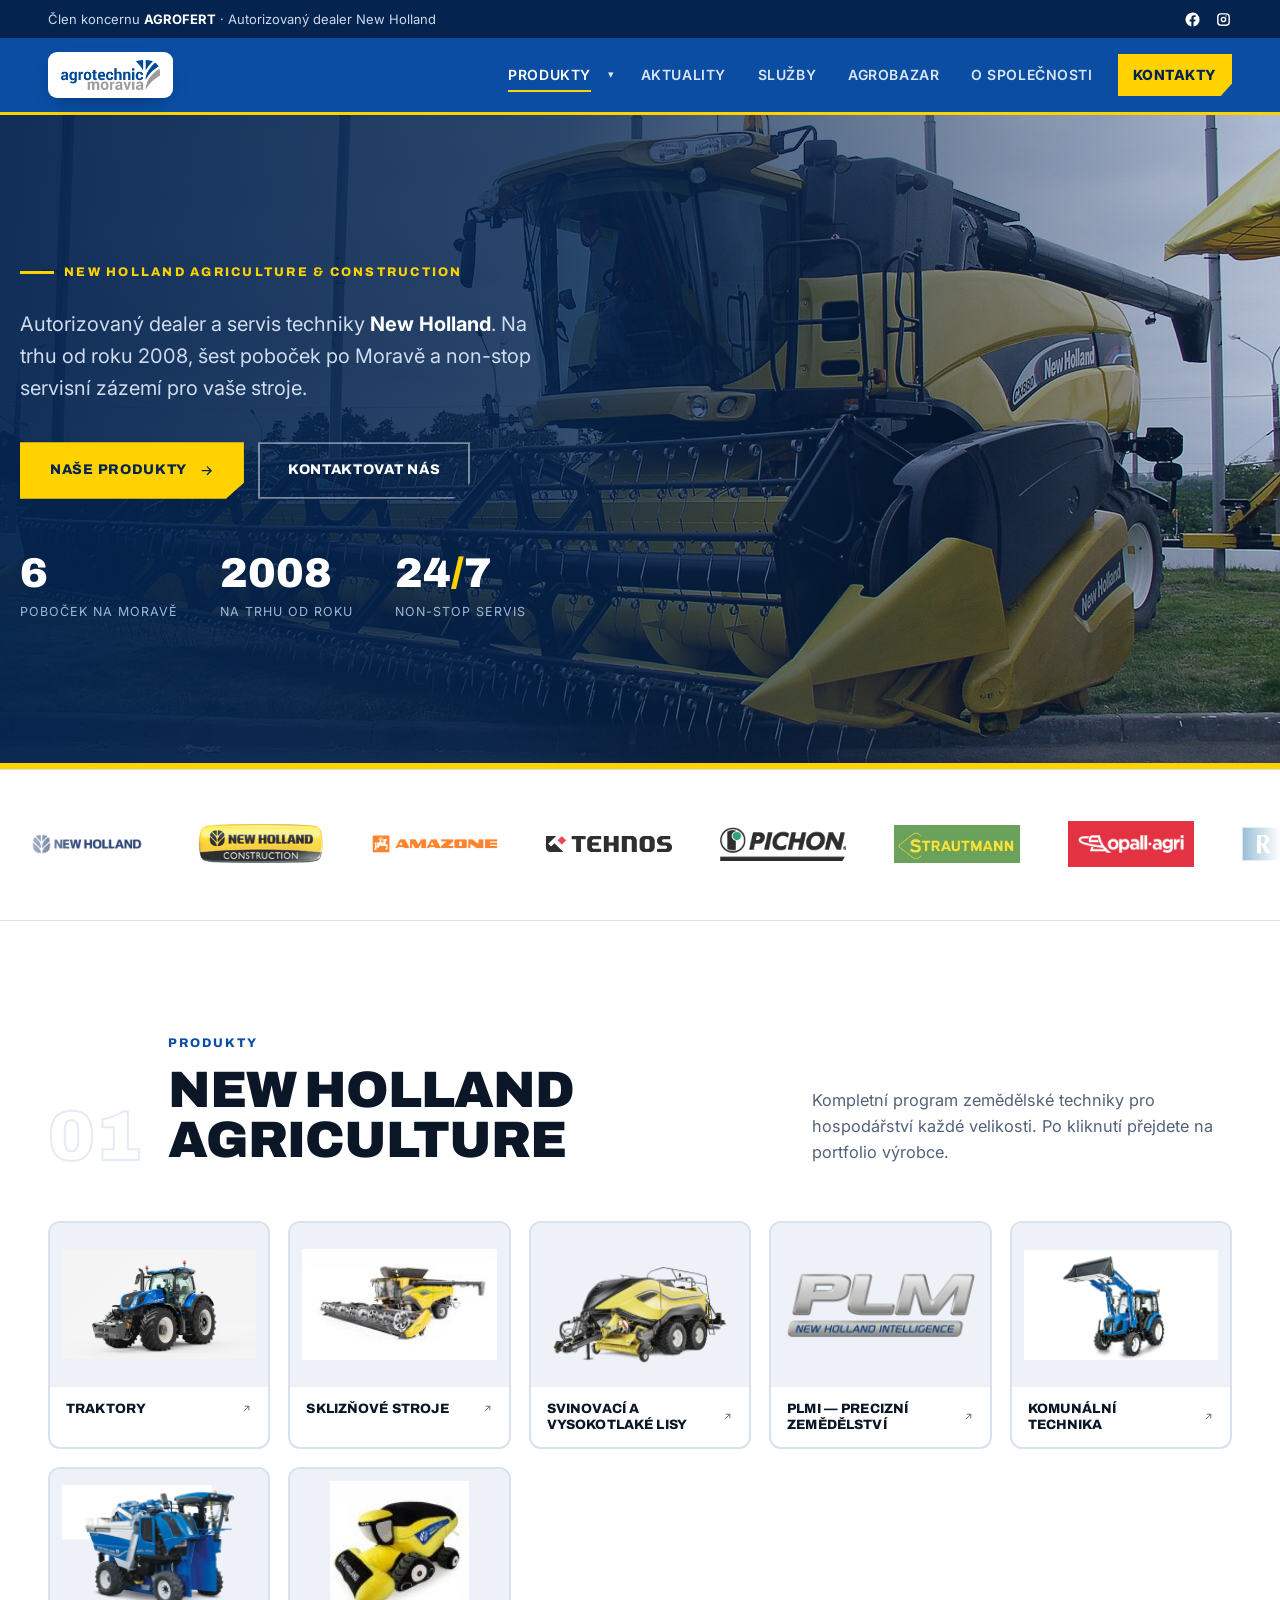
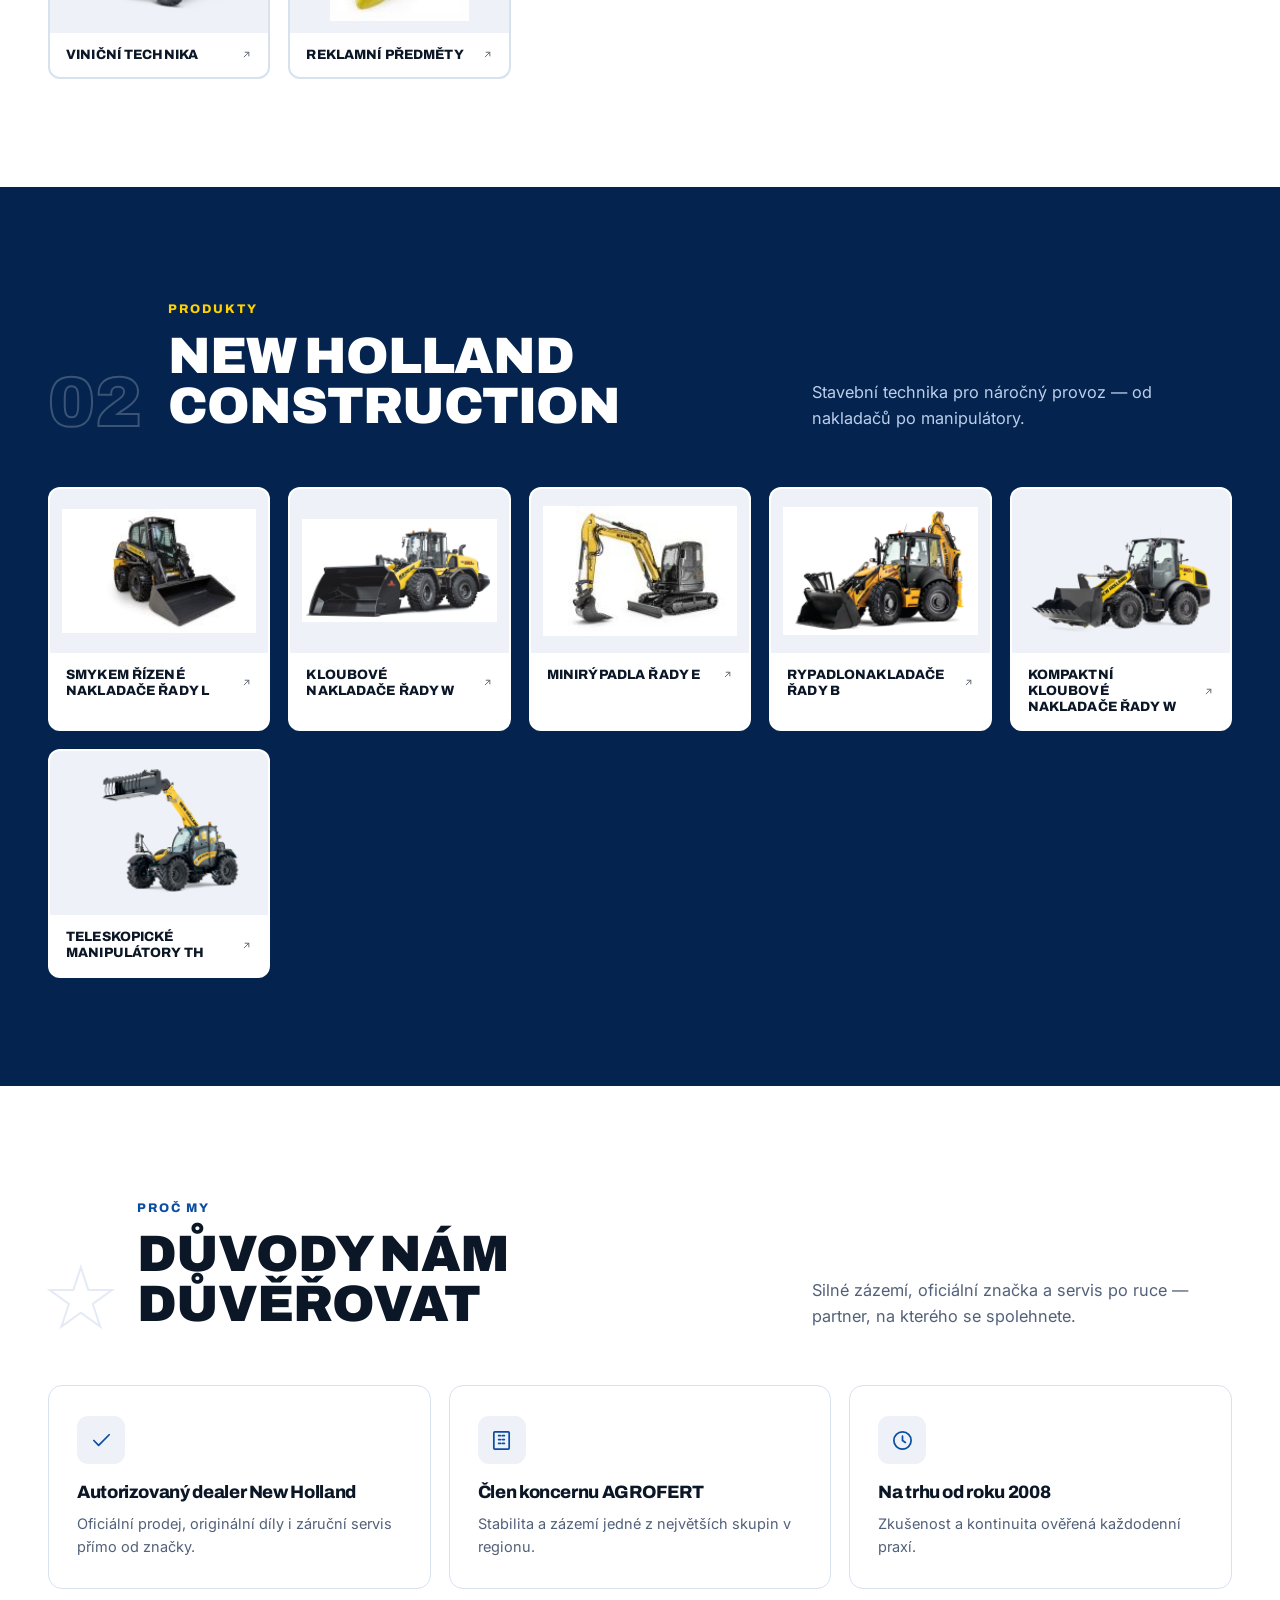
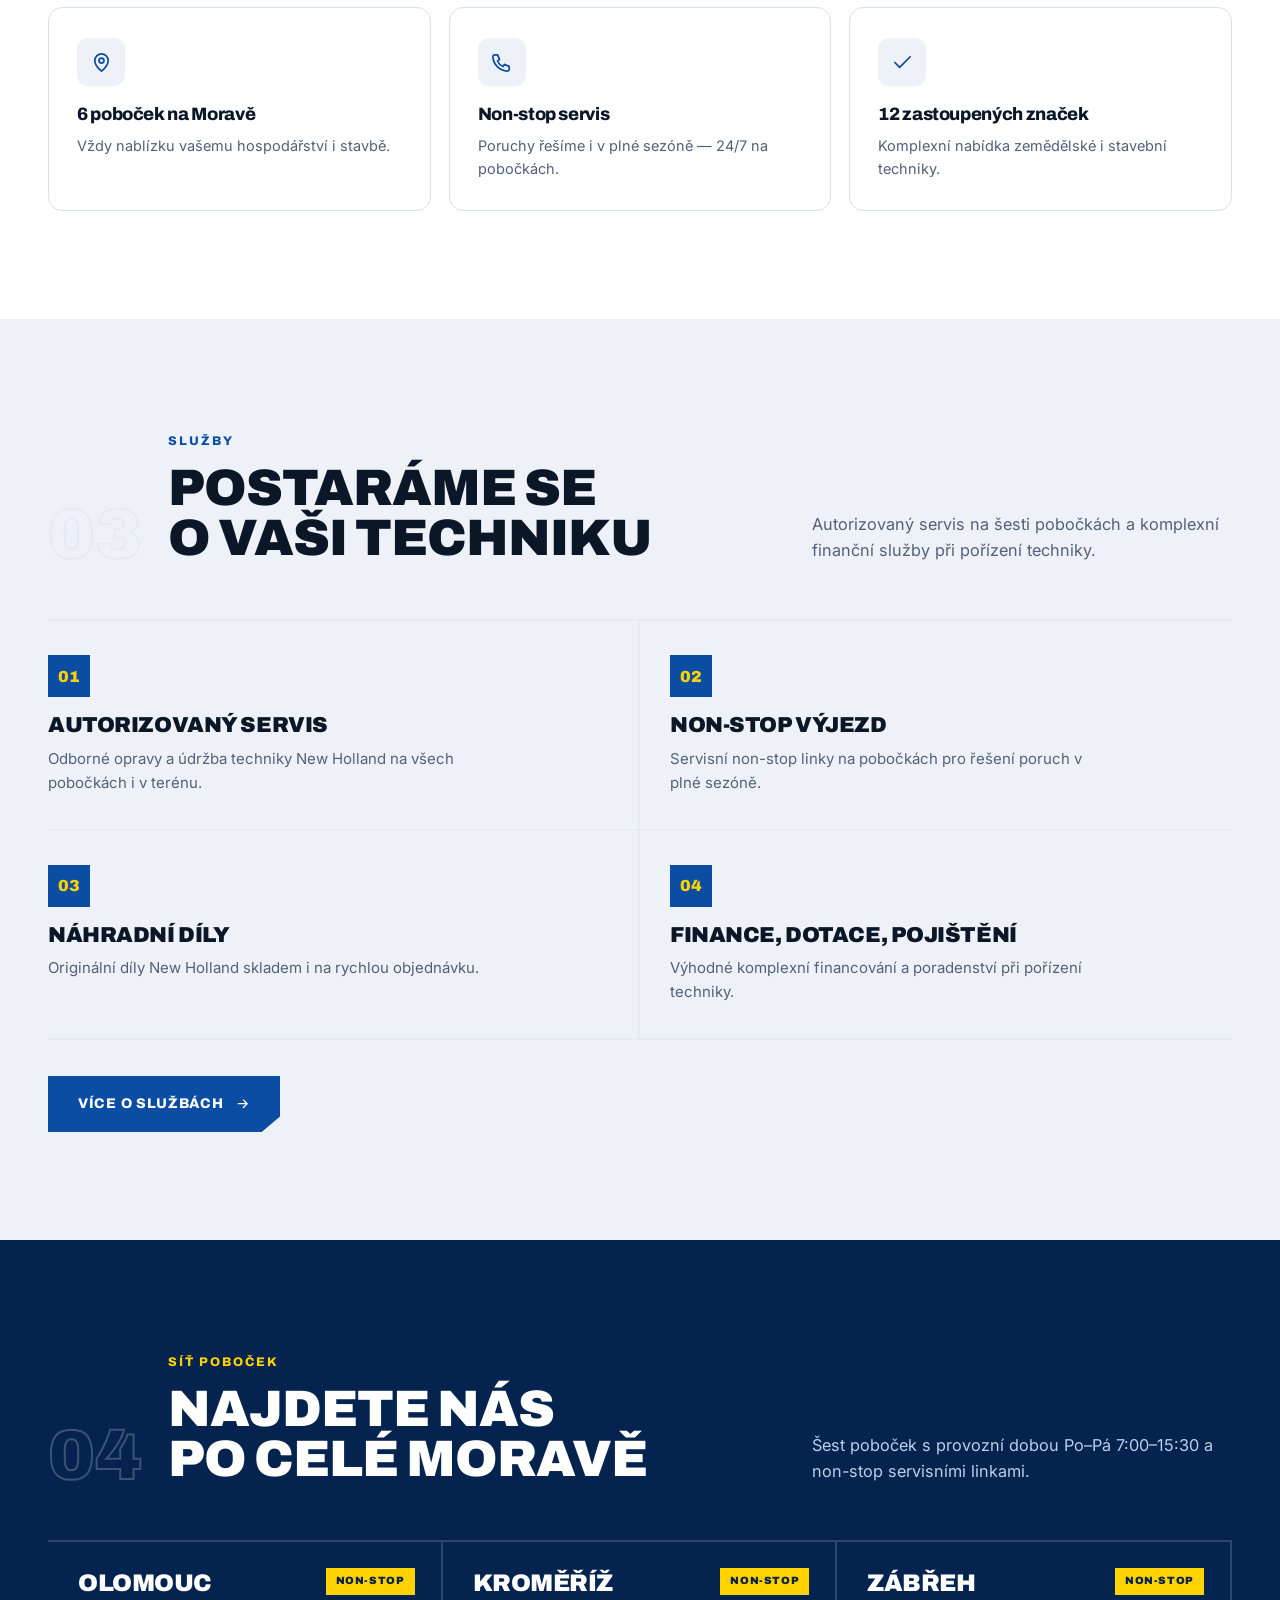
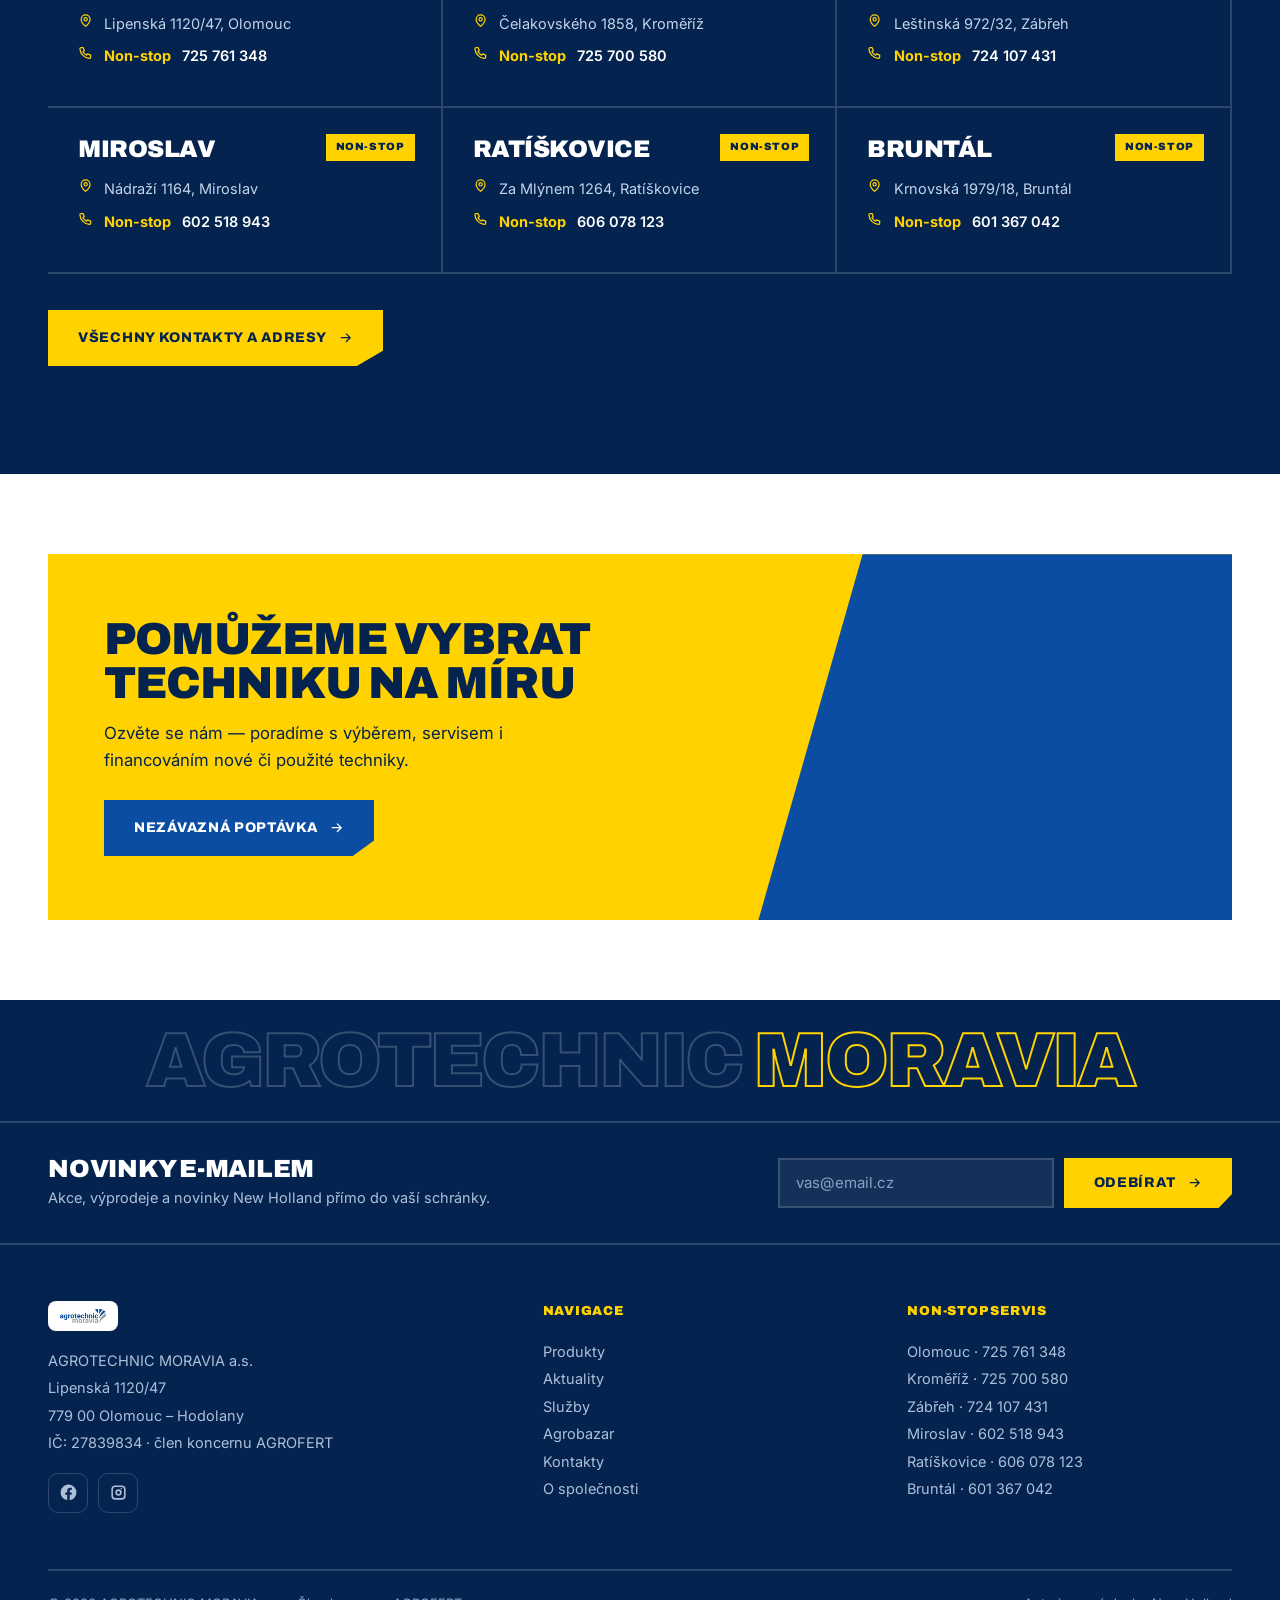
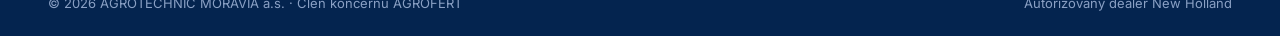
==== commit 7aab4017: "feat(brands): move brand strip directly under hero, drop the label Co-Authored-By: Claude Opus 4.8 <" ====
--- a/index.html
+++ b/index.html
@@ -170,6 +170,11 @@
   </div>
 </section>
 
+<!-- BRANDS MARQUEE -->
+<section class="brands brands--bare" aria-label="Zastoupené značky">
+  <div class="marquee" id="brandMarquee" role="list"></div>
+</section>
+
 <!-- AGRICULTURE -->
 <section class="section" id="agriculture">
   <div class="container">
@@ -200,15 +205,6 @@
 
     <div class="pcards reveal" id="prodCardsConstr"></div>
   </div>
-</section>
-
-<!-- BRANDS MARQUEE -->
-<section class="brands" aria-label="Zastoupené značky">
-  <div class="container brands__lead">
-    <span class="brands__eyebrow">Zastoupené značky</span>
-    <p class="brands__note">Prodáváme a servisujeme techniku ověřených výrobců. Klikněte na značku a přejděte na její web.</p>
-  </div>
-  <div class="marquee" id="brandMarquee" role="list"></div>
 </section>
 
 <!-- TRUST / WHY US -->
